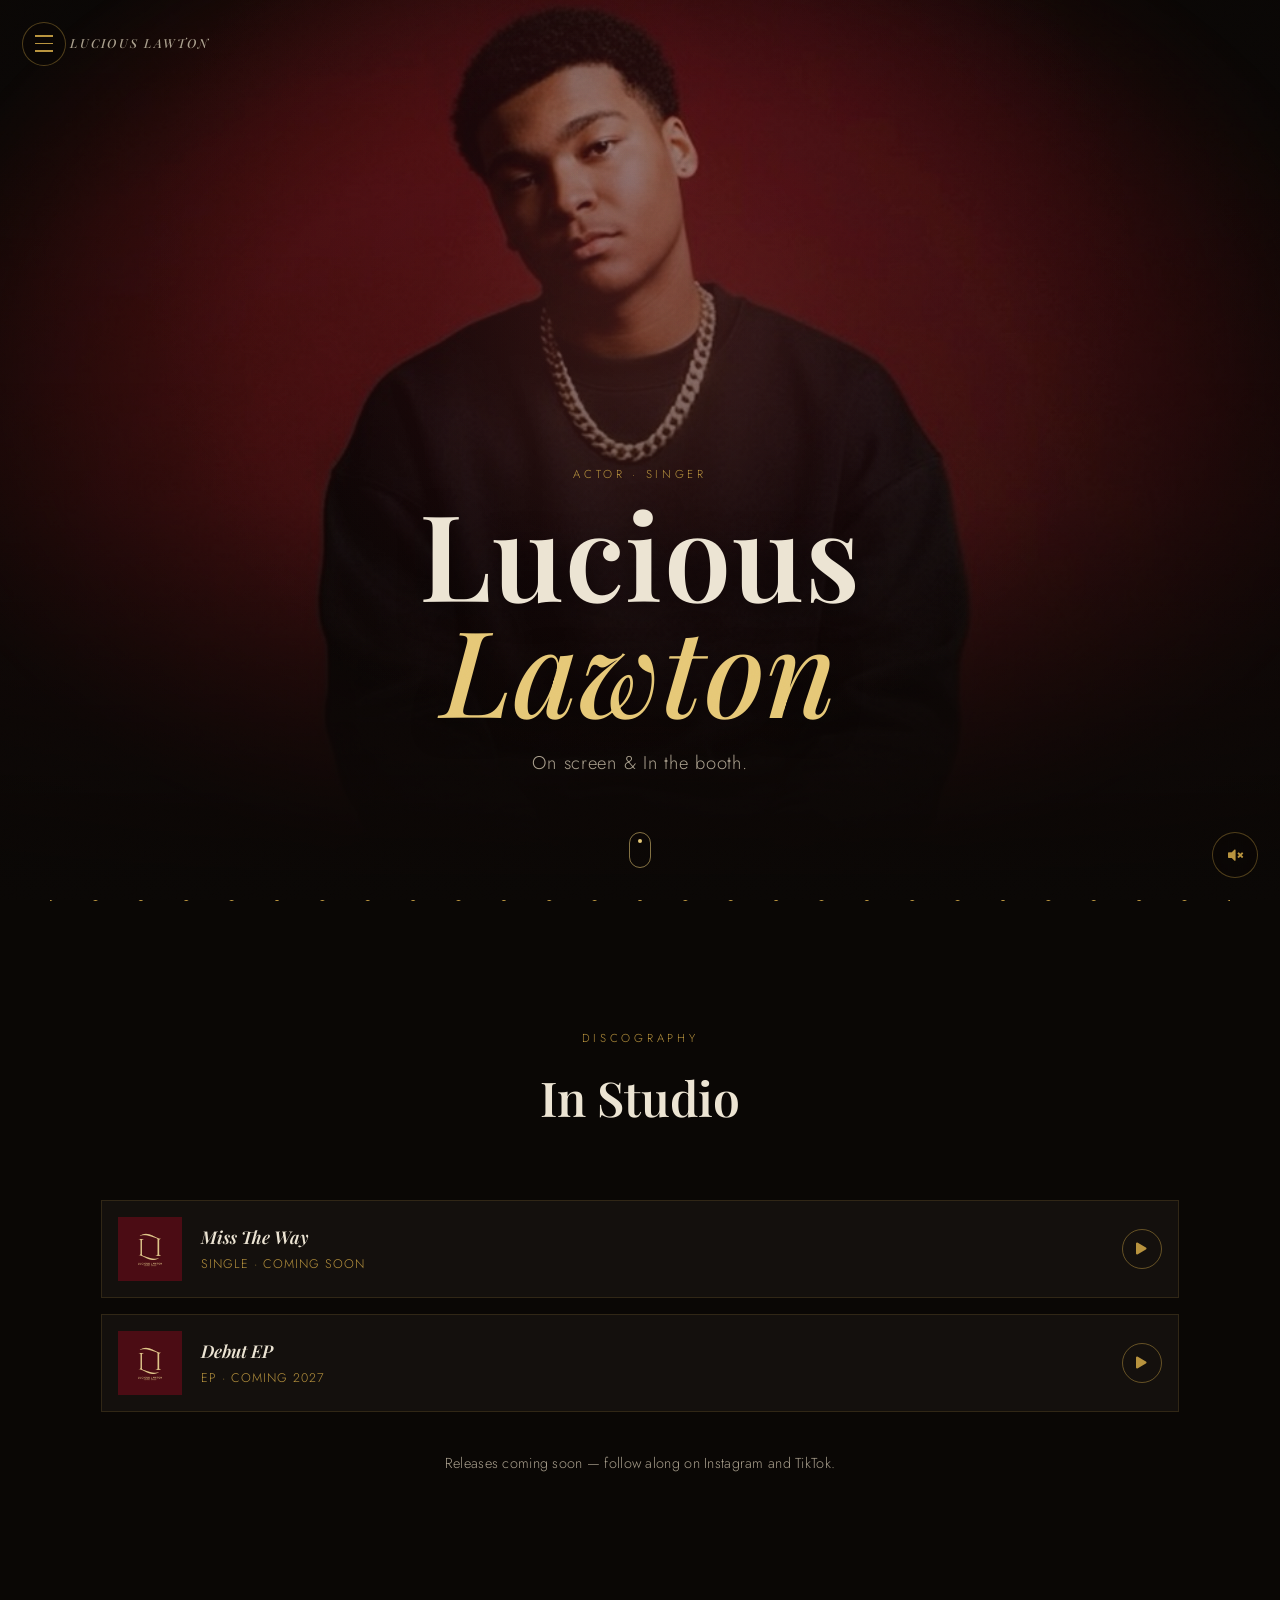
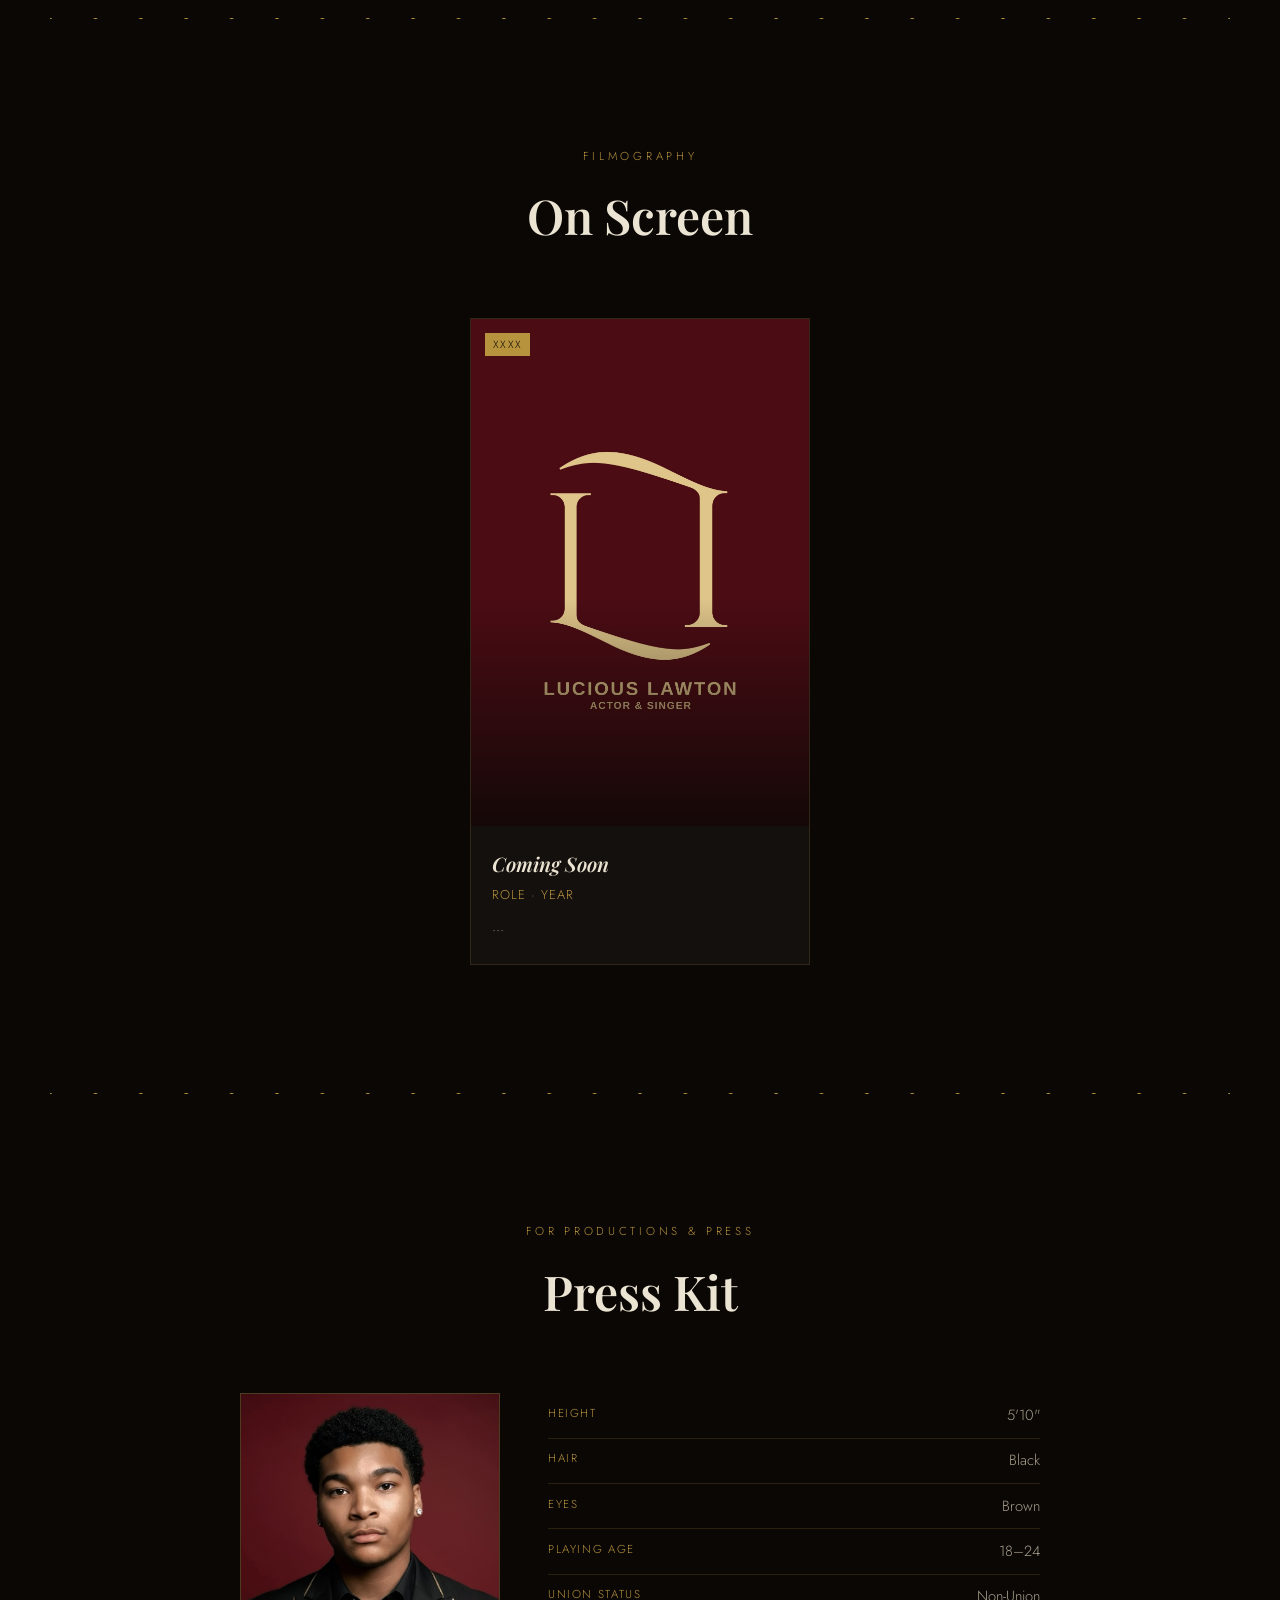
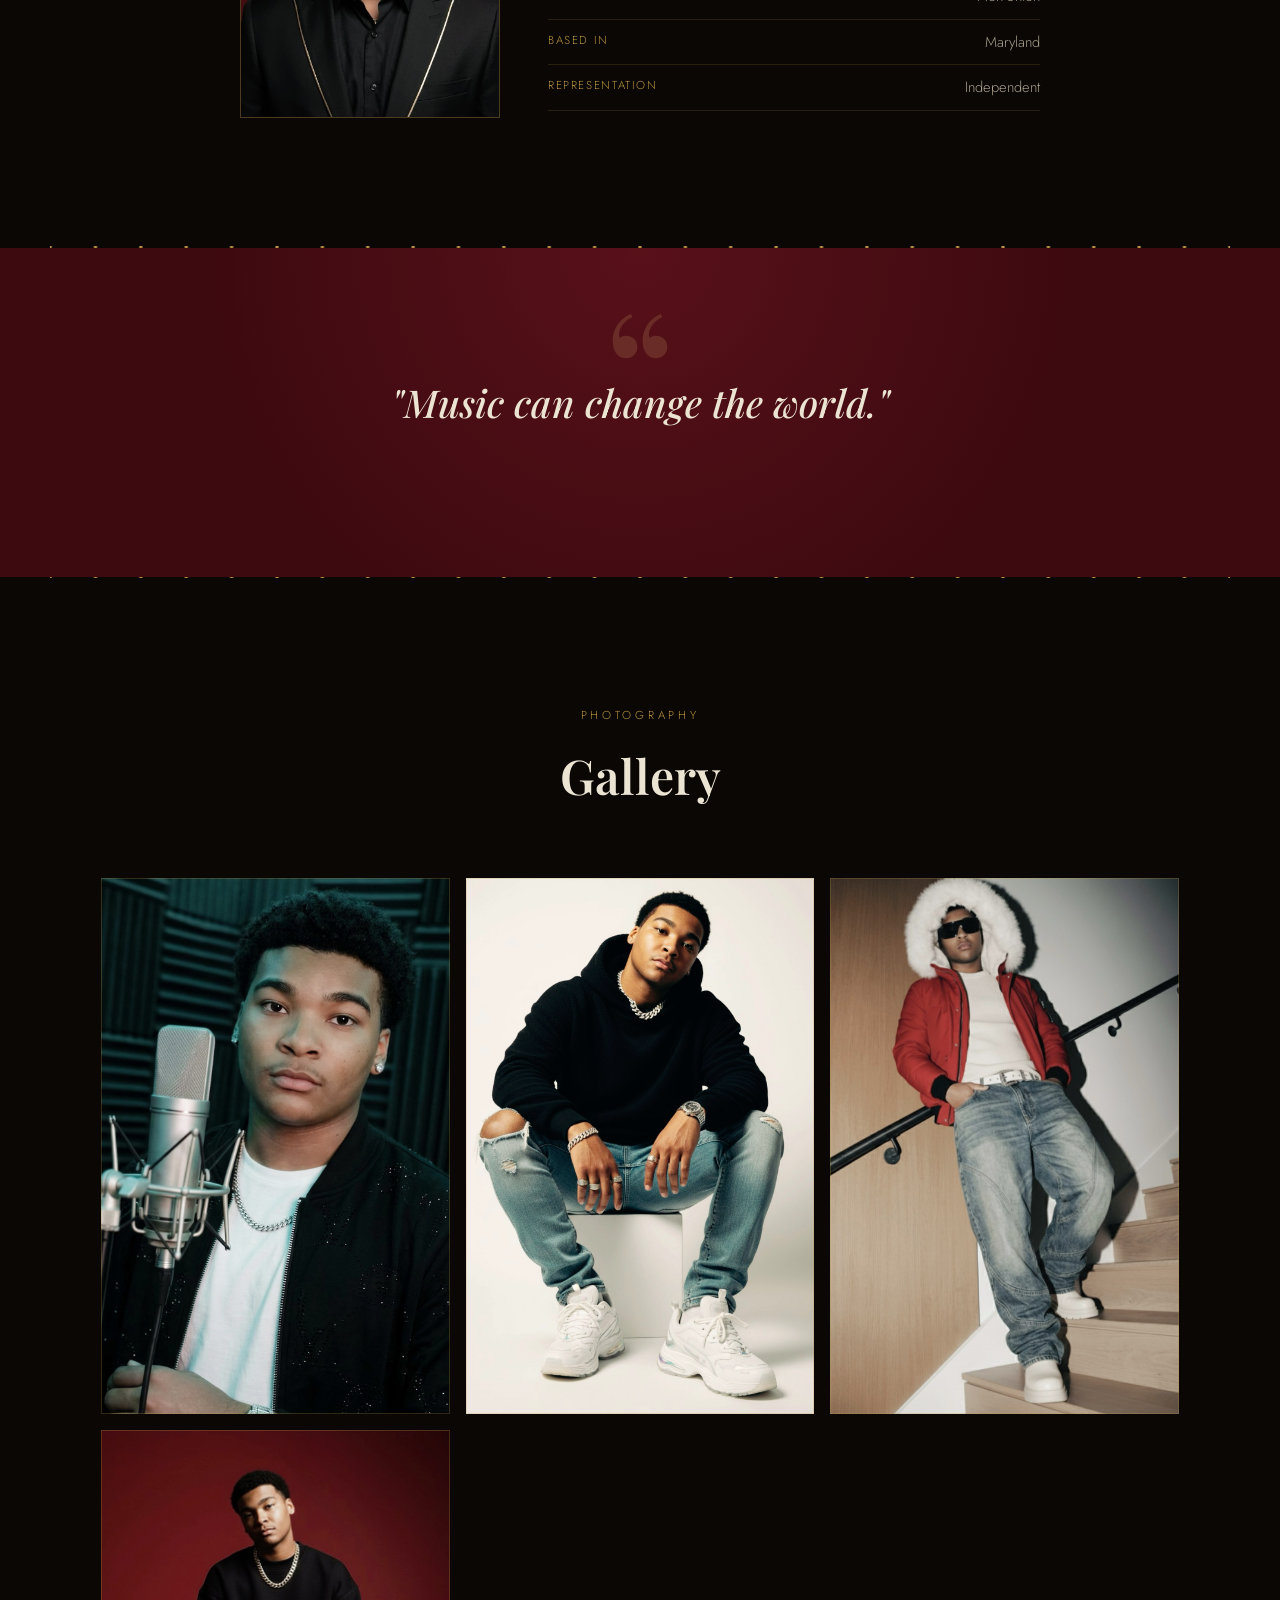
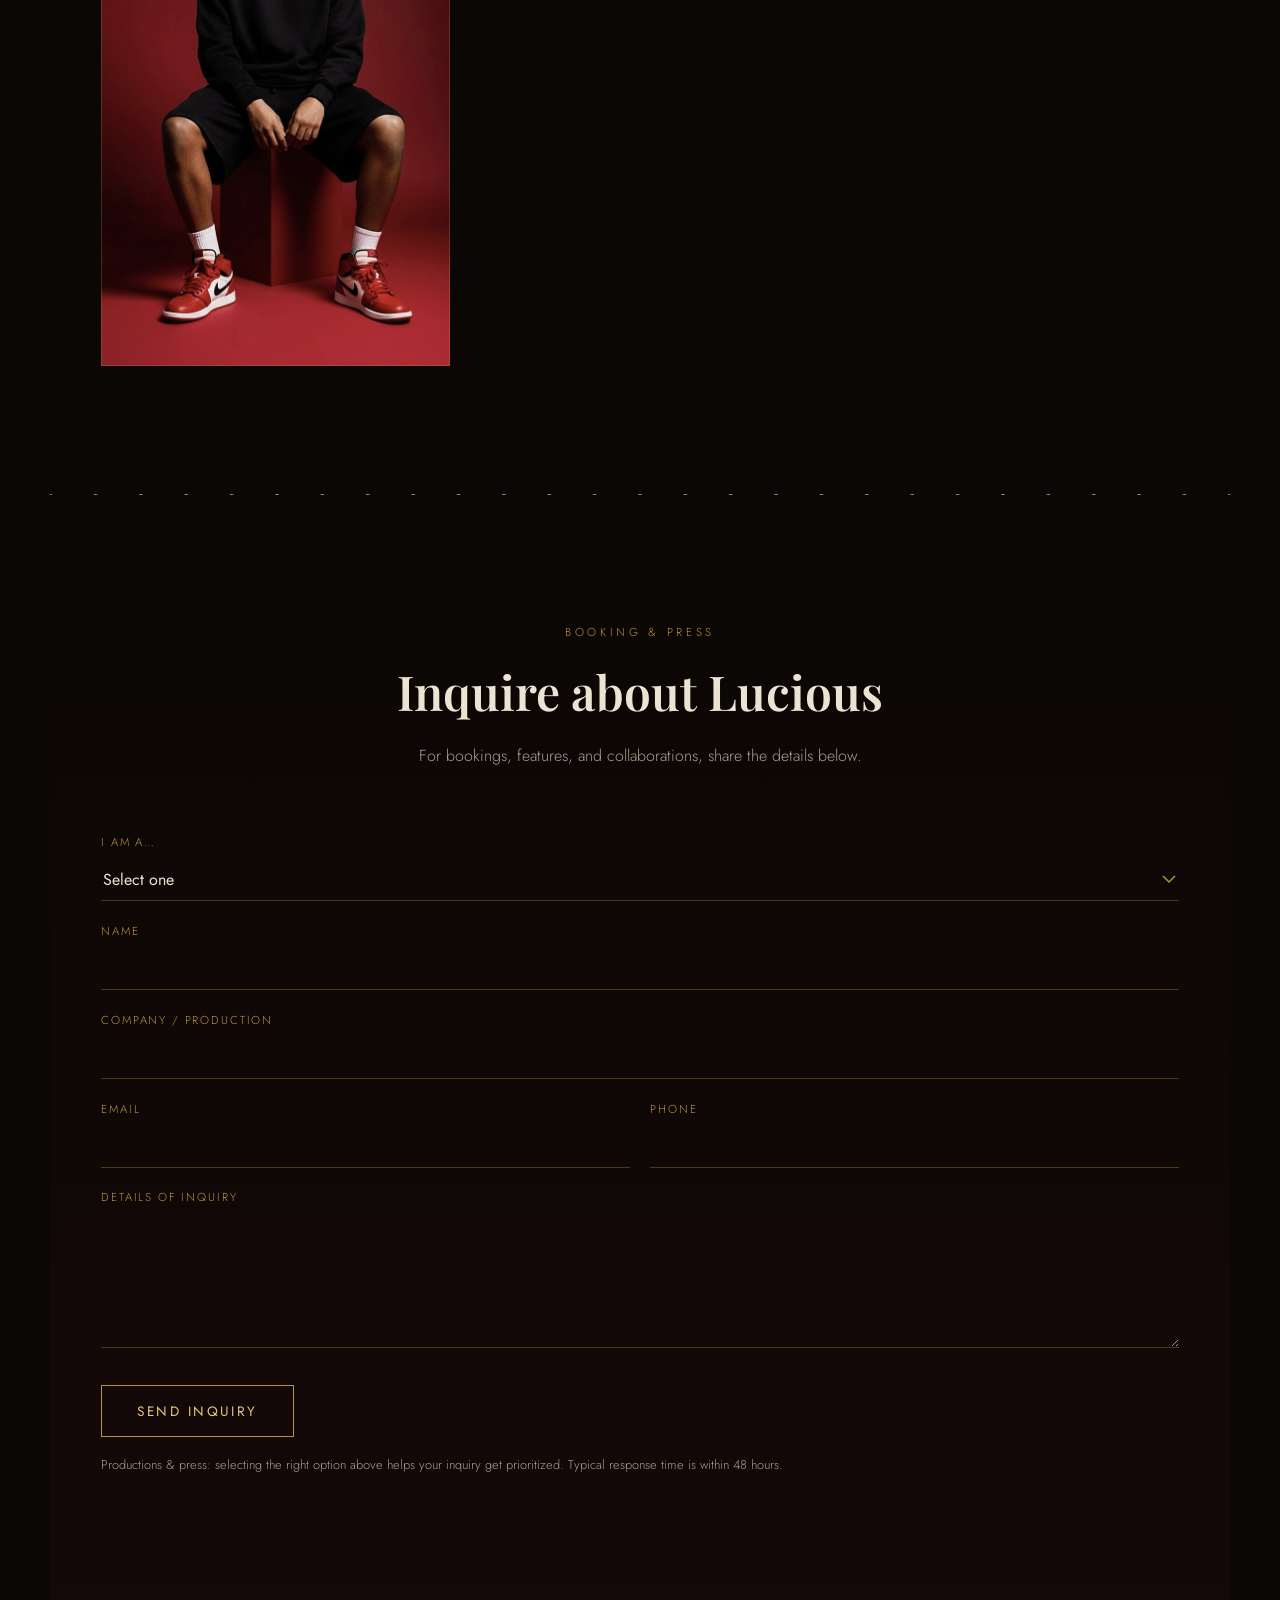
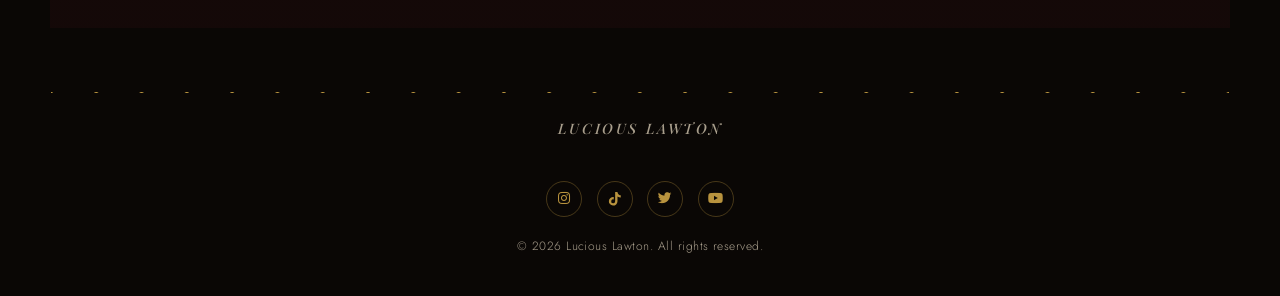
==== index.html @ 11dbf5ea "Update index.html" ====
<!DOCTYPE html>
<html lang="en">
<head>
  <!-- Favicon -->
  <link rel="apple-touch-icon" sizes="180x180" href="favicon/apple-touch-icon.png">
  <link rel="icon" type="image/png" sizes="32x32" href="favicon/favicon-32x32.png">
  <link rel="icon" type="image/png" sizes="16x16" href="favicon/favicon-16x16.png">
  <link rel="mask-icon" href="favicon/safari-pinned-tab.svg" color="#b8933e">
  <link rel="manifest" href="favicon/site.webmanifest">

  <meta charset="UTF-8">
  <meta name="viewport" content="width=device-width, initial-scale=1.0">
  <meta http-equiv="X-UA-Compatible" content="ie=edge">
  <meta name="description" content="Lucious Lawton — actor and singer. Film & television work, music releases, and booking inquiries.">
  <meta name="theme-color" content="#0a0705">

  <!-- Open Graph / social link previews (iMessage, Facebook, etc.) -->
  <meta property="og:type" content="website">
  <meta property="og:title" content="Lucious Lawton">
  <meta property="og:description" content="Actor & singer. Film & television work, music releases, and booking inquiries.">
  <meta property="og:image" content="https://luciouslawton.com/img/og-image.jpg">
  <meta property="og:image:width" content="1200">
  <meta property="og:image:height" content="630">
  <meta property="og:url" content="https://luciouslawton.com">
  <meta property="og:site_name" content="Lucious Lawton">

  <!-- Twitter Card -->
  <meta name="twitter:card" content="summary_large_image">
  <meta name="twitter:title" content="Lucious Lawton">
  <meta name="twitter:description" content="Actor & singer. Film & television work, music releases, and booking inquiries.">
  <meta name="twitter:image" content="https://luciouslawton.com/img/og-image.jpg">

  <link rel="preconnect" href="https://fonts.googleapis.com">
  <link rel="preconnect" href="https://fonts.gstatic.com" crossorigin>
  <link href="https://fonts.googleapis.com/css2?family=Playfair+Display:ital,wght@0,500;0,600;0,700;1,500;1,600&family=Jost:wght@300;400;500;600&display=swap" rel="stylesheet">
  <link rel="stylesheet" href="https://use.fontawesome.com/releases/v5.4.1/css/all.css" integrity="sha384-5sAR7xN1Nv6T6+dT2mhtzEpVJvfS3NScPQTrOxhwjIuvcA67KV2R5Jz6kr4abQsz" crossorigin="anonymous">

  <link rel="stylesheet" href="style.css">
  <title>Lucious Lawton</title>

  <!-- Schema.org structured data for search engine rich results -->
  <script type="application/ld+json">
  {
    "@context": "https://schema.org",
    "@type": "Person",
    "name": "Lucious Lawton",
    "url": "https://luciouslawton.com",
    "image": "https://luciouslawton.com/img/hero.jpg",
    "jobTitle": ["Actor", "Singer"],
    "description": "Lucious Lawton is an actor and singer working in film, television, and music.",
    "sameAs": [
      "https://instagram.com/luciouslawton",
      "https://tiktok.com/@luciouslawton",
      "https://twitter.com/luciouslawton",
      "https://youtube.com/@luciouslawton"
    ]
  }
  </script>
</head>
<body>

  <!-- ============ Curtain intro (parts on load) ============ -->
  <div class="curtain curtain--left" id="curtainLeft" aria-hidden="true"></div>
  <div class="curtain curtain--right" id="curtainRight" aria-hidden="true"></div>

  <!-- ============ Scroll progress bar ============ -->
  <div class="scroll-progress" id="scrollProgress" aria-hidden="true"></div>

  <!-- ============ Custom cursor ============ -->
  <div class="cursor-ring" id="cursorRing" aria-hidden="true"></div>

  <!-- ============ Ambient grain / vignette layer ============ -->
  <div class="grain" aria-hidden="true"></div>

  <!-- ============ Nav toggle (top left) ============ -->
  <button class="nav-toggle" id="navToggle" aria-expanded="false" aria-controls="siteNav" aria-label="Open menu">
    <span class="nav-toggle__bar"></span>
    <span class="nav-toggle__bar"></span>
    <span class="nav-toggle__bar"></span>
  </button>

  <div class="wordmark-mini">LUCIOUS&nbsp;LAWTON</div>

  <!-- ============ Full screen drawer nav ============ -->
  <nav class="site-nav" id="siteNav" aria-hidden="true">
    <img class="site-nav__logo" id="navLogo" src="img/nav-logo.jpg" alt="Lucious Lawton logo">

    <ul class="site-nav__links">
      <li><a href="#home" data-nav-link>Home</a></li>
      <li><a href="#music" data-nav-link>Music</a></li>
      <li><a href="#reel" data-nav-link>Film &amp; Television</a></li>
      <li><a href="#press" data-nav-link>Press Kit</a></li>
      <li><a href="#gallery" data-nav-link>Gallery</a></li>
      <li><a href="#inquire" data-nav-link>Inquire</a></li>
    </ul>

    <div class="bulb-rule" aria-hidden="true"></div>

    <ul class="site-nav__social">
      <li><a href="https://instagram.com/luciouslawton" target="_blank" rel="noopener" aria-label="Lucious Lawton on Instagram"><i class="fab fa-instagram"></i></a></li>
      <!-- Navigation -->
<li>
  <a href="https://tiktok.com/@luciouslawton" target="_blank" rel="noopener" aria-label="Lucious Lawton on TikTok">
    <svg width="1em" height="1em" viewBox="0 0 448 512" fill="currentColor" style="display:inline-block; vertical-align:-0.125em;">
      <path d="M448,209.91a210.06,210.06,0,0,1-122.77-39.25V349.38A162.55,162.55,0,1,1,185,188.31V278.2a74.62,74.62,0,1,0,52.23,71.18V0l88,0a121.18,121.18,0,0,0,1.86,22.17h0A122.18,122.18,0,0,0,381,102.39a121.43,121.43,0,0,0,67,20.14Z"/>
    </svg>
  </a>
</li>
      <li><a href="https://twitter.com/luciouslawton" target="_blank" rel="noopener" aria-label="Lucious Lawton on Twitter"><i class="fab fa-twitter"></i></a></li>
      <li><a href="https://youtube.com/@luciouslawton" target="_blank" rel="noopener" aria-label="Lucious Lawton on YouTube"><i class="fab fa-youtube"></i></a></li>
    </ul>
  </nav>
  <div class="nav-scrim" id="navScrim"></div>

  <!-- ============ HERO ============ -->
  <header class="hero" id="home">
    <div class="hero__ambient" aria-hidden="true"></div>
    <!-- EDIT: replace with your main intro photo at img/hero.jpg (portrait, min 1400px tall looks best) -->
    <div class="hero__image" style="background-image:url('img/hero.jpg');"></div>
    <div class="hero__spotlight" id="spotlight" aria-hidden="true"></div>
    <div class="hero__scrim"></div>

    <div class="hero__content">
      <p class="eyebrow reveal">Actor &middot; Singer</p>
      <h1 class="hero__title">
        <span class="reveal" style="--d:1">Lucious</span>
        <span class="reveal hero__title--em" style="--d:2">Lawton</span>
      </h1>
      <p class="hero__tagline reveal" style="--d:3">On screen & In the booth.</p>
    </div>

    <a href="#reel" class="scroll-cue" aria-label="Scroll to content">
      <span></span>
    </a>
  </header>

  <main>

    <div class="bulb-rule bulb-rule--section" aria-hidden="true"></div>

    <!-- ============ MUSIC ============ -->
    <section class="section" id="music">
      <div class="section__head reveal-up">
        <p class="eyebrow">Discography</p>
        <h2>In Studio</h2>
      </div>

      <!--
        EDIT: once a track/playlist is live, go to the track on Spotify > Share > Embed track,
        copy the <iframe> Spotify gives you, and paste it inside .music-embed below
        (delete this comment and the placeholder note once it's in).
      -->
      <div class="music-embed reveal-up">
        <!--
        <iframe style="border-radius:10px" src="https://open.spotify.com/embed/track/YOUR_TRACK_ID?utm_source=generator&theme=0" width="100%" height="152" frameborder="0" allowfullscreen="" allow="autoplay; clipboard-write; encrypted-media; fullscreen; picture-in-picture" loading="lazy"></iframe>
        -->
      </div>

      <!-- EDIT: duplicate .track-card for each release. Cover art goes in img/music/ -->
      <div class="track-list">
        <a class="track-card reveal-up" href="#" target="_blank" rel="noopener">
          <div class="track-card__art" style="background-image:url('img/music/release-1.jpg');"></div>
          <div class="track-card__info">
            <h3>Miss The Way</h3>
            <p class="track-card__meta">Single &middot; Coming Soon</p>
          </div>
          <span class="track-card__play"><i class="fas fa-play"></i></span>
        </a>

        <a class="track-card reveal-up" href="#" target="_blank" rel="noopener">
          <div class="track-card__art" style="background-image:url('img/music/release-2.jpg');"></div>
          <div class="track-card__info">
            <h3>Debut EP</h3>
            <p class="track-card__meta">EP &middot; Coming 2027</p>
          </div>
          <span class="track-card__play"><i class="fas fa-play"></i></span>
        </a>
      </div>

      <p class="section__note reveal-up">Releases coming soon &mdash; follow along on Instagram and TikTok.</p>
    </section>

    <div class="bulb-rule bulb-rule--section" aria-hidden="true"></div>

    <!-- ============ FILM & TELEVISION ============ -->
    <section class="section" id="reel">
      <div class="section__head reveal-up">
        <p class="eyebrow">Filmography</p>
        <h2>On Screen</h2>
      </div>

      <!--
        EDIT: once a reel is live, paste the YouTube/Vimeo embed code below
        (delete the placeholder comment once it's in). Example for YouTube:
        <div class="reel-video">
          <iframe src="https://www.youtube.com/embed/YOUR_VIDEO_ID" title="Demo Reel"
            frameborder="0" allow="accelerometer; autoplay; clipboard-write; encrypted-media;
            gyroscope; picture-in-picture; web-share" allowfullscreen></iframe>
        </div>
      -->

      <!-- EDIT: duplicate .reel-card for each additional project. Poster art goes in img/reel/ -->
      <div class="reel-grid">
        <article class="reel-card reveal-up">
          <div class="reel-card__poster" style="background-image:url('img/reel/project-1.jpg');">
            <span class="reel-card__tag">XXXX</span>
          </div>
          <div class="reel-card__body">
            <h3>Coming Soon</h3>
            <p class="reel-card__meta">ROLE &middot; YEAR</p>
            <p class="reel-card__desc">...</p>
          </div>
        </article>
      </div>
    </section>

    <div class="bulb-rule bulb-rule--section" aria-hidden="true"></div>

    <!-- ============ PRESS KIT ============ -->
    <section class="section" id="press">
      <div class="section__head reveal-up">
        <p class="eyebrow">For Productions &amp; Press</p>
        <h2>Press Kit</h2>
       <!-- <p class="section__lede">Headshot, stats, credits, and contact — everything a casting office or outlet needs in one place.</p> -->
      </div>

      <div class="press-grid reveal-up">
        <!-- EDIT: replace with a clean, plain-background professional headshot at img/headshot.jpg -->
        <div class="press-photo">
          <img src="img/headshot.jpg" alt="Lucious Lawton — professional headshot">
        </div>

        <dl class="stat-list">
          <div class="stat-list__row"><dt>Height</dt><dd>5'10"</dd></div>
          <div class="stat-list__row"><dt>Hair</dt><dd>Black</dd></div>
          <div class="stat-list__row"><dt>Eyes</dt><dd>Brown</dd></div>
          <div class="stat-list__row"><dt>Playing Age</dt><dd>18&ndash;24</dd></div>
          <div class="stat-list__row"><dt>Union Status</dt><dd>Non-Union</dd></div>
          <div class="stat-list__row"><dt>Based In</dt><dd>Maryland</dd></div>
          <div class="stat-list__row"><dt>Representation</dt><dd>Independent</dd></div>
        </dl>
      </div>
<!--
      <p class="section__note reveal-up">
        Open to self-tape submissions for auditions. Booking and press inquiries typically get a response within 48 hours.
      </p>

      <div class="btn-row reveal-up">
        <a class="btn-gold" href="Lucious-Lawton-Press-Kit.pdf" download><span>Download Press Kit (PDF)</span></a>
        <a class="btn-gold btn-gold--outline" href="Lucious-Lawton-Resume.pdf" download><span>Download Resume (PDF)</span></a>
      </div>

      <div class="credits-wrap reveal-up">
        <p class="eyebrow" style="text-align:center; margin-top: 3rem;">Selected Credits</p> -->
        <!-- EDIT: duplicate <tr> rows for each credit; delete placeholder rows once populated -->
   <!--     <table class="credits-table">
          <thead>
            <tr><th>Production</th><th>Role</th><th>Type</th><th>Year</th></tr>
          </thead>
          <tbody>
            <tr><td>EDIT: Title</td><td>EDIT: Role</td><td>Feature Film</td><td>20XX</td></tr>
            <tr><td>EDIT: Title</td><td>EDIT: Role</td><td>Short Film</td><td>20XX</td></tr>
            <tr><td>EDIT: Title</td><td>EDIT: Role</td><td>Television</td><td>20XX</td></tr>
          </tbody>
        </table>
      </div>
    -->
    </section>
    <div class="bulb-rule bulb-rule--section" aria-hidden="true"></div>

    <!-- ============ TESTIMONIALS ============ -->
    <!--<section class="section" id="testimonials">
      <div class="section__head reveal-up">
        <p class="eyebrow">What Collaborators Say</p>
        <h2>On Working With Lucious</h2>
      </div>
    -->
      <!-- EDIT: duplicate .testimonial-card for each quote; swap in real quotes and credits once available -->
    <!--  <div class="testimonial-grid">
        <blockquote class="testimonial-card reveal-up">
          <p>&ldquo;EDIT: a short quote from a director, producer, or collaborator about working with Lucious.&rdquo;</p>
          <cite>&mdash; EDIT: Name, Title / Production</cite>
        </blockquote>
        <blockquote class="testimonial-card reveal-up">
          <p>&ldquo;EDIT: a second quote — keep each to 1&ndash;2 sentences so they read fast.&rdquo;</p>
          <cite>&mdash; EDIT: Name, Title / Production</cite>
        </blockquote>
      </div>
    </section>
  -->
    <div class="bulb-rule bulb-rule--section" aria-hidden="true"></div>

    <!-- ============ QUOTE ============ -->
    <section class="quote-panel">
      <div class="quote-panel__mark" aria-hidden="true">&ldquo;</div>
      <!-- EDIT: swap in your favorite quote and its attribution -->
      <blockquote class="reveal-up">
        <p>"Music can change the world."</p>
        <!-- <cite>&mdash; Ludwig van Beethoven</cite> -->
      </blockquote>
    </section>

    <div class="bulb-rule bulb-rule--section" aria-hidden="true"></div>

    <!-- ============ GALLERY ============ -->
    <section class="section" id="gallery">
      <div class="section__head reveal-up">
        <p class="eyebrow">Photography</p>
        <h2>Gallery</h2>
      </div>

      <!-- EDIT: drop photos into img/gallery/ and update the filenames below (add or remove figures freely) -->
      <div class="gallery-grid">
        <figure class="gallery-item reveal-up"><img src="img/gallery/02.jpg" alt="" loading="lazy"></figure>
        <figure class="gallery-item reveal-up"><img src="img/gallery/04.jpg" alt="" loading="lazy"></figure>
        <figure class="gallery-item reveal-up"><img src="img/gallery/03.jpg" alt="" loading="lazy"></figure>
        <figure class="gallery-item reveal-up"><img src="img/gallery/06.jpg" alt="" loading="lazy"></figure>
      </div>
    </section>

    <div class="bulb-rule bulb-rule--section" aria-hidden="true"></div>

    <!-- ============ SOCIAL FEED ============ -->
<!--   <section class="section" id="feed">
      <div class="section__head reveal-up">
        <p class="eyebrow">Follow Along</p>
        <h2>Latest on TikTok</h2>
      </div>

      <div class="feed-embed reveal-up">
        <blockquote class="tiktok-embed" cite="https://www.tiktok.com/@luciouslawton" data-unique-id="luciouslawton" data-embed-type="creator" style="max-width: 780px;min-width: 288px;">
          <section><a target="_blank" rel="noopener" href="https://www.tiktok.com/@luciouslawton">@luciouslawton on TikTok</a></section>
        </blockquote>
      </div>
    -->
      <!--
        EDIT (optional): to also show a live Instagram grid, sign up free at lightwidget.com,
        connect the @luciouslawton Instagram account, then paste the <iframe> it gives you
        inside a div.feed-embed right here.
      -->
<!--    </section>

    <div class="bulb-rule bulb-rule--section" aria-hidden="true"></div>
  -->
    <!-- ============ INQUIRE ============ -->
    <section class="section section--inquire" id="inquire">
      <div class="section__head reveal-up">
        <p class="eyebrow">Booking &amp; Press</p>
        <h2>Inquire about Lucious</h2>
        <p class="section__lede">For bookings, features, and collaborations, share the details below.</p>
      </div>

      <!--
        EDIT: this form opens the visitor's email client addressed to LuciousLawton@gmail.com
        with their details pre-filled, so no backend or account is required.

        For a form that submits silently (no email client popup), create a free
        endpoint at https://formspree.io using LuciousLawton@gmail.com, then:
          1. Change the <form> action below to your Formspree endpoint
          2. Change the method to "POST"
          3. Delete the id="inquireForm" JS mailto handler in script.js
      -->
      <form action="https://formspree.io/f/mzepwldw" method="POST" id="inquireForm">
        <div class="field">
          <label for="inquiryType">I am a&hellip;</label>
          <select id="inquiryType" name="inquiryType" required>
            <option value="" disabled selected>Select one</option>
            <option value="Production / Casting">Production / Casting</option>
            <option value="Brand / Sponsorship">Brand / Sponsorship</option>
            <option value="Press / Media">Press / Media</option>
            <option value="Fan / Supporter">Fan / Supporter</option>
            <option value="Other">Other</option>
          </select>
        </div>
        <div class="field">
          <label for="name">Name</label>
          <input type="text" id="name" name="name" required>
        </div>
        <div class="field">
          <label for="company">Company / Production</label>
          <input type="text" id="company" name="company">
        </div>
        <div class="field-row">
          <div class="field">
            <label for="email">Email</label>
            <input type="email" id="email" name="email" required>
          </div>
          <div class="field">
            <label for="phone">Phone</label>
            <input type="tel" id="phone" name="phone">
          </div>
        </div>
        <div class="field">
          <label for="details">Details of inquiry</label>
          <textarea id="details" name="details" rows="5" required></textarea>
        </div>
        <button type="submit" class="btn-gold">
          <span>Send Inquiry</span>
        </button>
        <p class="form-note">Productions &amp; press: selecting the right option above helps your inquiry get prioritized. Typical response time is within 48 hours.</p>
        <p class="form-status" id="formStatus" role="status" aria-live="polite"></p>
      </form>
    </section>

  </main>

  <footer class="site-footer">
    <div class="bulb-rule" aria-hidden="true"></div>
    <p class="wordmark-mini wordmark-mini--footer">LUCIOUS LAWTON</p>
    <ul class="footer-social">
      <li><a href="https://instagram.com/luciouslawton" target="_blank" rel="noopener" aria-label="Instagram"><i class="fab fa-instagram"></i></a></li>
      <!-- Footer -->
<li>
  <a href="https://tiktok.com/@luciouslawton" target="_blank" rel="noopener" aria-label="TikTok">
    <svg width="1em" height="1em" viewBox="0 0 448 512" fill="currentColor" style="display:inline-block; vertical-align:-0.125em;">
      <path d="M448,209.91a210.06,210.06,0,0,1-122.77-39.25V349.38A162.55,162.55,0,1,1,185,188.31V278.2a74.62,74.62,0,1,0,52.23,71.18V0l88,0a121.18,121.18,0,0,0,1.86,22.17h0A122.18,122.18,0,0,0,381,102.39a121.43,121.43,0,0,0,67,20.14Z"/>
    </svg>
  </a>
      </li>
      <li><a href="https://twitter.com/luciouslawton" target="_blank" rel="noopener" aria-label="Twitter"><i class="fab fa-twitter"></i></a></li>
      <li><a href="https://youtube.com/@luciouslawton" target="_blank" rel="noopener" aria-label="YouTube"><i class="fab fa-youtube"></i></a></li>
    </ul>
    <p class="footer-copy">&copy; <span id="year"></span> Lucious Lawton. All rights reserved.</p>
  </footer>

  <!-- ============ Gallery lightbox ============ -->
  <div class="lightbox" id="lightbox" aria-hidden="true">
    <button class="lightbox__close" id="lightboxClose" aria-label="Close">&times;</button>
    <button class="lightbox__nav lightbox__nav--prev" id="lightboxPrev" aria-label="Previous photo"><i class="fas fa-chevron-left"></i></button>
    <img class="lightbox__img" id="lightboxImg" src="" alt="">
    <button class="lightbox__nav lightbox__nav--next" id="lightboxNext" aria-label="Next photo"><i class="fas fa-chevron-right"></i></button>
  </div>

  <!-- ============ Ambient sound toggle ============ -->
  <!-- EDIT: drop an instrumental mp3 at audio/ambient.mp3 to activate this -->
  <button class="sound-toggle" id="soundToggle" aria-pressed="false" aria-label="Toggle ambient sound">
    <i class="fas fa-volume-mute" id="soundIcon"></i>
  </button>
  <audio id="ambientAudio" src="audio/ambient.mp3" loop preload="none"></audio>

  <script src="script.js"></script>
  <script async src="https://www.tiktok.com/embed.js"></script>
</body>
</html>
---- style.css ----
/* =========================================================
   LUCIOUS LAWTON — design tokens
   ========================================================= */
:root{
  --void:        #0a0705;
  --charcoal:    #14100d;
  --charcoal-2:  #1c1613;
  --velvet:      #3d0a10;
  --crimson:     #8c1c2b;
  --crimson-2:   #b8232f;
  --gold:        #b8933e;
  --gold-bright: #e6c877;
  --ivory:       #ece4d3;
  --ivory-dim:   #a99f8d;

  --font-display: 'Playfair Display', 'Times New Roman', serif;
  --font-body:    'Jost', 'Helvetica Neue', Arial, sans-serif;

  --gutter: clamp(1.25rem, 4vw, 3.5rem);
  --section-space: clamp(4rem, 10vw, 8rem);
  --radius: 2px;

  --ease: cubic-bezier(.22,1,.36,1);
}

*, *::before, *::after{ box-sizing: border-box; }

html{
  scroll-behavior: smooth;
}

@media (prefers-reduced-motion: reduce){
  html{ scroll-behavior: auto; }
  *, *::before, *::after{
    animation-duration: 0.001ms !important;
    animation-iteration-count: 1 !important;
    transition-duration: 0.001ms !important;
    scroll-behavior: auto !important;
  }
}

body{
  margin: 0;
  background: var(--void);
  color: var(--ivory);
  font-family: var(--font-body);
  font-weight: 300;
  line-height: 1.6;
  -webkit-font-smoothing: antialiased;
  overflow-x: hidden;
}

img{ max-width: 100%; display: block; }

a{ color: inherit; text-decoration: none; }

h1, h2, h3, h4{
  font-family: var(--font-display);
  font-weight: 600;
  color: var(--ivory);
  margin: 0;
}

::selection{
  background: var(--crimson);
  color: var(--ivory);
}

/* subtle film-grain / vignette overlay across the whole page */
.grain{
  position: fixed;
  inset: 0;
  pointer-events: none;
  z-index: 500;
  opacity: .05;
  mix-blend-mode: overlay;
  background-image: url("data:image/svg+xml,%3Csvg xmlns='http://www.w3.org/2000/svg' width='120' height='120'%3E%3Cfilter id='n'%3E%3CfeTurbulence type='fractalNoise' baseFrequency='0.9' numOctaves='2' stitchTiles='stitch'/%3E%3C/filter%3E%3Crect width='100%25' height='100%25' filter='url(%23n)'/%3E%3C/svg%3E");
}

/* =========================================================
   Custom cursor (gold ring, desktop only)
   ========================================================= */
.cursor-ring{
  position: fixed;
  top: 0; left: 0;
  width: 26px; height: 26px;
  margin: -13px 0 0 -13px;
  border: 1px solid var(--gold-bright);
  border-radius: 50%;
  pointer-events: none;
  z-index: 9999;
  opacity: 0;
  mix-blend-mode: difference;
  transition: opacity .3s ease, width .25s var(--ease), height .25s var(--ease),
              margin .25s var(--ease), background .25s var(--ease),
              left .12s ease-out, top .12s ease-out;
}
.cursor-ring.is-active{ opacity: 1; }
.cursor-ring.is-hover{
  width: 46px; height: 46px;
  margin: -23px 0 0 -23px;
  background: rgba(230,200,119,.14);
}
.cursor-ring.is-click{
  width: 18px; height: 18px;
  margin: -9px 0 0 -9px;
  background: var(--gold-bright);
}
@media (hover: hover) and (pointer: fine){
  body.has-custom-cursor,
  body.has-custom-cursor a,
  body.has-custom-cursor button,
  body.has-custom-cursor .gallery-item,
  body.has-custom-cursor .reel-card,
  body.has-custom-cursor .track-card{
    cursor: none;
  }
}
@media (hover: none), (pointer: coarse), (prefers-reduced-motion: reduce){
  .cursor-ring{ display: none; }
}

/* =========================================================
   Scroll progress bar
   ========================================================= */
.scroll-progress{
  position: fixed;
  top: 0; left: 0;
  height: 3px;
  width: 0%;
  background: linear-gradient(90deg, var(--gold), var(--gold-bright));
  box-shadow: 0 0 10px rgba(230,200,119,.5);
  z-index: 600;
  pointer-events: none;
}

/* =========================================================
   Curtain intro — parts on load like a theater curtain
   ========================================================= */
.curtain{
  position: fixed;
  top: 0; bottom: 0;
  width: 51%;
  z-index: 9000;
  background:
    repeating-linear-gradient(90deg, var(--velvet) 0 16px, var(--crimson) 16px 32px),
    linear-gradient(180deg, var(--crimson-2), var(--velvet) 70%);
  background-blend-mode: multiply, normal;
  box-shadow: inset 0 0 90px rgba(0,0,0,.65);
  transition: transform 1.15s var(--ease);
}
.curtain--left{ left: 0; }
.curtain--right{ right: 0; }
.curtain--left.is-open{ transform: translateX(-102%); }
.curtain--right.is-open{ transform: translateX(102%); }
.curtain.is-hidden{ display: none; }
body.curtain-lock{ overflow: hidden; }
@media (prefers-reduced-motion: reduce){
  .curtain{ display: none; }
}

/* =========================================================
   Eyebrow / small labels
   ========================================================= */
.eyebrow{
  font-family: var(--font-body);
  font-size: .72rem;
  letter-spacing: .32em;
  text-transform: uppercase;
  color: var(--gold);
  margin: 0 0 .75rem;
}

/* =========================================================
   Top-left wordmark + nav toggle
   ========================================================= */
.wordmark-mini{
  position: fixed;
  top: 1.35rem;
  left: 4.4rem;
  height: 44px;
  z-index: 300;
  display: flex;
  align-items: center;
  font-family: var(--font-display);
  font-style: italic;
  font-weight: 500;
  font-size: .78rem;
  line-height: 1;
  letter-spacing: .18em;
  color: var(--ivory-dim);
  pointer-events: none;
}

.nav-toggle{
  position: fixed;
  top: 1.35rem;
  left: 1.35rem;
  z-index: 400;
  width: 44px;
  height: 44px;
  display: flex;
  flex-direction: column;
  align-items: center;
  justify-content: center;
  gap: 6px;
  background: rgba(10,7,5,.55);
  border: 1px solid rgba(184,147,62,.4);
  border-radius: 50%;
  cursor: pointer;
  backdrop-filter: blur(6px);
  transition: border-color .3s var(--ease), background .3s var(--ease);
}
.nav-toggle:hover{ border-color: var(--gold-bright); }

.nav-toggle__bar{
  width: 18px;
  height: 1.5px;
  background: var(--gold);
  transition: transform .35s var(--ease), opacity .25s var(--ease), width .3s var(--ease);
}
.nav-toggle[aria-expanded="true"] .nav-toggle__bar:nth-child(1){
  transform: translateY(7.5px) rotate(45deg);
}
.nav-toggle[aria-expanded="true"] .nav-toggle__bar:nth-child(2){
  opacity: 0;
}
.nav-toggle[aria-expanded="true"] .nav-toggle__bar:nth-child(3){
  transform: translateY(-7.5px) rotate(-45deg);
}

/* =========================================================
   Drawer nav
   ========================================================= */
.site-nav{
  position: fixed;
  inset: 0 auto 0 0;
  width: min(420px, 100%);
  height: 100dvh;
  background: linear-gradient(180deg, var(--charcoal) 0%, var(--void) 100%);
  border-right: 1px solid rgba(184,147,62,.25);
  z-index: 350;
  display: flex;
  flex-direction: column;
  justify-content: center;
  padding: 6rem clamp(2rem, 6vw, 4rem);
  transform: translateX(-105%);
  transition: transform .55s var(--ease);
}
.site-nav.is-open{ transform: translateX(0); }

.site-nav__logo{
  position: absolute;
  top: 2.1rem;
  left: 50%;
  transform: translateX(-50%);
  width: 84px;
  height: 84px;
  border-radius: 50%;
  object-fit: cover;
  box-shadow: 0 0 0 1px rgba(184,147,62,.4);
}

.nav-scrim{
  position: fixed;
  inset: 0;
  z-index: 340;
  background: rgba(0,0,0,.55);
  backdrop-filter: blur(2px);
  opacity: 0;
  pointer-events: none;
  transition: opacity .45s var(--ease);
}
.nav-scrim.is-open{ opacity: 1; pointer-events: auto; }

.site-nav__links{
  list-style: none;
  margin: 0 0 2.5rem;
  padding: 0;
}
.site-nav__links li + li{ margin-top: .35rem; }
.site-nav__links a{
  font-family: var(--font-display);
  font-style: italic;
  font-size: clamp(1.6rem, 5vw, 2.3rem);
  font-weight: 500;
  color: var(--ivory-dim);
  display: inline-block;
  position: relative;
  transition: color .3s var(--ease), transform .3s var(--ease);
}
.site-nav__links a::after{
  content: '';
  position: absolute;
  left: 0; right: 100%;
  bottom: -2px;
  height: 1px;
  background: var(--gold);
  transition: right .35s var(--ease);
}
.site-nav__links a:hover{ color: var(--gold-bright); transform: translateX(6px); }
.site-nav__links a:hover::after{ right: 0; }

.site-nav__social{
  list-style: none;
  display: flex;
  gap: 1rem;
  margin: 2rem 0 0;
  padding: 0;
}
.site-nav__social a{
  width: 40px;
  height: 40px;
  border: 1px solid rgba(184,147,62,.5);
  border-radius: 50%;
  display: flex;
  align-items: center;
  justify-content: center;
  color: var(--gold);
  transition: all .3s var(--ease);
}
.site-nav__social a:hover{
  background: var(--gold);
  color: var(--void);
  box-shadow: 0 0 18px rgba(230,200,119,.55);
}

/* =========================================================
   Marquee "bulb" rule — signature motif
   ========================================================= */
.bulb-rule{
  --n: 26;
  height: 1px;
  background: repeating-linear-gradient(
    to right,
    rgba(184,147,62,.35) 0 1px,
    transparent 1px 100%
  );
  position: relative;
  margin: 0;
}
.bulb-rule::before{
  content: '';
  position: absolute;
  inset: 0;
  background-image: radial-gradient(circle, var(--gold) 1.4px, transparent 1.6px);
  background-size: calc(100% / var(--n)) 100%;
  background-position: center;
  background-repeat: repeat-x;
  animation: bulb-twinkle 4.5s ease-in-out infinite;
}
.bulb-rule--section{
  max-width: 1180px;
  margin: 0 auto;
}
@keyframes bulb-twinkle{
  0%, 100%{ opacity: .55; filter: drop-shadow(0 0 0 rgba(230,200,119,0)); }
  50%{ opacity: 1; filter: drop-shadow(0 0 4px rgba(230,200,119,.8)); }
}

/* =========================================================
   Hero
   ========================================================= */
.hero{
  position: relative;
  height: 100dvh;
  min-height: 560px;
  display: flex;
  align-items: flex-end;
  justify-content: center;
  overflow: hidden;
}
.hero__ambient{
  position: absolute;
  inset: -10%;
  background:
    radial-gradient(ellipse 60% 55% at 50% 38%, rgba(140,28,43,.55), transparent 68%),
    radial-gradient(ellipse 80% 70% at 50% 60%, var(--velvet), var(--void) 75%);
}
.hero__image{
  position: absolute;
  inset: 0;
  background-color: var(--charcoal);
  background-size: cover;
  background-position: center 20%;
  transform: scale(1.08);
  animation: hero-settle 2.4s var(--ease) forwards;
  -webkit-mask-image: radial-gradient(ellipse 62% 62% at 50% 42%, black 45%, transparent 88%);
  mask-image: radial-gradient(ellipse 62% 62% at 50% 42%, black 45%, transparent 88%);
}
@keyframes hero-settle{
  from{ transform: scale(1.14); filter: saturate(.7) brightness(.7); }
  to{ transform: scale(1.08); filter: saturate(1) brightness(1); }
}
.hero__scrim{
  position: absolute;
  inset: 0;
  background:
    radial-gradient(circle at 50% 30%, rgba(140,28,43,.28), transparent 55%),
    linear-gradient(180deg, rgba(10,7,5,.35) 0%, rgba(10,7,5,.55) 55%, var(--void) 100%);
}
.hero__spotlight{
  position: absolute;
  inset: 0;
  pointer-events: none;
  background: radial-gradient(320px 320px at var(--x,50%) var(--y,40%), rgba(230,200,119,.14), transparent 70%);
  transition: opacity .4s ease;
}
@media (max-width: 780px), (hover: none){
  .hero__spotlight{ display: none; }
}

.hero__content{
  position: relative;
  z-index: 2;
  text-align: center;
  padding: 0 var(--gutter) clamp(4rem, 9vw, 6.5rem);
  max-width: 900px;
}
.hero__title{
  font-size: clamp(3rem, 11vw, 7.5rem);
  line-height: .96;
  letter-spacing: .01em;
  text-shadow: 0 6px 30px rgba(0,0,0,.5);
}
.hero__title span{ display: block; }
.hero__title--em{
  font-style: italic;
  font-weight: 500;
  color: var(--gold-bright);
}
.hero__tagline{
  margin-top: 1.4rem;
  font-size: clamp(.95rem, 2vw, 1.15rem);
  letter-spacing: .04em;
  color: var(--ivory-dim);
}

.scroll-cue{
  position: absolute;
  left: 50%;
  bottom: clamp(1.25rem, 3vw, 2rem);
  transform: translateX(-50%);
  z-index: 2;
  width: 22px;
  height: 36px;
  border: 1px solid rgba(230,200,119,.55);
  border-radius: 20px;
}
.scroll-cue span{
  position: absolute;
  top: 6px; left: 50%;
  width: 4px; height: 4px;
  margin-left: -2px;
  border-radius: 50%;
  background: var(--gold-bright);
  animation: cue-fall 1.8s ease-in-out infinite;
}
@keyframes cue-fall{
  0%{ transform: translateY(0); opacity: 1; }
  70%{ opacity: 0; }
  100%{ transform: translateY(14px); opacity: 0; }
}

/* =========================================================
   Reveal-on-scroll utilities
   ========================================================= */
.reveal{
  opacity: 0;
  transform: translateY(14px);
  animation: reveal-in .9s var(--ease) forwards;
  animation-delay: calc(var(--d, 0) * .12s + .2s);
}
@keyframes reveal-in{
  to{ opacity: 1; transform: translateY(0); }
}

.reveal-up{
  opacity: 0;
  transform: translateY(28px);
  transition: opacity .8s var(--ease), transform .8s var(--ease);
}
.reveal-up.in-view{
  opacity: 1;
  transform: translateY(0);
}

/* =========================================================
   Generic section scaffolding
   ========================================================= */
.section{
  max-width: 1180px;
  margin: 0 auto;
  padding: var(--section-space) var(--gutter);
}
.section__head{
  text-align: center;
  max-width: 640px;
  margin: 0 auto clamp(2.5rem, 6vw, 4rem);
}
.section__head h2{
  font-size: clamp(2rem, 5vw, 3rem);
}
.section__lede{
  margin-top: .85rem;
  color: var(--ivory-dim);
  font-size: 1rem;
}
.section__note{
  text-align: center;
  color: var(--ivory-dim);
  font-size: .9rem;
  margin-top: 2.5rem;
  letter-spacing: .02em;
}

/* =========================================================
   Film & TV — reel cards
   ========================================================= */
.reel-grid{
  display: grid;
  grid-template-columns: repeat(auto-fit, minmax(260px, 1fr));
  gap: clamp(1.5rem, 3vw, 2.5rem);
  max-width: 340px;
  margin: 0 auto;
}
.reel-card{
  background: var(--charcoal);
  border: 1px solid rgba(184,147,62,.18);
  transition: transform .45s var(--ease), border-color .45s var(--ease), box-shadow .45s var(--ease);
}
.reel-card{ will-change: transform; }
.reel-card:hover{
  border-color: rgba(184,147,62,.5);
  box-shadow: 0 20px 40px -20px rgba(0,0,0,.7);
}
@media (hover: none), (pointer: coarse){
  .reel-card:hover{ transform: translateY(-6px); }
}
.reel-card__poster{
  aspect-ratio: 2/3;
  background-color: var(--charcoal-2);
  background-size: cover;
  background-position: center;
  position: relative;
}
.reel-card__poster::after{
  content: '';
  position: absolute; inset: 0;
  background: linear-gradient(180deg, transparent 55%, rgba(10,7,5,.85) 100%);
}
.reel-card__tag{
  position: absolute;
  top: .9rem; left: .9rem;
  z-index: 1;
  font-size: .65rem;
  letter-spacing: .14em;
  text-transform: uppercase;
  color: var(--void);
  background: var(--gold);
  padding: .3em .7em;
}
.reel-card__body{ padding: 1.4rem 1.3rem 1.6rem; }
.reel-card__body h3{
  font-size: 1.25rem;
  font-style: italic;
  margin-bottom: .3rem;
}
.reel-card__meta{
  margin: 0 0 .6rem;
  font-size: .8rem;
  letter-spacing: .08em;
  text-transform: uppercase;
  color: var(--gold);
}
.reel-card__desc{
  margin: 0;
  font-size: .92rem;
  color: var(--ivory-dim);
}

/* =========================================================
   Music — track cards
   ========================================================= */
.music-embed{
  max-width: 620px;
  margin: 0 auto 2rem;
}
.music-embed:empty{ display: none; }
.music-embed iframe{
  width: 100%;
  display: block;
  border-radius: 10px;
}

.track-list{
  display: flex;
  flex-direction: column;
  gap: 1rem;
}
.track-card{
  display: flex;
  align-items: center;
  gap: 1.2rem;
  padding: 1rem;
  background: var(--charcoal);
  border: 1px solid rgba(184,147,62,.18);
  transition: transform .25s var(--ease), border-color .35s var(--ease), background .35s var(--ease);
  will-change: transform;
}
.track-card:hover{
  border-color: rgba(184,147,62,.55);
  background: var(--charcoal-2);
}
.track-card__art{
  width: 64px; height: 64px;
  flex: none;
  background-color: var(--charcoal-2);
  background-size: cover;
  background-position: center;
}
.track-card__info{ flex: 1; min-width: 0; }
.track-card__info h3{
  font-size: 1.1rem;
  font-style: italic;
  margin-bottom: .2rem;
}
.track-card__meta{
  margin: 0;
  font-size: .78rem;
  letter-spacing: .08em;
  text-transform: uppercase;
  color: var(--gold);
}
.track-card__play{
  width: 40px; height: 40px;
  flex: none;
  border-radius: 50%;
  border: 1px solid rgba(184,147,62,.5);
  display: flex;
  align-items: center;
  justify-content: center;
  color: var(--gold);
  font-size: .75rem;
  transition: all .3s var(--ease);
}
.track-card:hover .track-card__play{
  background: var(--gold);
  color: var(--void);
}

/* =========================================================
   Quote panel
   ========================================================= */
.quote-panel{
  position: relative;
  padding: clamp(5rem, 12vw, 8rem) var(--gutter);
  text-align: center;
  background:
    radial-gradient(circle at 50% 0%, rgba(140,28,43,.35), transparent 60%),
    var(--velvet);
  overflow: hidden;
}
.quote-panel__mark{
  font-family: var(--font-display);
  font-size: clamp(6rem, 16vw, 11rem);
  color: rgba(230,200,119,.16);
  line-height: 1;
  position: absolute;
  top: clamp(.5rem, 3vw, 2rem);
  left: 50%;
  transform: translateX(-50%);
  user-select: none;
}
.quote-panel blockquote{
  position: relative;
  margin: 0 auto;
  max-width: 780px;
}
.quote-panel p{
  font-family: var(--font-display);
  font-style: italic;
  font-weight: 500;
  font-size: clamp(1.5rem, 4vw, 2.4rem);
  line-height: 1.4;
  color: var(--ivory);
  margin: 0 0 1.2rem;
}
.quote-panel cite{
  font-style: normal;
  font-size: .8rem;
  letter-spacing: .18em;
  text-transform: uppercase;
  color: var(--gold-bright);
}

/* =========================================================
   Gallery
   ========================================================= */
.gallery-grid{
  display: grid;
  grid-template-columns: repeat(3, 1fr);
  grid-auto-rows: clamp(140px, 22vw, 260px);
  gap: clamp(.5rem, 1.5vw, 1rem);
}
.gallery-item{
  margin: 0;
  overflow: hidden;
  position: relative;
  background: var(--charcoal-2);
  grid-row: span 2;
}
.gallery-item:nth-child(3n+1){ grid-row: span 2; }
.gallery-item img{
  width: 100%; height: 100%;
  object-fit: cover;
  transition: transform .6s var(--ease), filter .6s var(--ease);
  filter: saturate(.85);
}
.gallery-item::after{
  content: '';
  position: absolute; inset: 0;
  box-shadow: inset 0 0 0 1px rgba(184,147,62,.25);
  pointer-events: none;
}
.gallery-item:hover img{
  transform: scale(1.06);
  filter: saturate(1.1);
}
.gallery-item{ cursor: pointer; }

/* =========================================================
   Gallery lightbox
   ========================================================= */
.lightbox{
  position: fixed;
  inset: 0;
  z-index: 800;
  display: flex;
  align-items: center;
  justify-content: center;
  background: rgba(6,4,3,.94);
  opacity: 0;
  pointer-events: none;
  transition: opacity .35s var(--ease);
  padding: clamp(1rem, 5vw, 3rem);
}
.lightbox.is-open{ opacity: 1; pointer-events: auto; }
.lightbox__img{
  max-width: min(90vw, 1100px);
  max-height: 85vh;
  width: auto;
  object-fit: contain;
  box-shadow: 0 30px 80px rgba(0,0,0,.6);
  border: 1px solid rgba(184,147,62,.3);
  opacity: 0;
  transform: scale(.97);
  transition: opacity .35s var(--ease), transform .35s var(--ease);
}
.lightbox.is-open .lightbox__img{ opacity: 1; transform: scale(1); }
.lightbox__close,
.lightbox__nav{
  position: absolute;
  border-radius: 50%;
  border: 1px solid rgba(184,147,62,.4);
  background: rgba(10,7,5,.6);
  color: var(--gold);
  cursor: pointer;
  display: flex;
  align-items: center;
  justify-content: center;
  transition: all .3s var(--ease);
}
.lightbox__close:hover,
.lightbox__nav:hover{
  background: var(--gold);
  color: var(--void);
}
.lightbox__close{
  top: 1.25rem; right: 1.5rem;
  width: 44px; height: 44px;
  font-size: 1.6rem;
  line-height: 1;
}
.lightbox__nav{
  top: 50%;
  transform: translateY(-50%);
  width: 48px; height: 48px;
  font-size: .95rem;
}
.lightbox__nav--prev{ left: clamp(.5rem, 3vw, 1.5rem); }
.lightbox__nav--next{ right: clamp(.5rem, 3vw, 1.5rem); }
@media (max-width: 560px){
  .lightbox__nav{ width: 40px; height: 40px; }
}

@media (max-width: 680px){
  .gallery-grid{ grid-template-columns: repeat(2, 1fr); }
  .gallery-item:nth-child(3n+1){ grid-row: span 2; }
  .gallery-item:nth-child(odd){ grid-row: span 2; }
}

/* =========================================================
   Film & TV — demo reel video embed
   ========================================================= */
.reel-video{
  max-width: 900px;
  margin: 0 auto clamp(2rem, 5vw, 3rem);
  aspect-ratio: 16/9;
  background: var(--charcoal-2);
  border: 1px solid rgba(184,147,62,.25);
  overflow: hidden;
}
.reel-video iframe{
  width: 100%; height: 100%;
  border: 0;
  display: block;
}

/* =========================================================
   Testimonials
   ========================================================= */
.testimonial-grid{
  display: grid;
  grid-template-columns: repeat(auto-fit, minmax(280px, 1fr));
  gap: clamp(1.25rem, 3vw, 2rem);
  max-width: 1000px;
  margin: 0 auto;
}
.testimonial-card{
  margin: 0;
  padding: 1.8rem 1.6rem;
  background: var(--charcoal);
  border: 1px solid rgba(184,147,62,.18);
  border-top: 2px solid var(--gold);
}
.testimonial-card p{
  margin: 0 0 1rem;
  font-family: var(--font-display);
  font-style: italic;
  font-size: 1.05rem;
  line-height: 1.55;
  color: var(--ivory);
}
.testimonial-card cite{
  font-style: normal;
  font-size: .78rem;
  letter-spacing: .1em;
  text-transform: uppercase;
  color: var(--gold);
}

/* =========================================================
   Press Kit
   ========================================================= */
.press-grid{
  display: grid;
  grid-template-columns: minmax(200px, 260px) 1fr;
  gap: clamp(1.5rem, 4vw, 3rem);
  max-width: 800px;
  margin: 0 auto;
  align-items: start;
}
@media (max-width: 620px){
  .press-grid{ grid-template-columns: 1fr; justify-items: center; }
}
.press-photo{
  aspect-ratio: 4/5;
  background: var(--charcoal-2);
  border: 1px solid rgba(184,147,62,.3);
  overflow: hidden;
  width: 100%;
  max-width: 260px;
}
.press-photo img{
  width: 100%; height: 120%;
  object-fit: cover;
  filter: saturate(.9);
}
.stat-list{
  margin: 0;
  width: 100%;
}
.stat-list__row{
  display: flex;
  justify-content: space-between;
  gap: 1rem;
  padding: .65rem 0;
  border-bottom: 1px solid rgba(184,147,62,.18);
}
.stat-list__row dt{
  font-size: .72rem;
  letter-spacing: .14em;
  text-transform: uppercase;
  color: var(--gold);
  flex: none;
}
.stat-list__row dd{
  margin: 0;
  text-align: right;
  color: var(--ivory-dim);
  font-size: .92rem;
}

.credits-wrap{
  max-width: 800px;
  margin: 0 auto;
  overflow-x: auto;
}
.credits-table{
  width: 100%;
  border-collapse: collapse;
  margin-top: 1rem;
  font-size: .88rem;
}
.credits-table th{
  text-align: left;
  font-size: .68rem;
  letter-spacing: .12em;
  text-transform: uppercase;
  color: var(--void);
  background: var(--gold);
  padding: .65rem .9rem;
  white-space: nowrap;
}
.credits-table td{
  padding: .7rem .9rem;
  color: var(--ivory-dim);
  border-bottom: 1px solid rgba(184,147,62,.18);
  white-space: nowrap;
}
.credits-table tbody tr:nth-child(odd){ background: rgba(255,255,255,.02); }

/* =========================================================
   Inquire form
   ========================================================= */
.section--inquire{
  background: linear-gradient(180deg, transparent 0%, rgba(140,28,43,.08) 100%);
}
.inquire-form{
  max-width: 620px;
  margin: 0 auto;
  padding: clamp(1.75rem, 4vw, 3rem);
  background: var(--charcoal);
  border: 1px solid rgba(184,147,62,.25);
  position: relative;
}
.inquire-form::before{
  content: '';
  position: absolute;
  inset: 8px;
  border: 1px solid rgba(184,147,62,.15);
  pointer-events: none;
}
.field{ margin-bottom: 1.3rem; }
.field-row{
  display: grid;
  grid-template-columns: 1fr 1fr;
  gap: 1.3rem;
}
@media (max-width: 560px){
  .field-row{ grid-template-columns: 1fr; gap: 0; }
}
label{
  display: block;
  font-size: .72rem;
  letter-spacing: .16em;
  text-transform: uppercase;
  color: var(--gold);
  margin-bottom: .5rem;
}
input, textarea, select{
  width: 100%;
  background: transparent;
  border: none;
  border-bottom: 1px solid rgba(184,147,62,.35);
  color: var(--ivory);
  font-family: var(--font-body);
  font-size: 1rem;
  padding: .55rem .1rem;
  resize: vertical;
  transition: border-color .3s var(--ease);
}
select{
  appearance: none;
  -webkit-appearance: none;
  background-image: url("data:image/svg+xml,%3Csvg xmlns='http://www.w3.org/2000/svg' width='14' height='9'%3E%3Cpath d='M1 1l6 6 6-6' stroke='%23b8933e' stroke-width='1.5' fill='none' fill-rule='evenodd'/%3E%3C/svg%3E");
  background-repeat: no-repeat;
  background-position: right .2rem center;
  padding-right: 1.5rem;
  cursor: pointer;
}
select option{ background: var(--charcoal); color: var(--ivory); }
input:focus, textarea:focus, select:focus{
  outline: none;
  border-color: var(--gold-bright);
}
input:focus-visible, textarea:focus-visible, select:focus-visible, a:focus-visible, button:focus-visible{
  outline: 2px solid var(--gold-bright);
  outline-offset: 3px;
}
::placeholder{ color: var(--ivory-dim); opacity: .5; }

.btn-gold{
  margin-top: .5rem;
  display: inline-flex;
  align-items: center;
  gap: .6rem;
  background: transparent;
  border: 1px solid var(--gold);
  color: var(--gold-bright);
  font-family: var(--font-body);
  font-size: .85rem;
  letter-spacing: .18em;
  text-transform: uppercase;
  padding: .95rem 2.2rem;
  cursor: pointer;
  transition: all .35s var(--ease);
}
.btn-gold:hover{
  background: var(--gold);
  color: var(--void);
  box-shadow: 0 0 24px rgba(230,200,119,.4);
}
.btn-gold--outline{
  border-color: rgba(184,147,62,.5);
  color: var(--ivory-dim);
}
.btn-gold--outline:hover{
  background: transparent;
  border-color: var(--gold-bright);
  color: var(--gold-bright);
  box-shadow: none;
}
.btn-row{
  display: flex;
  flex-wrap: wrap;
  justify-content: center;
  gap: 1rem;
  margin-top: 1.5rem;
}
.form-note{
  margin: 1.1rem 0 0;
  font-size: .8rem;
  line-height: 1.5;
  color: var(--ivory-dim);
}
.form-status{
  margin: .6rem 0 0;
  font-size: .85rem;
  color: var(--gold-bright);
  min-height: 1.2em;
}

/* =========================================================
   Footer
   ========================================================= */
.site-footer{
  padding: clamp(2.5rem, 6vw, 4rem) var(--gutter) 2.5rem;
  text-align: center;
}
.wordmark-mini--footer{
  position: static;
  display: block;
  margin: 1.75rem 0 1rem;
  font-size: .9rem;
}
.footer-social{
  list-style: none;
  display: flex;
  justify-content: center;
  gap: .9rem;
  margin: 0 0 1.25rem;
  padding: 0;
}
.footer-social a{
  width: 36px; height: 36px;
  border: 1px solid rgba(184,147,62,.35);
  border-radius: 50%;
  display: flex;
  align-items: center;
  justify-content: center;
  color: var(--gold);
  font-size: .85rem;
  transition: all .3s var(--ease);
}
.footer-social a:hover{
  background: var(--gold);
  color: var(--void);
}
.footer-copy{
  font-size: .75rem;
  letter-spacing: .04em;
  color: var(--ivory-dim);
  margin: 0;
}

/* =========================================================
   Social feed section (TikTok / Instagram embeds)
   ========================================================= */
.feed-embed{
  max-width: 780px;
  margin: 0 auto 1.5rem;
}
.feed-embed:last-child{ margin-bottom: 0; }

/* =========================================================
   Ambient sound toggle
   ========================================================= */
.sound-toggle{
  position: fixed;
  right: 1.35rem;
  bottom: 1.35rem;
  z-index: 400;
  width: 46px; height: 46px;
  border-radius: 50%;
  border: 1px solid rgba(184,147,62,.4);
  background: rgba(10,7,5,.55);
  color: var(--gold);
  backdrop-filter: blur(6px);
  display: flex;
  align-items: center;
  justify-content: center;
  cursor: pointer;
  font-size: .95rem;
  transition: border-color .3s var(--ease), color .3s var(--ease), box-shadow .3s var(--ease);
}
.sound-toggle:hover{ border-color: var(--gold-bright); color: var(--gold-bright); }
.sound-toggle.is-playing{
  color: var(--gold-bright);
  box-shadow: 0 0 18px rgba(230,200,119,.45);
}

/* =========================================================
   Easter egg — logo click flourish + confetti
   ========================================================= */
.site-nav__logo{ cursor: pointer; }

.logo-flourish{
  position: fixed;
  width: 340px; height: 340px;
  border-radius: 50%;
  pointer-events: none;
  z-index: 9997;
  background: radial-gradient(circle, rgba(230,200,119,.4), transparent 70%);
  transform: translate(-50%,-50%) scale(.4);
  opacity: 0;
  animation: flourish-pulse 1.1s var(--ease) forwards;
}
@keyframes flourish-pulse{
  0%{ opacity: 0; transform: translate(-50%,-50%) scale(.4); }
  35%{ opacity: 1; }
  100%{ opacity: 0; transform: translate(-50%,-50%) scale(1.7); }
}

.confetti-piece{
  position: fixed;
  top: 0; left: 0;
  width: 7px; height: 13px;
  z-index: 9998;
  pointer-events: none;
  border-radius: 1px;
  animation: confetti-fall 1.5s ease-out forwards;
}
@keyframes confetti-fall{
  0%{ transform: translate(0,0) rotate(0deg); opacity: 1; }
  100%{ transform: translate(var(--tx), var(--ty)) rotate(var(--rot)); opacity: 0; }
}
@media (prefers-reduced-motion: reduce){
  .logo-flourish, .confetti-piece{ display: none; }
}
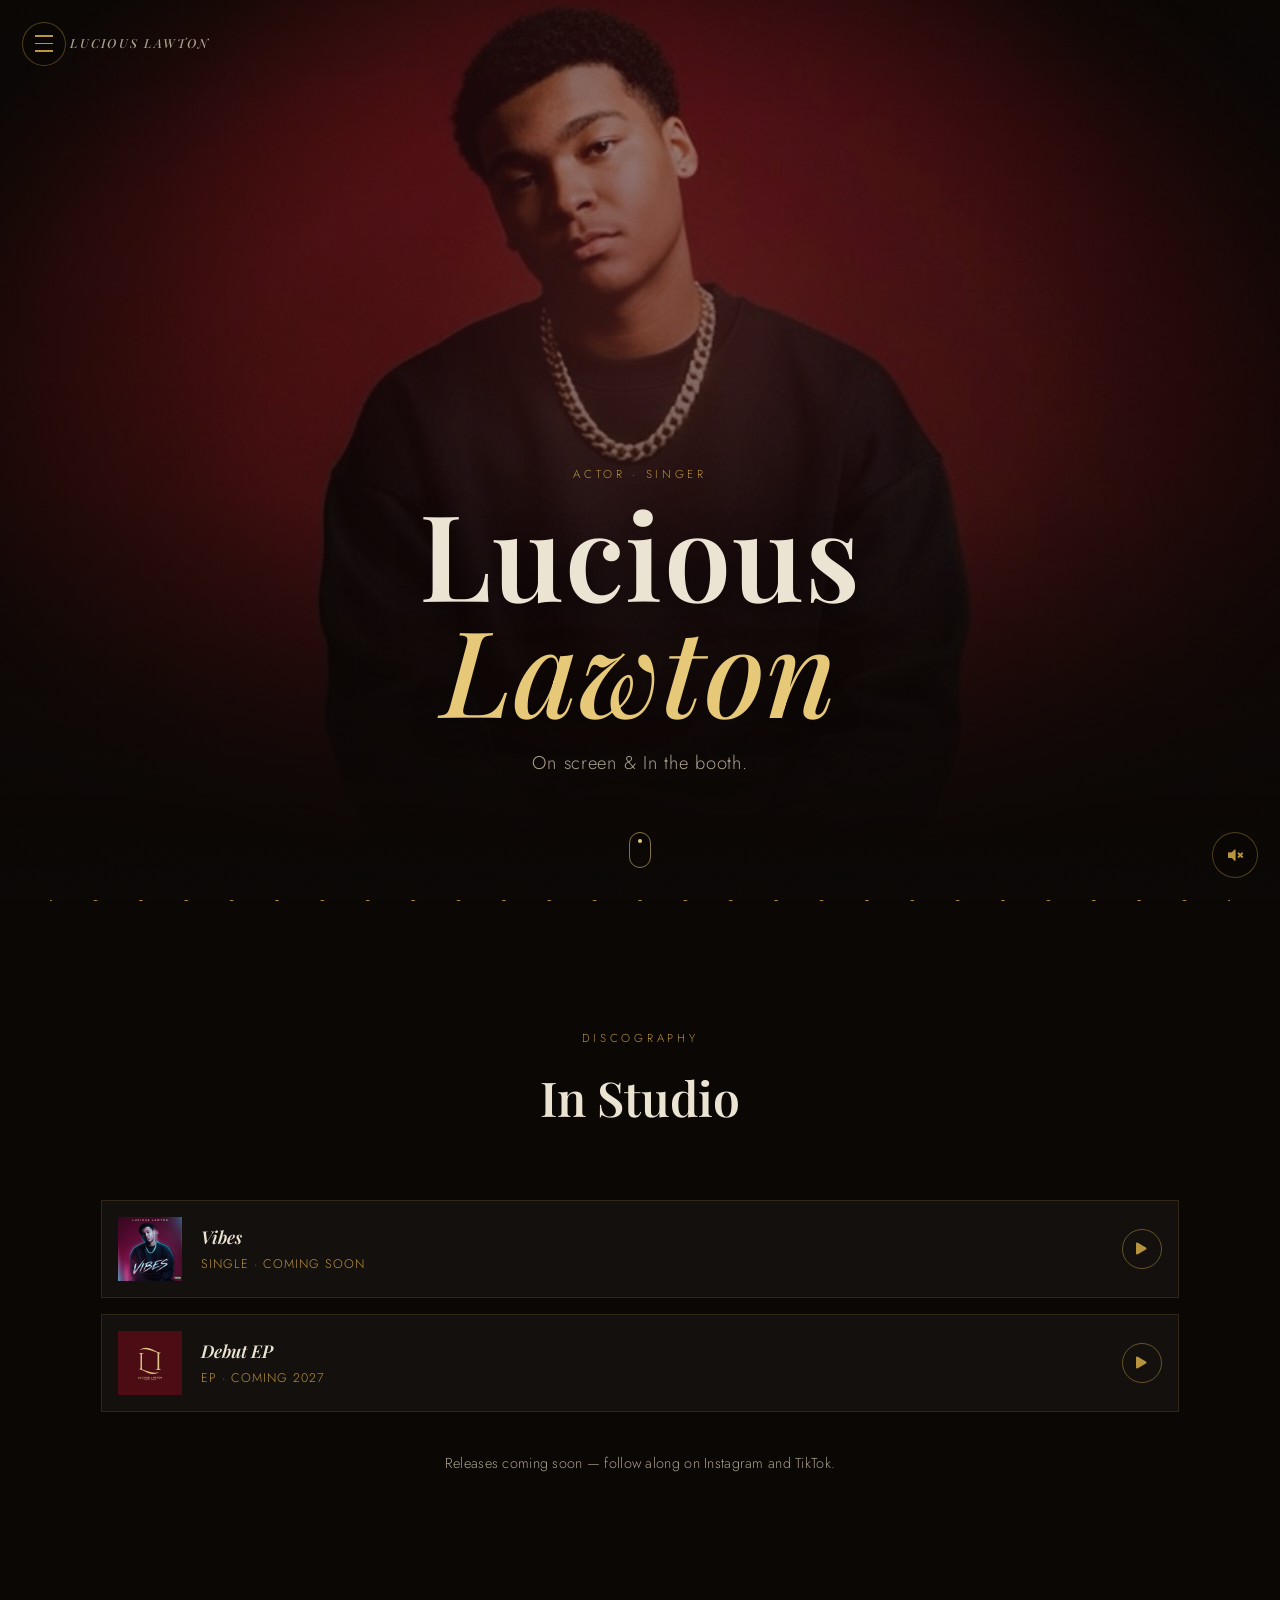
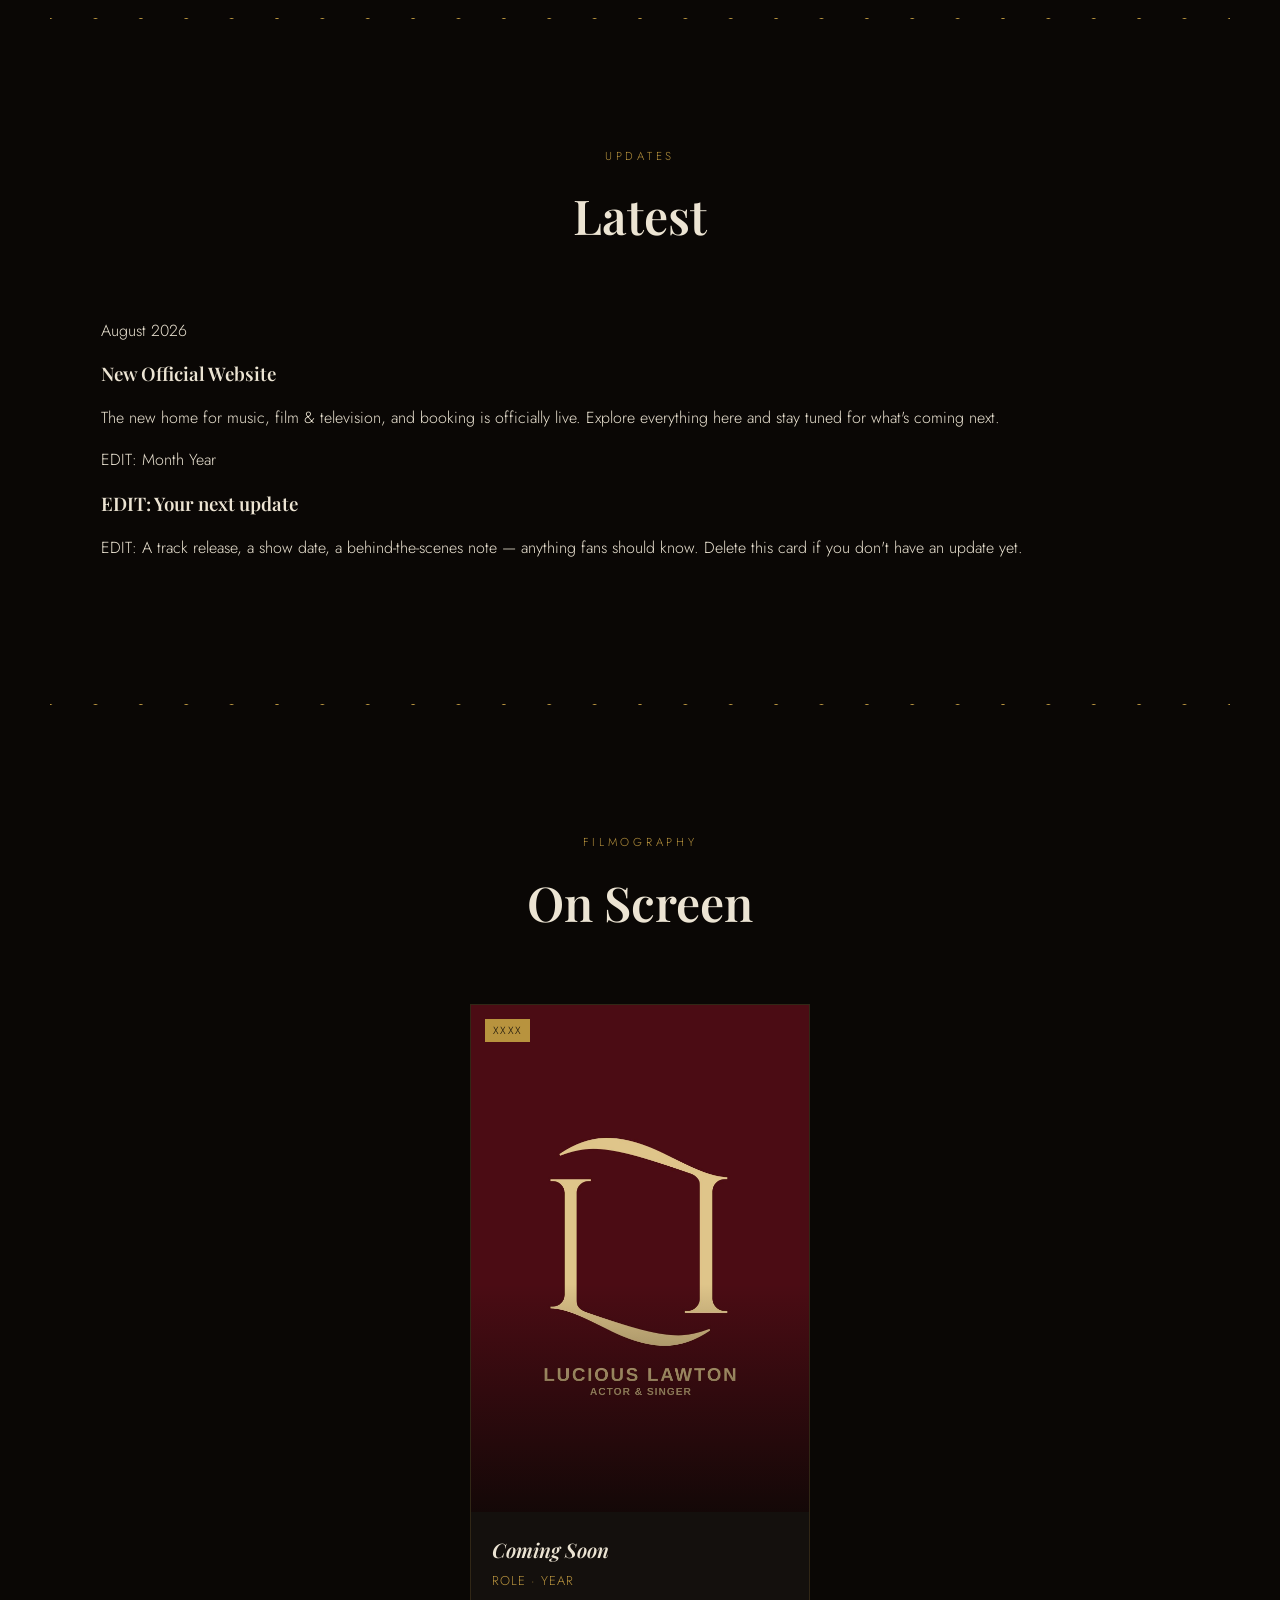
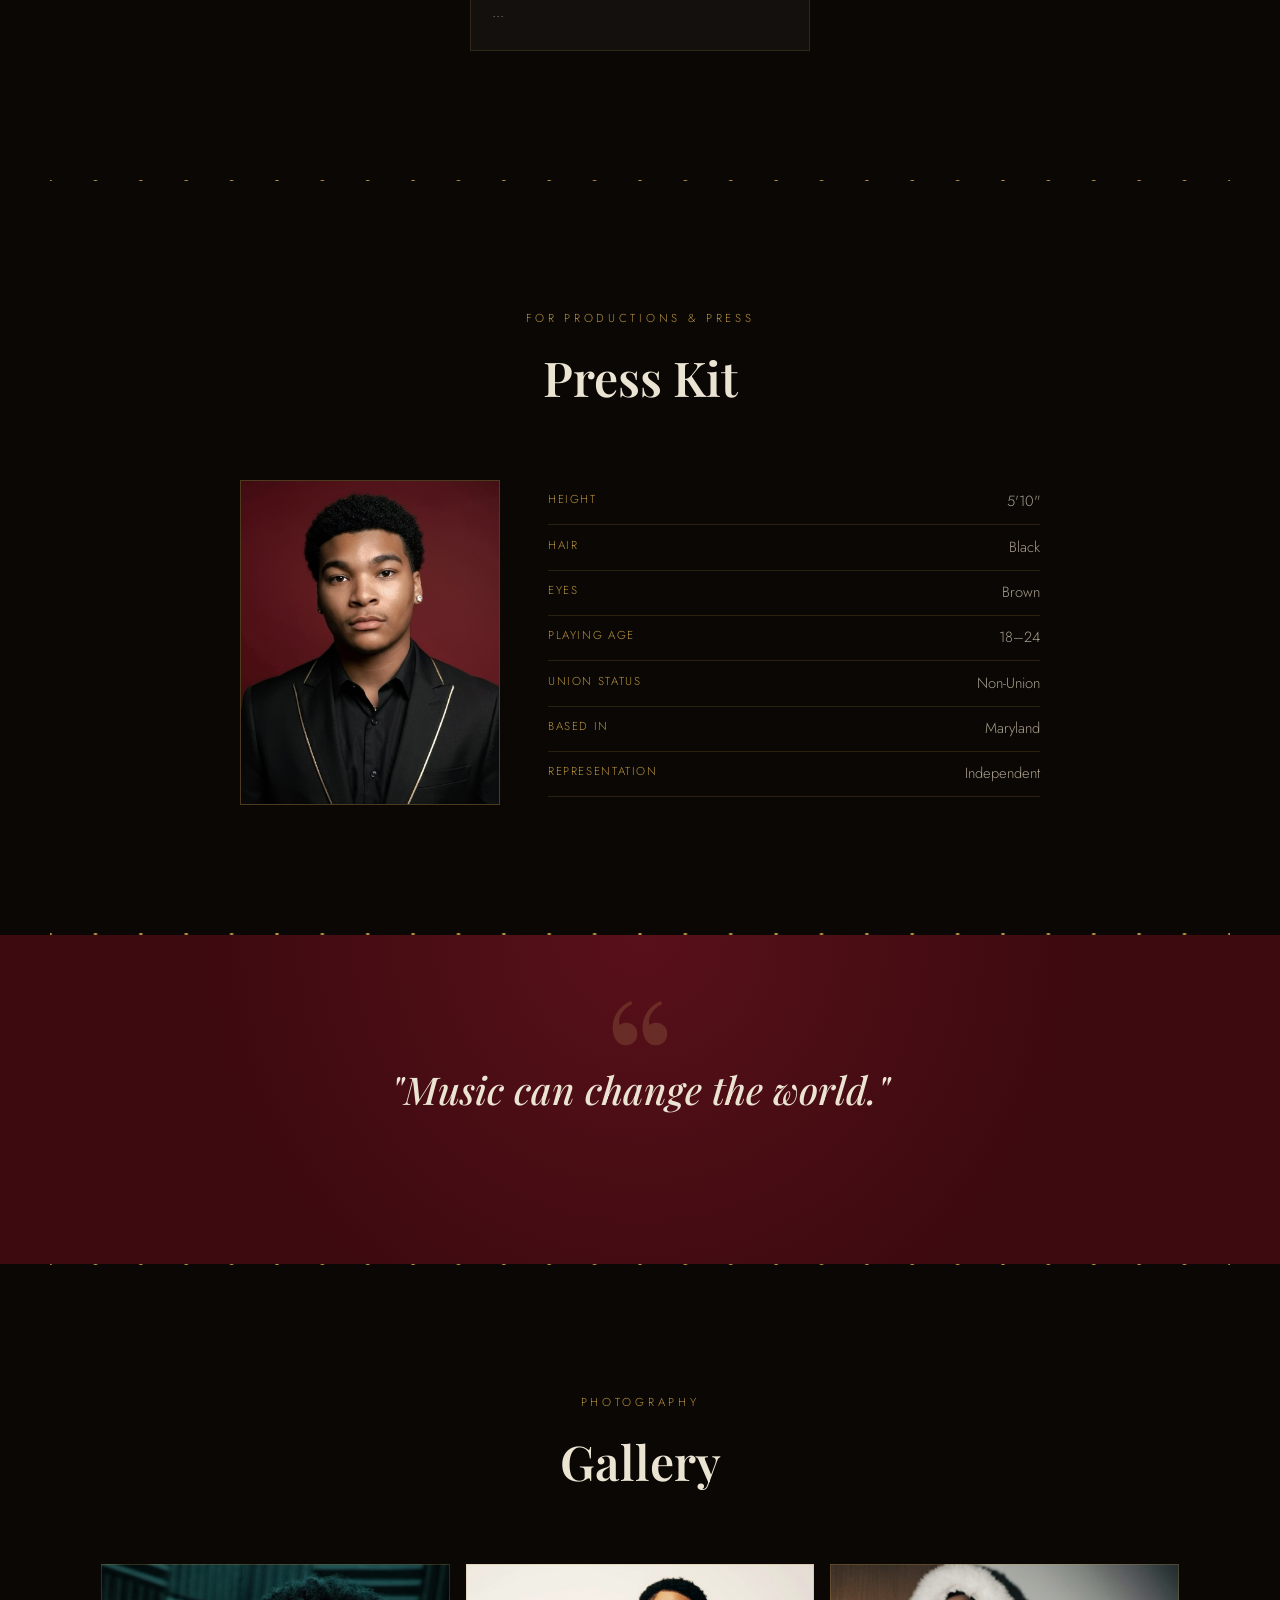
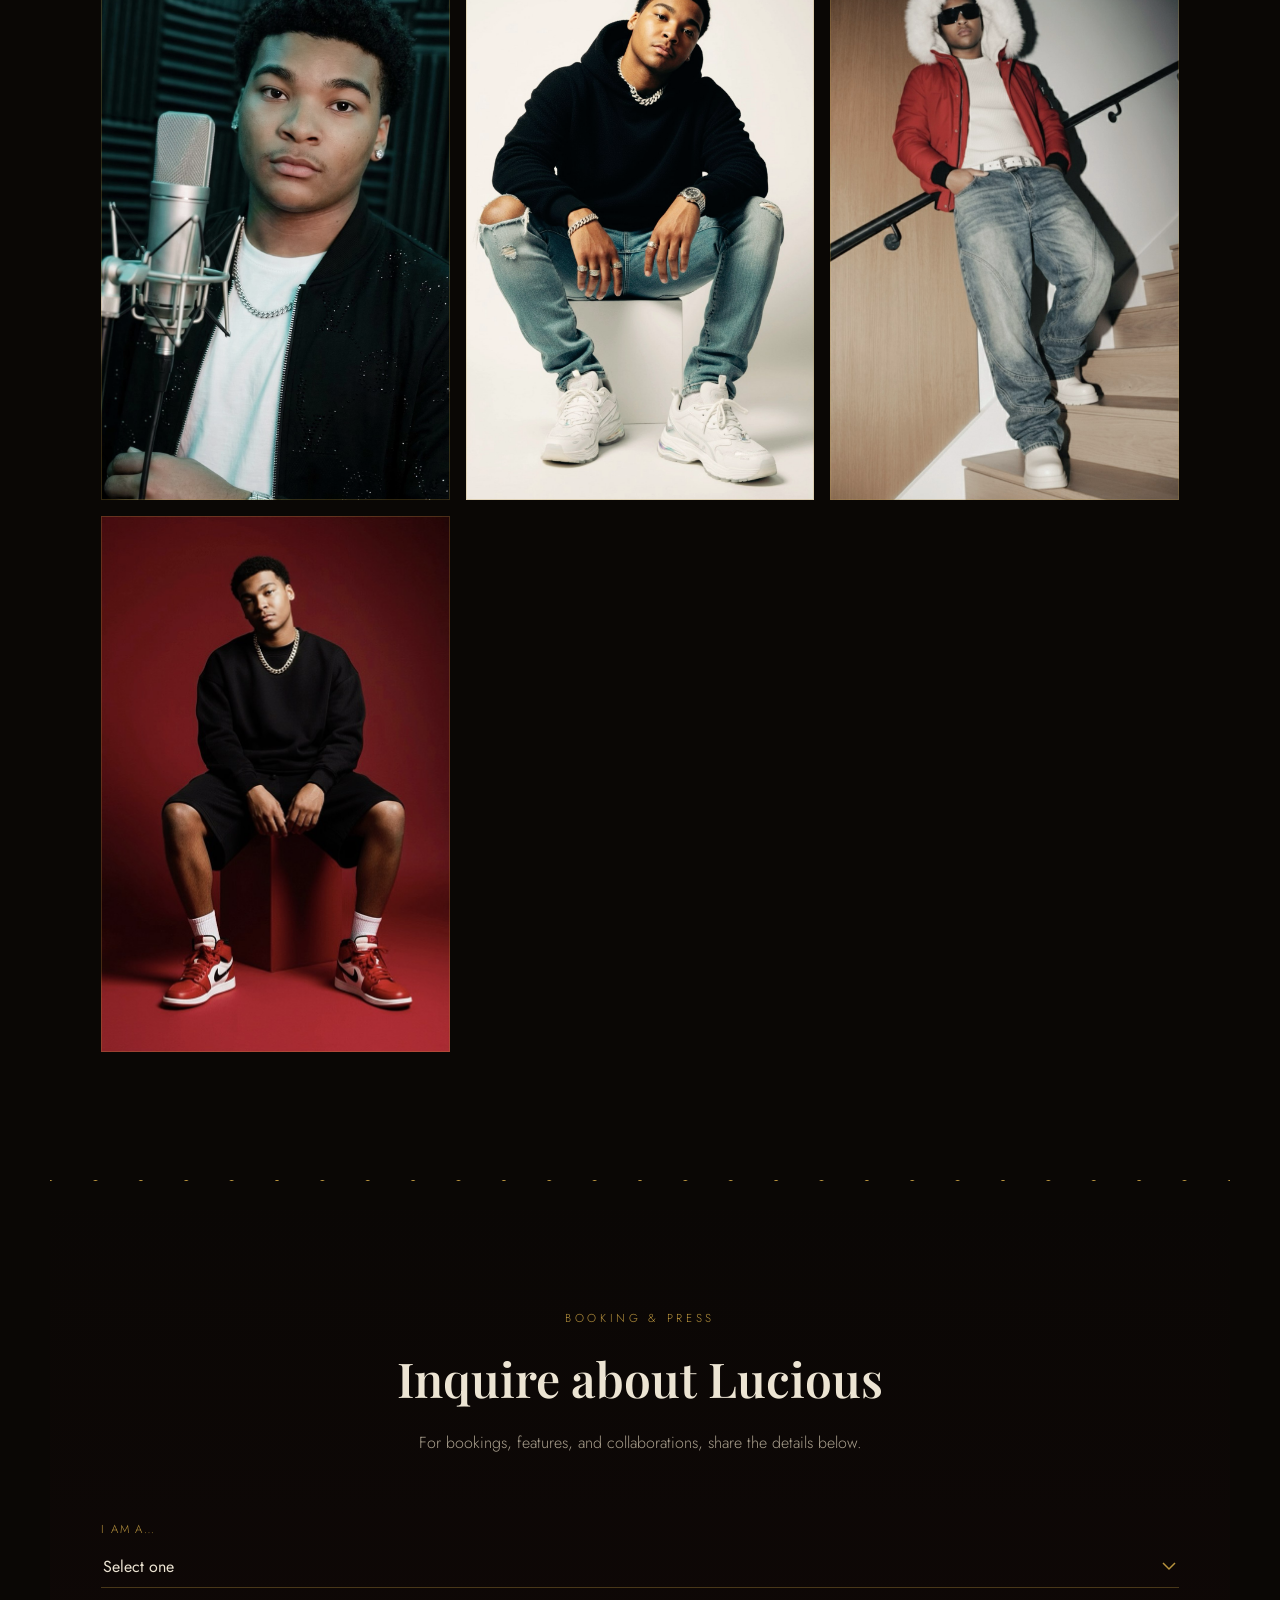
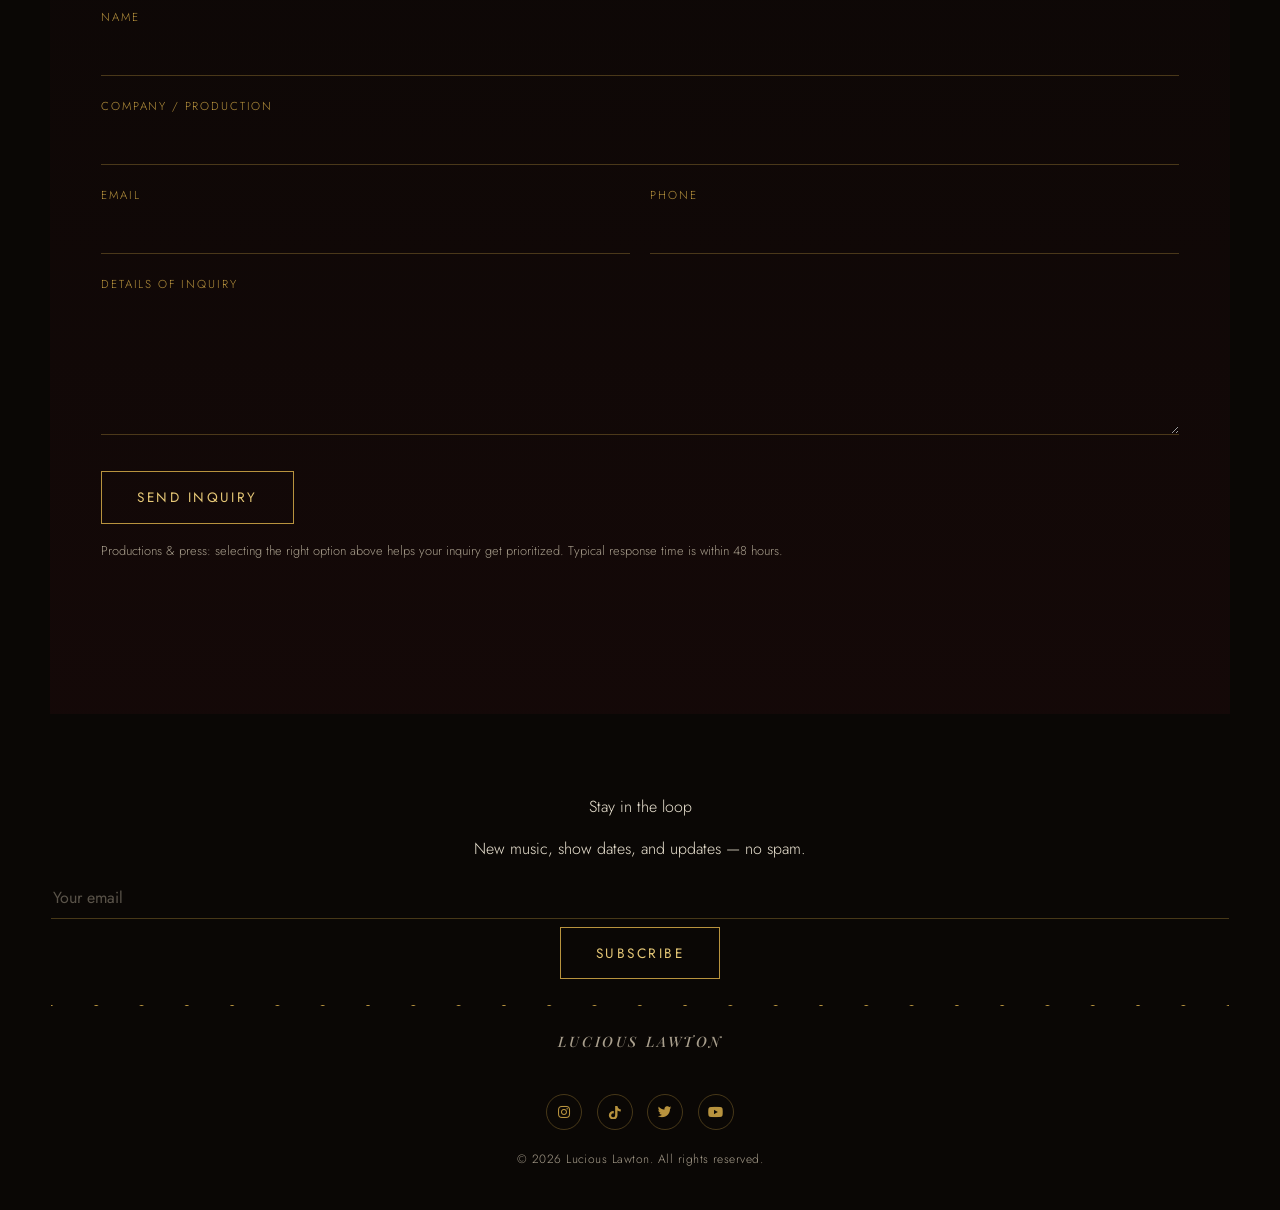
==== commit 1cfecc9d: "New Release Img" ====
--- a/index.html
+++ b/index.html
@@ -3,6 +3,8 @@
 <head>
   <!-- Favicon -->
   <link rel="apple-touch-icon" sizes="180x180" href="favicon/apple-touch-icon.png">
+  <link rel="icon" type="image/x-icon" href="favicon/favicon.ico">
+  <link rel="icon" type="image/png" sizes="48x48" href="favicon/favicon-48x48.png">
   <link rel="icon" type="image/png" sizes="32x32" href="favicon/favicon-32x32.png">
   <link rel="icon" type="image/png" sizes="16x16" href="favicon/favicon-16x16.png">
   <link rel="mask-icon" href="favicon/safari-pinned-tab.svg" color="#b8933e">
@@ -11,13 +13,13 @@
   <meta charset="UTF-8">
   <meta name="viewport" content="width=device-width, initial-scale=1.0">
   <meta http-equiv="X-UA-Compatible" content="ie=edge">
-  <meta name="description" content="Lucious Lawton — actor and singer. Film & television work, music releases, and booking inquiries.">
+  <meta name="description" content="Lucious Lawton is an actor and singer working across film, television, and music, bringing storytelling and sound together in every project.">
   <meta name="theme-color" content="#0a0705">
 
   <!-- Open Graph / social link previews (iMessage, Facebook, etc.) -->
   <meta property="og:type" content="website">
   <meta property="og:title" content="Lucious Lawton">
-  <meta property="og:description" content="Actor & singer. Film & television work, music releases, and booking inquiries.">
+  <meta property="og:description" content="Actor and singer working across film, television, and music.">
   <meta property="og:image" content="https://luciouslawton.com/img/og-image.jpg">
   <meta property="og:image:width" content="1200">
   <meta property="og:image:height" content="630">
@@ -27,7 +29,7 @@
   <!-- Twitter Card -->
   <meta name="twitter:card" content="summary_large_image">
   <meta name="twitter:title" content="Lucious Lawton">
-  <meta name="twitter:description" content="Actor & singer. Film & television work, music releases, and booking inquiries.">
+  <meta name="twitter:description" content="Actor and singer working across film, television, and music.">
   <meta name="twitter:image" content="https://luciouslawton.com/img/og-image.jpg">
 
   <link rel="preconnect" href="https://fonts.googleapis.com">
@@ -47,7 +49,7 @@
     "url": "https://luciouslawton.com",
     "image": "https://luciouslawton.com/img/hero.jpg",
     "jobTitle": ["Actor", "Singer"],
-    "description": "Lucious Lawton is an actor and singer working in film, television, and music.",
+    "description": "Lucious Lawton is an actor and singer working across film, television, and music, bringing storytelling and sound together in every project.",
     "sameAs": [
       "https://instagram.com/luciouslawton",
       "https://tiktok.com/@luciouslawton",
@@ -88,6 +90,7 @@
     <ul class="site-nav__links">
       <li><a href="#home" data-nav-link>Home</a></li>
       <li><a href="#music" data-nav-link>Music</a></li>
+      <li><a href="#latest" data-nav-link>Latest</a></li>
       <li><a href="#reel" data-nav-link>Film &amp; Television</a></li>
       <li><a href="#press" data-nav-link>Press Kit</a></li>
       <li><a href="#gallery" data-nav-link>Gallery</a></li>
@@ -161,7 +164,7 @@
         <a class="track-card reveal-up" href="#" target="_blank" rel="noopener">
           <div class="track-card__art" style="background-image:url('img/music/release-1.jpg');"></div>
           <div class="track-card__info">
-            <h3>Miss The Way</h3>
+            <h3>Vibes</h3>
             <p class="track-card__meta">Single &middot; Coming Soon</p>
           </div>
           <span class="track-card__play"><i class="fas fa-play"></i></span>
@@ -178,6 +181,31 @@
       </div>
 
       <p class="section__note reveal-up">Releases coming soon &mdash; follow along on Instagram and TikTok.</p>
+    </section>
+
+    <div class="bulb-rule bulb-rule--section" aria-hidden="true"></div>
+
+    <!-- ============ LATEST / NEWS ============ -->
+    <section class="section" id="latest">
+      <div class="section__head reveal-up">
+        <p class="eyebrow">Updates</p>
+        <h2>Latest</h2>
+      </div>
+
+      <!-- EDIT: add a new .news-card for each update, newest first. Delete the placeholder card once you have real news to replace it with. -->
+      <div class="news-list">
+        <article class="news-card reveal-up">
+          <p class="news-card__date">August 2026</p>
+          <h3 class="news-card__title">New Official Website</h3>
+          <p class="news-card__body">The new home for music, film &amp; television, and booking is officially live. Explore everything here and stay tuned for what's coming next.</p>
+        </article>
+
+        <article class="news-card reveal-up">
+          <p class="news-card__date">EDIT: Month Year</p>
+          <h3 class="news-card__title">EDIT: Your next update</h3>
+          <p class="news-card__body">EDIT: A track release, a show date, a behind-the-scenes note &mdash; anything fans should know. Delete this card if you don't have an update yet.</p>
+        </article>
+      </div>
     </section>
 
     <div class="bulb-rule bulb-rule--section" aria-hidden="true"></div>
@@ -360,7 +388,7 @@
           2. Change the method to "POST"
           3. Delete the id="inquireForm" JS mailto handler in script.js
       -->
-      <form action="https://formspree.io/f/mzepwldw" method="POST" id="inquireForm">
+      <form action="https://formspree.io/f/mzepwldw" method="POST" id="inquireForm" class="ajax-form" data-success-message="Thanks! Your inquiry has been sent.">
         <div class="field">
           <label for="inquiryType">I am a&hellip;</label>
           <select id="inquiryType" name="inquiryType" required>
@@ -405,6 +433,25 @@
   </main>
 
   <footer class="site-footer">
+    <div class="newsletter">
+      <p class="newsletter__label">Stay in the loop</p>
+      <p class="newsletter__note">New music, show dates, and updates &mdash; no spam.</p>
+      <!-- EDIT: this posts to the same Formspree endpoint as the Inquire form, tagged with
+           a custom subject line so signups are easy to tell apart in your inbox. If you'd
+           rather keep a separate list, create a second form at formspree.io and swap the
+           action URL below. -->
+      <form action="https://formspree.io/f/mzepwldw" method="POST" class="ajax-form newsletter__form" data-success-message="You're on the list!">
+        <input type="hidden" name="_subject" value="New newsletter signup">
+        <input type="hidden" name="form_type" value="Newsletter Signup">
+        <label for="newsletterEmail" class="sr-only">Email address</label>
+        <input type="email" id="newsletterEmail" name="email" placeholder="Your email" required>
+        <button type="submit" class="btn-gold btn-gold--sm">
+          <span>Subscribe</span>
+        </button>
+        <p class="form-status" role="status" aria-live="polite"></p>
+      </form>
+    </div>
+
     <div class="bulb-rule" aria-hidden="true"></div>
     <p class="wordmark-mini wordmark-mini--footer">LUCIOUS LAWTON</p>
     <ul class="footer-social">
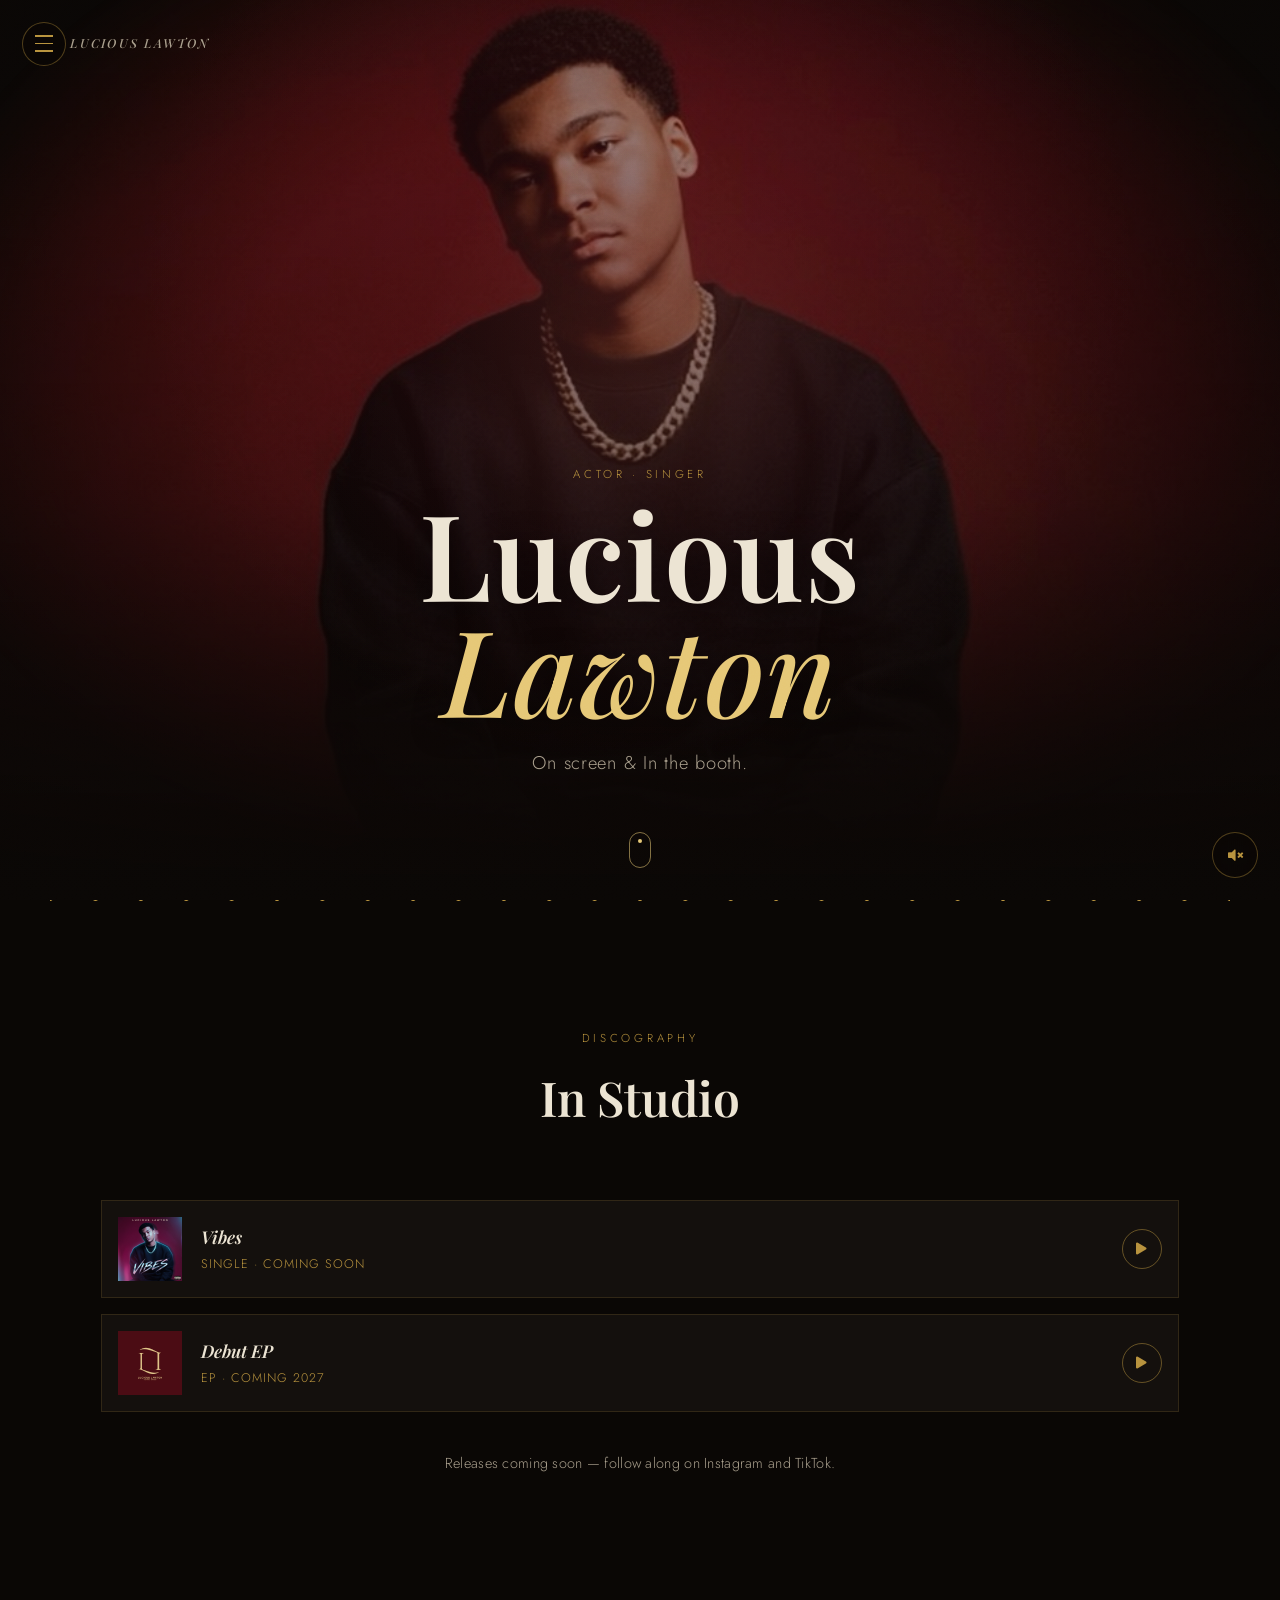
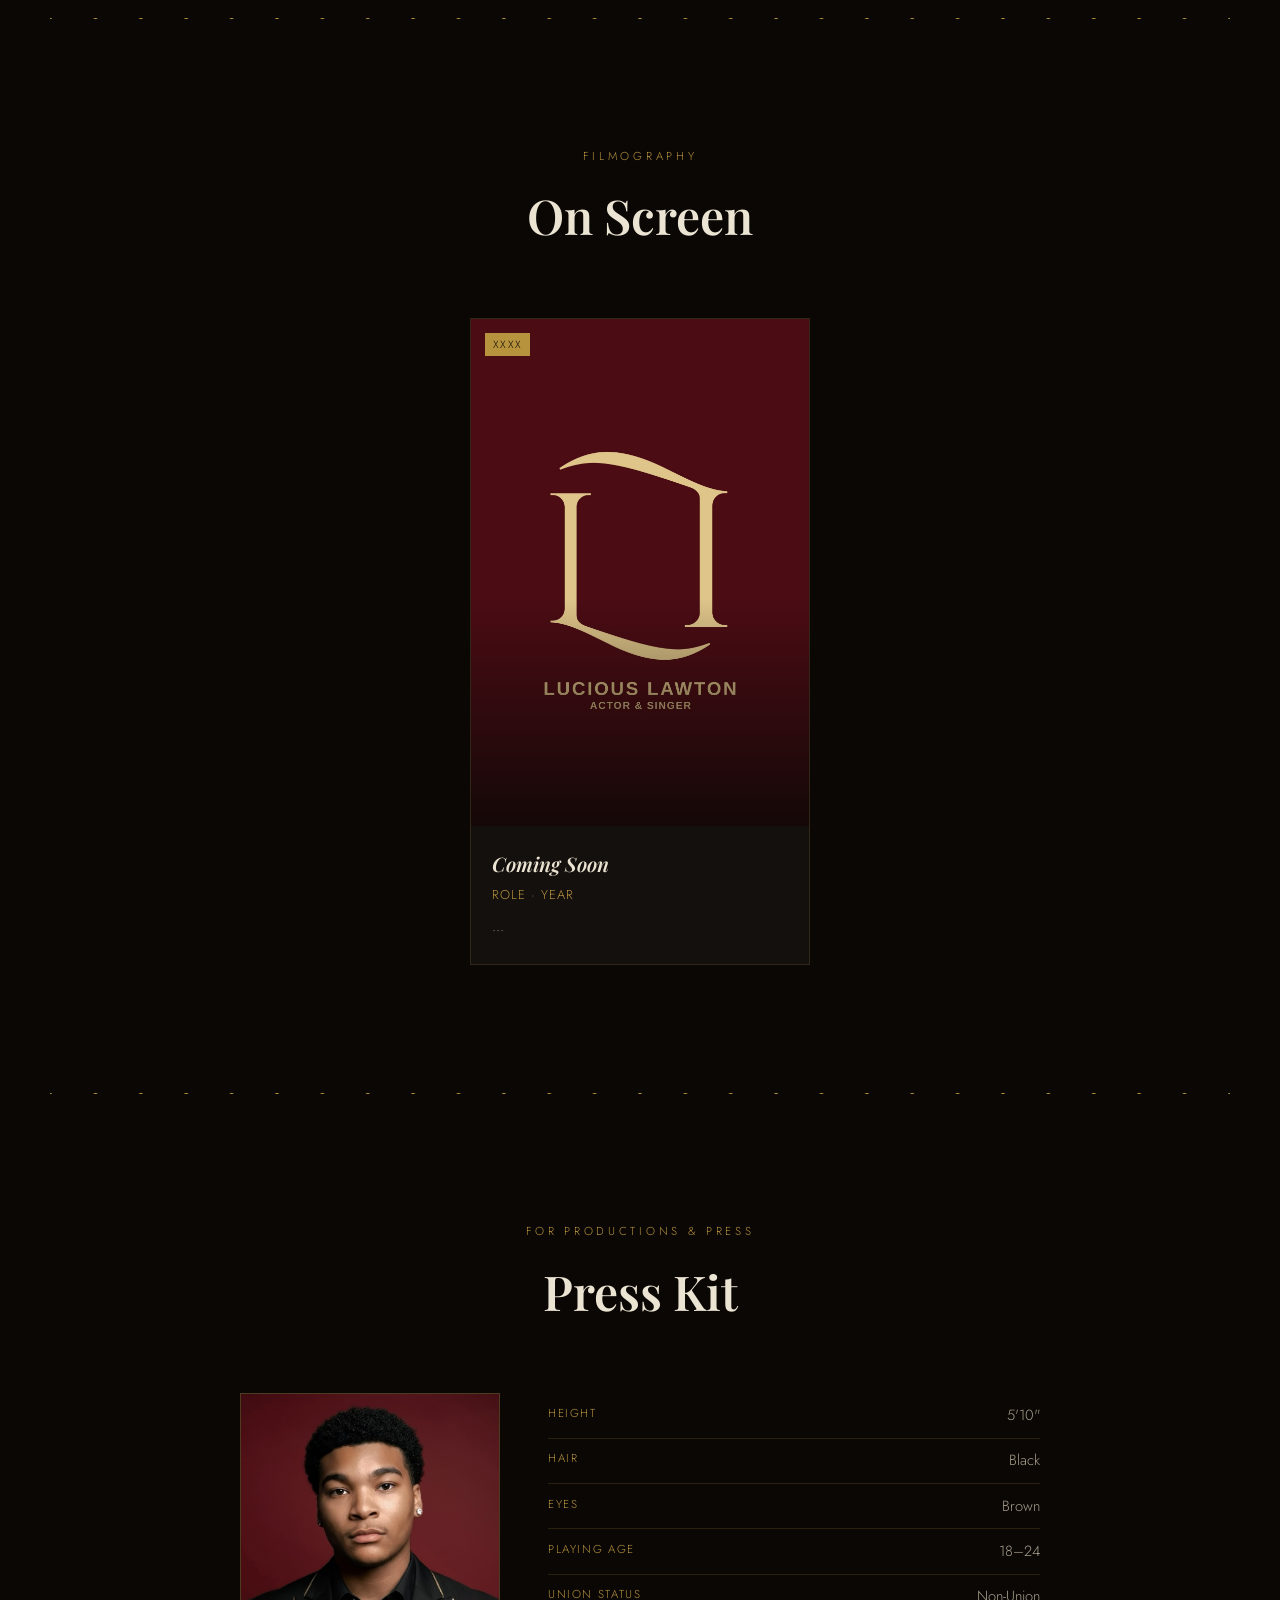
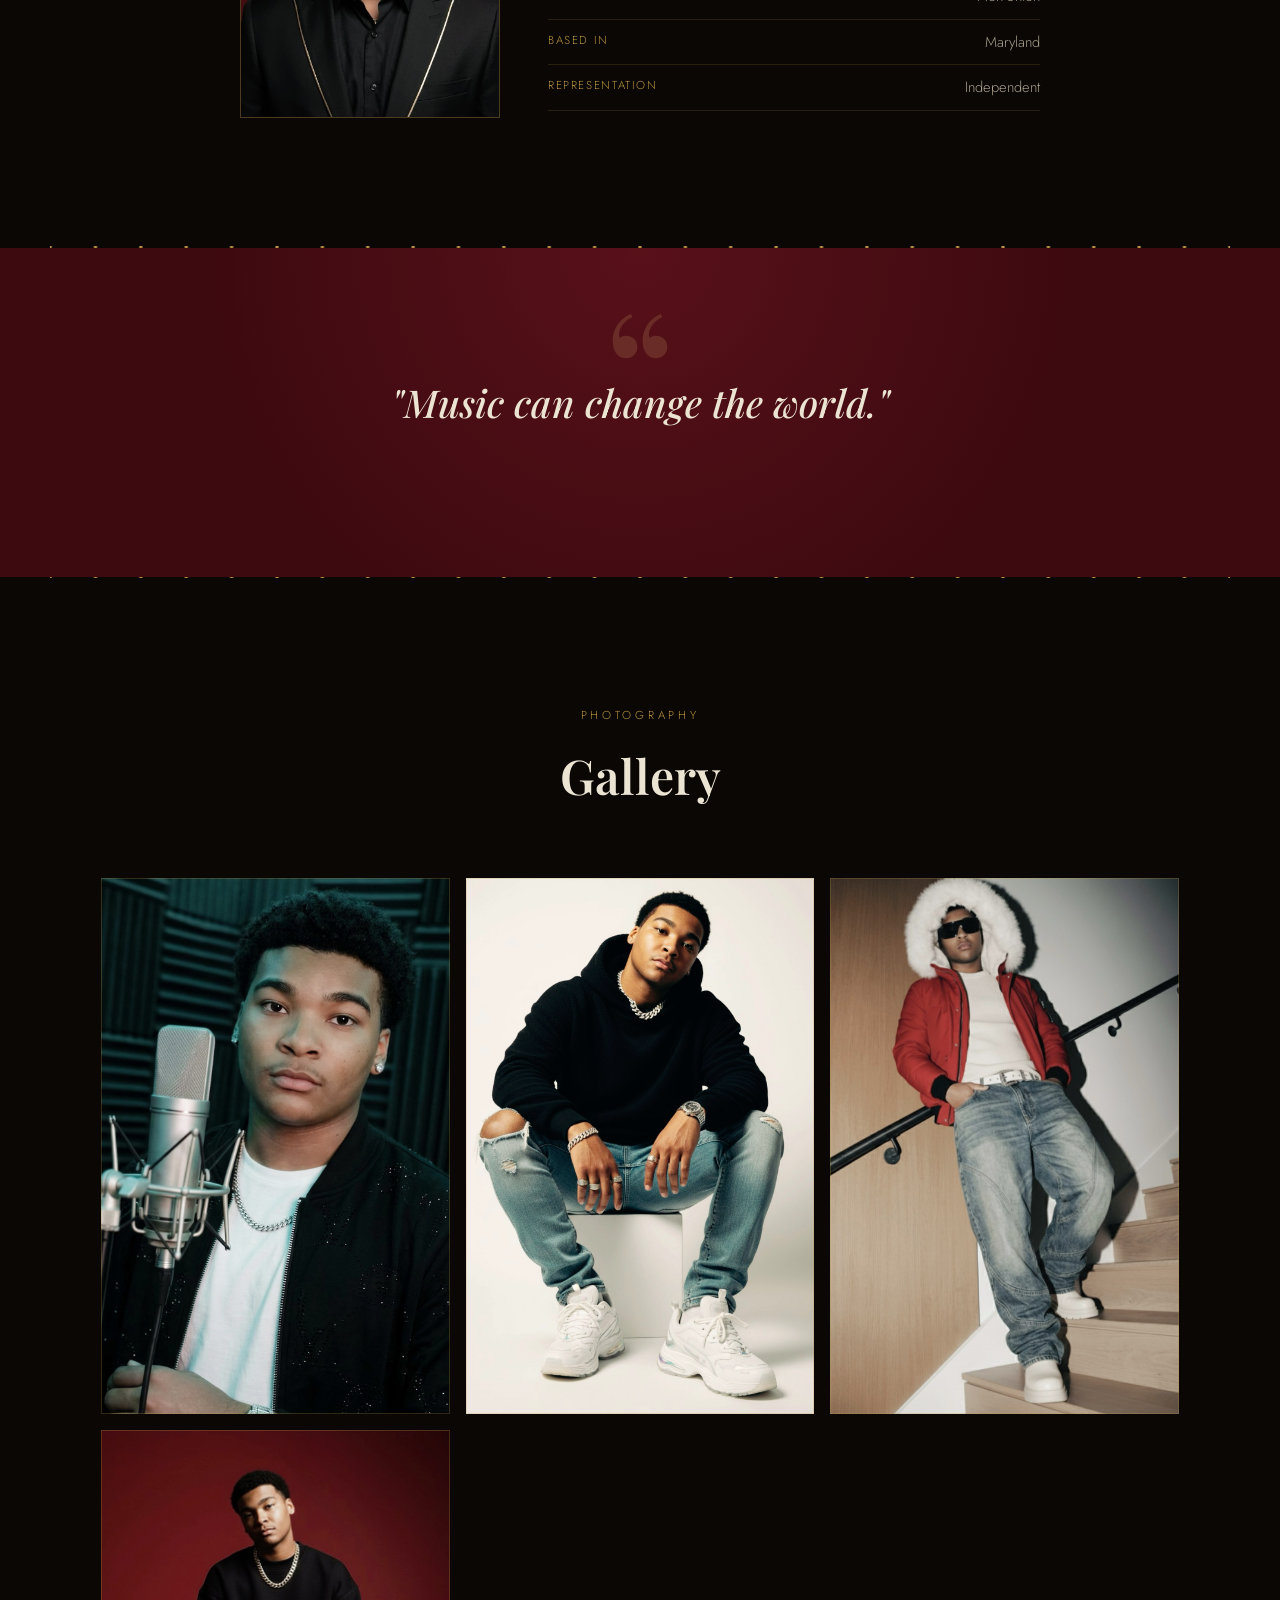
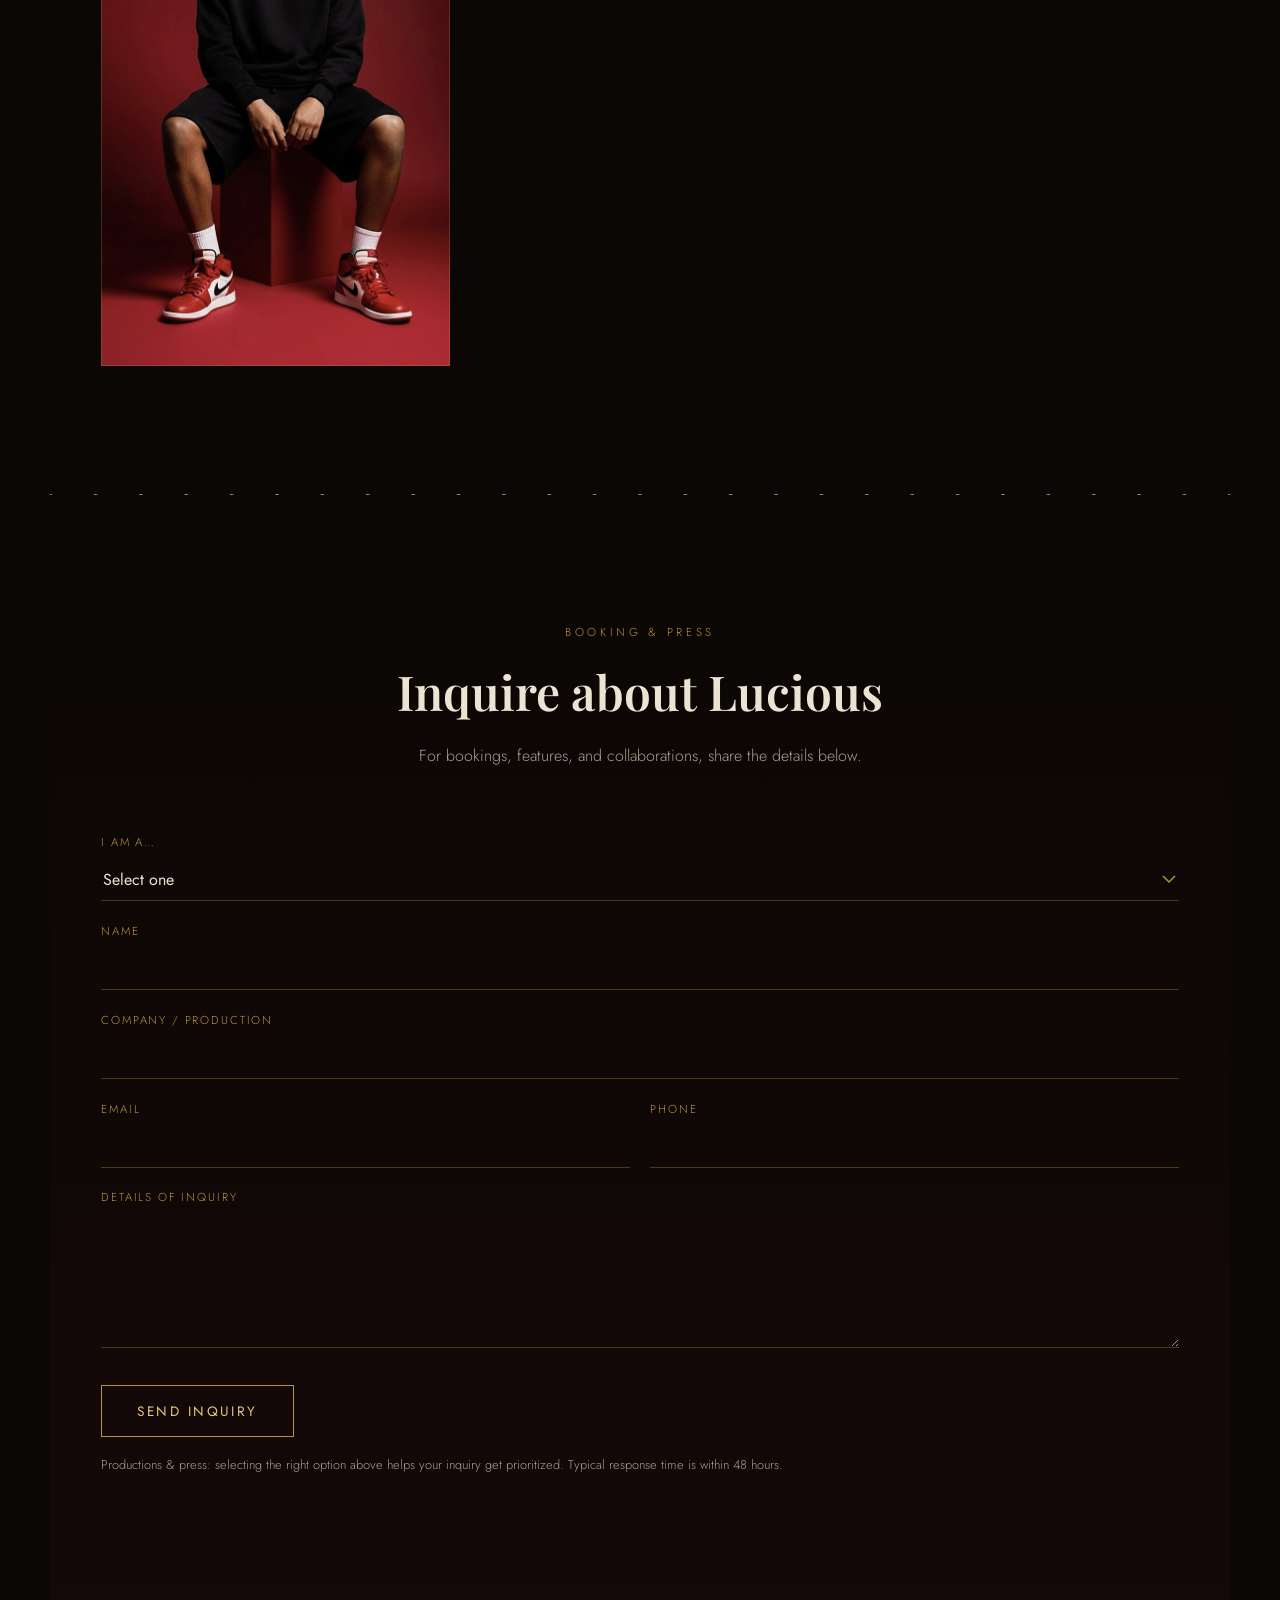
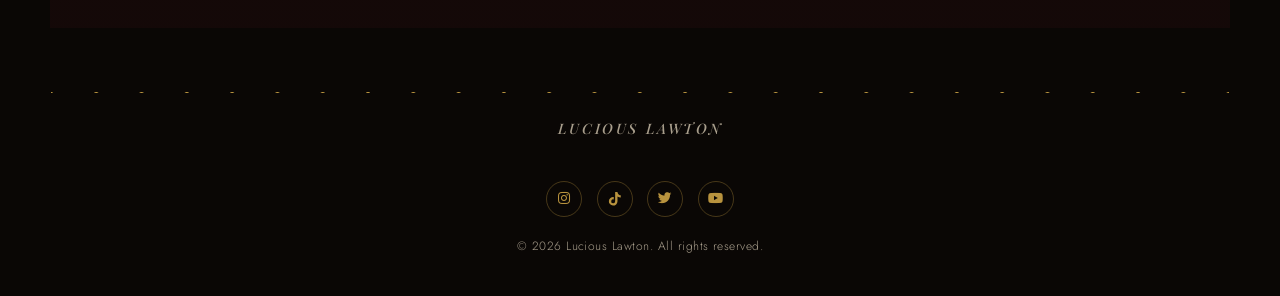
==== commit 326ae192: "Updated HTML" ====
--- a/index.html
+++ b/index.html
@@ -90,7 +90,6 @@
     <ul class="site-nav__links">
       <li><a href="#home" data-nav-link>Home</a></li>
       <li><a href="#music" data-nav-link>Music</a></li>
-      <li><a href="#latest" data-nav-link>Latest</a></li>
       <li><a href="#reel" data-nav-link>Film &amp; Television</a></li>
       <li><a href="#press" data-nav-link>Press Kit</a></li>
       <li><a href="#gallery" data-nav-link>Gallery</a></li>
@@ -181,31 +180,6 @@
       </div>
 
       <p class="section__note reveal-up">Releases coming soon &mdash; follow along on Instagram and TikTok.</p>
-    </section>
-
-    <div class="bulb-rule bulb-rule--section" aria-hidden="true"></div>
-
-    <!-- ============ LATEST / NEWS ============ -->
-    <section class="section" id="latest">
-      <div class="section__head reveal-up">
-        <p class="eyebrow">Updates</p>
-        <h2>Latest</h2>
-      </div>
-
-      <!-- EDIT: add a new .news-card for each update, newest first. Delete the placeholder card once you have real news to replace it with. -->
-      <div class="news-list">
-        <article class="news-card reveal-up">
-          <p class="news-card__date">August 2026</p>
-          <h3 class="news-card__title">New Official Website</h3>
-          <p class="news-card__body">The new home for music, film &amp; television, and booking is officially live. Explore everything here and stay tuned for what's coming next.</p>
-        </article>
-
-        <article class="news-card reveal-up">
-          <p class="news-card__date">EDIT: Month Year</p>
-          <h3 class="news-card__title">EDIT: Your next update</h3>
-          <p class="news-card__body">EDIT: A track release, a show date, a behind-the-scenes note &mdash; anything fans should know. Delete this card if you don't have an update yet.</p>
-        </article>
-      </div>
     </section>
 
     <div class="bulb-rule bulb-rule--section" aria-hidden="true"></div>
@@ -433,25 +407,6 @@
   </main>
 
   <footer class="site-footer">
-    <div class="newsletter">
-      <p class="newsletter__label">Stay in the loop</p>
-      <p class="newsletter__note">New music, show dates, and updates &mdash; no spam.</p>
-      <!-- EDIT: this posts to the same Formspree endpoint as the Inquire form, tagged with
-           a custom subject line so signups are easy to tell apart in your inbox. If you'd
-           rather keep a separate list, create a second form at formspree.io and swap the
-           action URL below. -->
-      <form action="https://formspree.io/f/mzepwldw" method="POST" class="ajax-form newsletter__form" data-success-message="You're on the list!">
-        <input type="hidden" name="_subject" value="New newsletter signup">
-        <input type="hidden" name="form_type" value="Newsletter Signup">
-        <label for="newsletterEmail" class="sr-only">Email address</label>
-        <input type="email" id="newsletterEmail" name="email" placeholder="Your email" required>
-        <button type="submit" class="btn-gold btn-gold--sm">
-          <span>Subscribe</span>
-        </button>
-        <p class="form-status" role="status" aria-live="polite"></p>
-      </form>
-    </div>
-
     <div class="bulb-rule" aria-hidden="true"></div>
     <p class="wordmark-mini wordmark-mini--footer">LUCIOUS LAWTON</p>
     <ul class="footer-social">
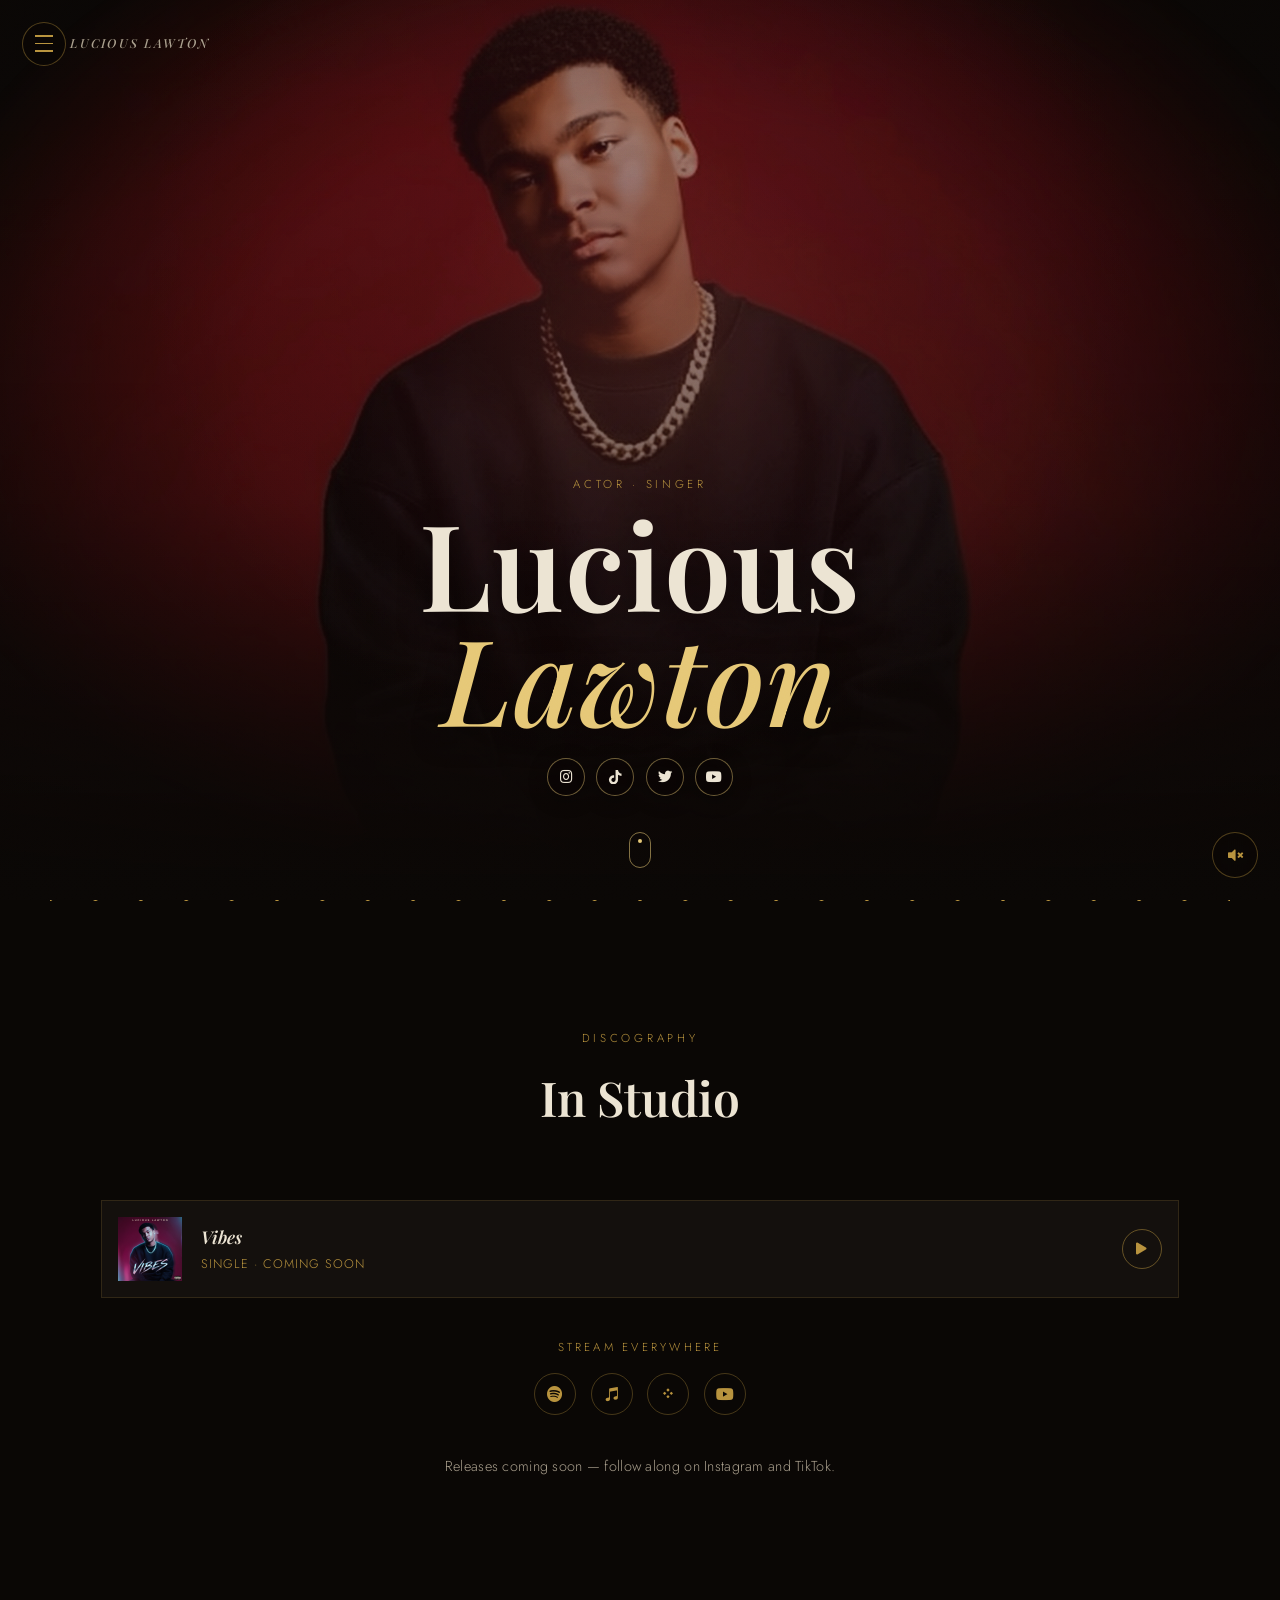
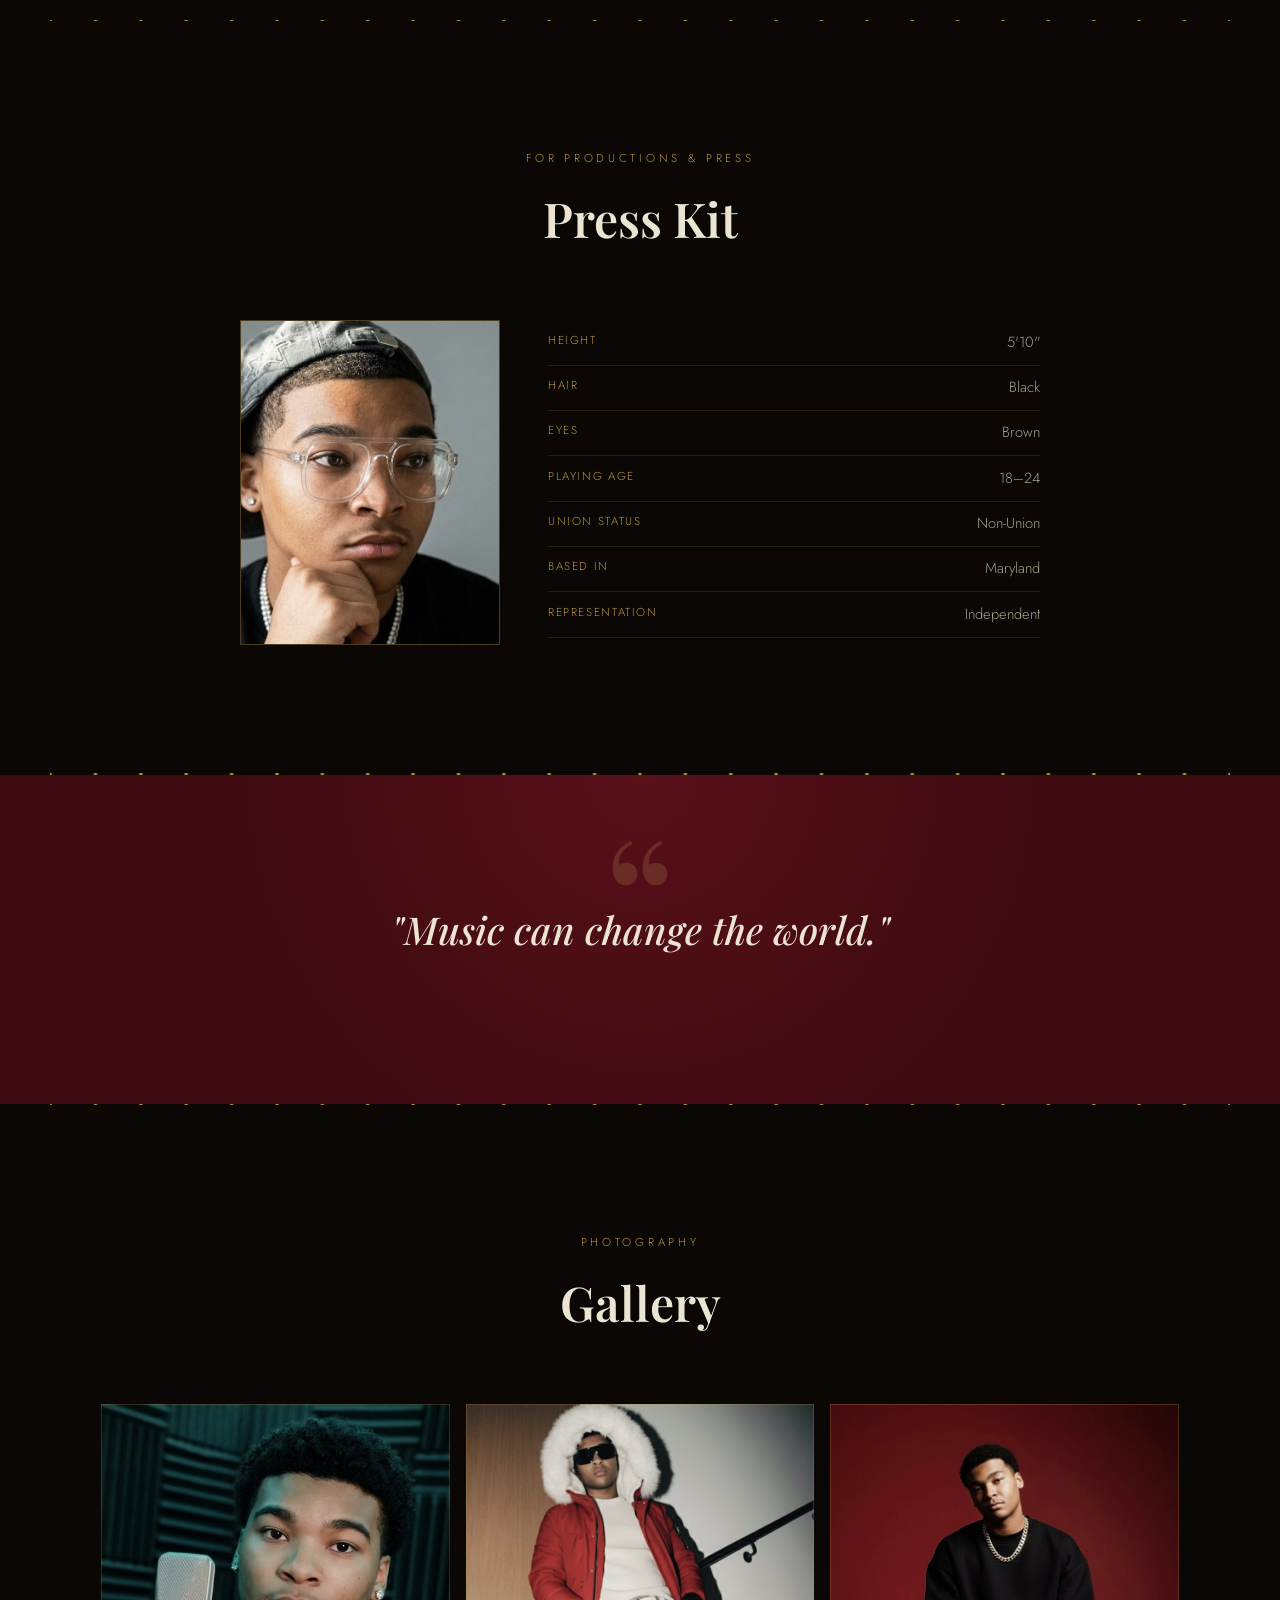
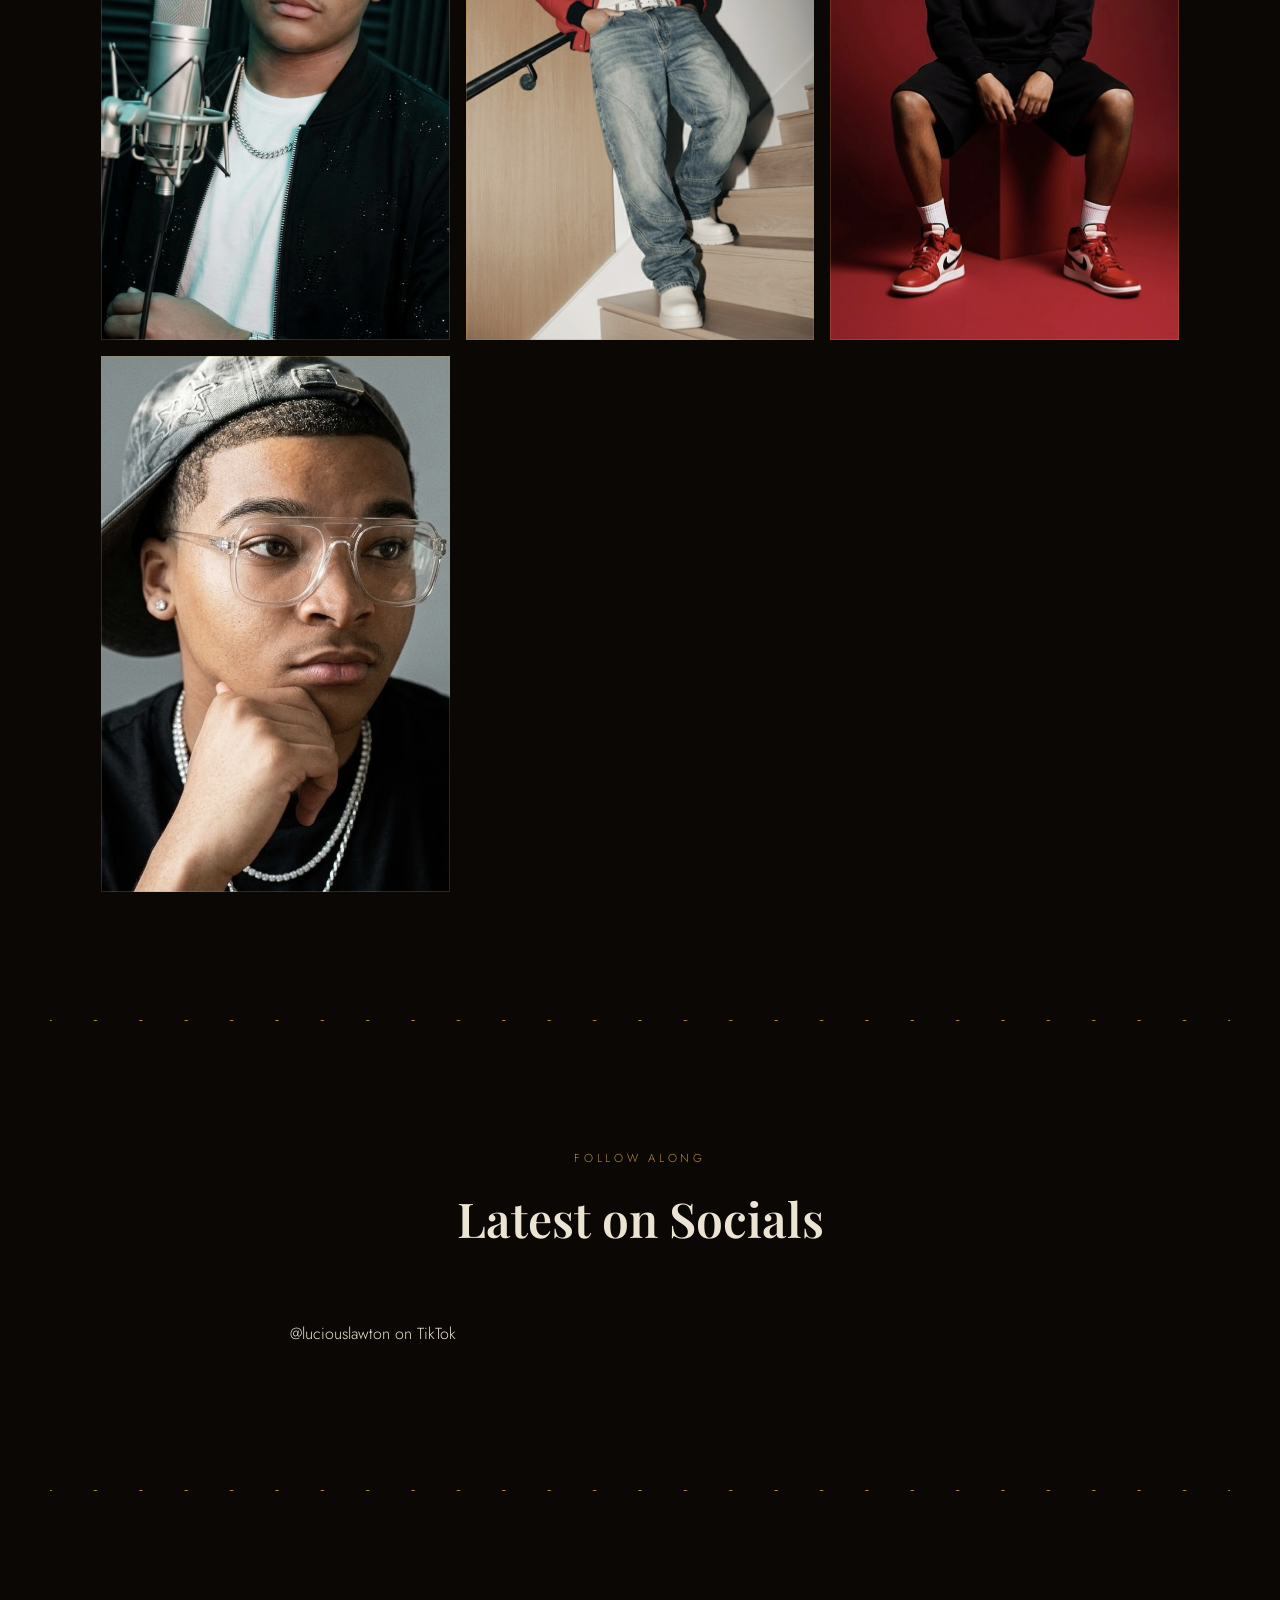
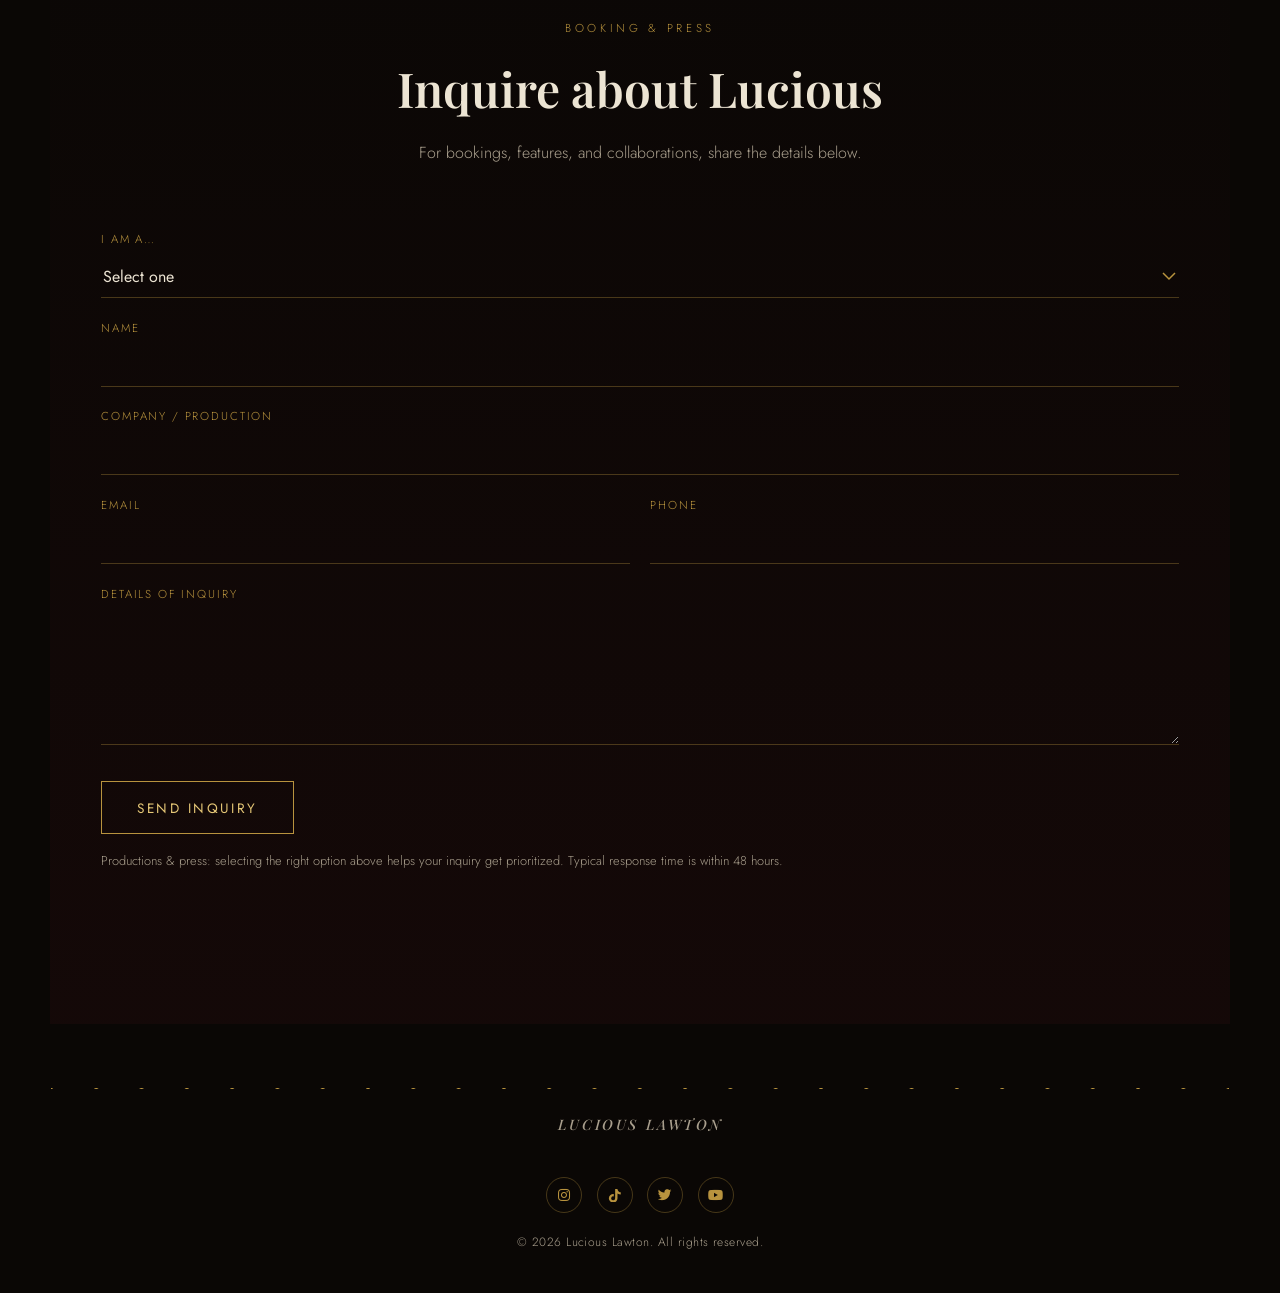
==== commit f5715f1f: "Updated Images, added new social bubbles and created a landing page for unfinished music links" ====
--- a/index.html
+++ b/index.html
@@ -90,7 +90,7 @@
     <ul class="site-nav__links">
       <li><a href="#home" data-nav-link>Home</a></li>
       <li><a href="#music" data-nav-link>Music</a></li>
-      <li><a href="#reel" data-nav-link>Film &amp; Television</a></li>
+      <!-- <li><a href="#reel" data-nav-link>Film &amp; Television</a></li> -->
       <li><a href="#press" data-nav-link>Press Kit</a></li>
       <li><a href="#gallery" data-nav-link>Gallery</a></li>
       <li><a href="#inquire" data-nav-link>Inquire</a></li>
@@ -128,10 +128,21 @@
         <span class="reveal" style="--d:1">Lucious</span>
         <span class="reveal hero__title--em" style="--d:2">Lawton</span>
       </h1>
-      <p class="hero__tagline reveal" style="--d:3">On screen & In the booth.</p>
+      <ul class="hero__socials reveal" style="--d:3">
+        <li><a href="https://instagram.com/luciouslawton" target="_blank" rel="noopener" aria-label="Instagram"><i class="fab fa-instagram"></i></a></li>
+        <li>
+          <a href="https://tiktok.com/@luciouslawton" target="_blank" rel="noopener" aria-label="TikTok">
+            <svg width="1em" height="1em" viewBox="0 0 448 512" fill="currentColor" style="display:inline-block; vertical-align:-0.125em;">
+              <path d="M448,209.91a210.06,210.06,0,0,1-122.77-39.25V349.38A162.55,162.55,0,1,1,185,188.31V278.2a74.62,74.62,0,1,0,52.23,71.18V0l88,0a121.18,121.18,0,0,0,1.86,22.17h0A122.18,122.18,0,0,0,381,102.39a121.43,121.43,0,0,0,67,20.14Z"/>
+            </svg>
+          </a>
+        </li>
+        <li><a href="https://twitter.com/luciouslawton" target="_blank" rel="noopener" aria-label="Twitter"><i class="fab fa-twitter"></i></a></li>
+        <li><a href="https://youtube.com/@luciouslawton" target="_blank" rel="noopener" aria-label="YouTube"><i class="fab fa-youtube"></i></a></li>
+      </ul>
     </div>
 
-    <a href="#reel" class="scroll-cue" aria-label="Scroll to content">
+    <a href="#music" class="scroll-cue" aria-label="Scroll to content">
       <span></span>
     </a>
   </header>
@@ -160,7 +171,7 @@
 
       <!-- EDIT: duplicate .track-card for each release. Cover art goes in img/music/ -->
       <div class="track-list">
-        <a class="track-card reveal-up" href="#" target="_blank" rel="noopener">
+        <a class="track-card reveal-up" href="coming-soon.html">
           <div class="track-card__art" style="background-image:url('img/music/release-1.jpg');"></div>
           <div class="track-card__info">
             <h3>Vibes</h3>
@@ -169,6 +180,7 @@
           <span class="track-card__play"><i class="fas fa-play"></i></span>
         </a>
 
+        <!-- EDIT: commented out until the EP is closer to release
         <a class="track-card reveal-up" href="#" target="_blank" rel="noopener">
           <div class="track-card__art" style="background-image:url('img/music/release-2.jpg');"></div>
           <div class="track-card__info">
@@ -177,6 +189,27 @@
           </div>
           <span class="track-card__play"><i class="fas fa-play"></i></span>
         </a>
+        -->
+      </div>
+
+      <!-- EDIT: once each platform link is live, swap coming-soon.html for the real profile/track URL on that line -->
+      <div class="platform-links-wrap reveal-up">
+        <p class="platform-links__label">Stream Everywhere</p>
+        <ul class="platform-links">
+          <li><a href="coming-soon.html" aria-label="Listen on Spotify"><i class="fab fa-spotify"></i></a></li>
+          <li><a href="coming-soon.html" aria-label="Listen on Apple Music"><i class="fab fa-itunes-note"></i></a></li>
+          <li>
+            <a href="coming-soon.html" aria-label="Listen on Tidal">
+              <svg width="1em" height="1em" viewBox="0 0 24 24" fill="currentColor" style="display:inline-block; vertical-align:-0.125em;">
+                <path d="M12 3.5 14.5 6 12 8.5 9.5 6 12 3.5Z"/>
+                <path d="M7 8.5 9.5 11 7 13.5 4.5 11 7 8.5Z"/>
+                <path d="M17 8.5 19.5 11 17 13.5 14.5 11 17 8.5Z"/>
+                <path d="M12 13.5 14.5 16 12 18.5 9.5 16 12 13.5Z"/>
+              </svg>
+            </a>
+          </li>
+          <li><a href="coming-soon.html" aria-label="Listen on YouTube Music"><i class="fab fa-youtube"></i></a></li>
+        </ul>
       </div>
 
       <p class="section__note reveal-up">Releases coming soon &mdash; follow along on Instagram and TikTok.</p>
@@ -185,23 +218,13 @@
     <div class="bulb-rule bulb-rule--section" aria-hidden="true"></div>
 
     <!-- ============ FILM & TELEVISION ============ -->
+<!--
     <section class="section" id="reel">
       <div class="section__head reveal-up">
         <p class="eyebrow">Filmography</p>
         <h2>On Screen</h2>
       </div>
 
-      <!--
-        EDIT: once a reel is live, paste the YouTube/Vimeo embed code below
-        (delete the placeholder comment once it's in). Example for YouTube:
-        <div class="reel-video">
-          <iframe src="https://www.youtube.com/embed/YOUR_VIDEO_ID" title="Demo Reel"
-            frameborder="0" allow="accelerometer; autoplay; clipboard-write; encrypted-media;
-            gyroscope; picture-in-picture; web-share" allowfullscreen></iframe>
-        </div>
-      -->
-
-      <!-- EDIT: duplicate .reel-card for each additional project. Poster art goes in img/reel/ -->
       <div class="reel-grid">
         <article class="reel-card reveal-up">
           <div class="reel-card__poster" style="background-image:url('img/reel/project-1.jpg');">
@@ -217,6 +240,7 @@
     </section>
 
     <div class="bulb-rule bulb-rule--section" aria-hidden="true"></div>
+-->
 
     <!-- ============ PRESS KIT ============ -->
     <section class="section" id="press">
@@ -314,19 +338,19 @@
       <!-- EDIT: drop photos into img/gallery/ and update the filenames below (add or remove figures freely) -->
       <div class="gallery-grid">
         <figure class="gallery-item reveal-up"><img src="img/gallery/02.jpg" alt="" loading="lazy"></figure>
-        <figure class="gallery-item reveal-up"><img src="img/gallery/04.jpg" alt="" loading="lazy"></figure>
         <figure class="gallery-item reveal-up"><img src="img/gallery/03.jpg" alt="" loading="lazy"></figure>
         <figure class="gallery-item reveal-up"><img src="img/gallery/06.jpg" alt="" loading="lazy"></figure>
+        <figure class="gallery-item reveal-up"><img src="img/gallery/07.jpg" alt="" loading="lazy"></figure>
       </div>
     </section>
 
     <div class="bulb-rule bulb-rule--section" aria-hidden="true"></div>
 
     <!-- ============ SOCIAL FEED ============ -->
-<!--   <section class="section" id="feed">
+   <section class="section" id="feed">
       <div class="section__head reveal-up">
         <p class="eyebrow">Follow Along</p>
-        <h2>Latest on TikTok</h2>
+        <h2>Latest on Socials</h2>
       </div>
 
       <div class="feed-embed reveal-up">
@@ -334,16 +358,16 @@
           <section><a target="_blank" rel="noopener" href="https://www.tiktok.com/@luciouslawton">@luciouslawton on TikTok</a></section>
         </blockquote>
       </div>
-    -->
+    
       <!--
         EDIT (optional): to also show a live Instagram grid, sign up free at lightwidget.com,
         connect the @luciouslawton Instagram account, then paste the <iframe> it gives you
         inside a div.feed-embed right here.
       -->
-<!--    </section>
-
-    <div class="bulb-rule bulb-rule--section" aria-hidden="true"></div>
-  -->
+  </section>
+
+    <div class="bulb-rule bulb-rule--section" aria-hidden="true"></div>
+
     <!-- ============ INQUIRE ============ -->
     <section class="section section--inquire" id="inquire">
       <div class="section__head reveal-up">
--- a/style.css
+++ b/style.css
@@ -429,11 +429,38 @@
   font-weight: 500;
   color: var(--gold-bright);
 }
-.hero__tagline{
-  margin-top: 1.4rem;
-  font-size: clamp(.95rem, 2vw, 1.15rem);
-  letter-spacing: .04em;
-  color: var(--ivory-dim);
+.hero__socials{
+  list-style: none;
+  display: flex;
+  justify-content: center;
+  gap: .7rem;
+  margin: 1.4rem 0 0;
+  padding: 0;
+}
+.hero__socials a{
+  width: 38px; height: 38px;
+  border-radius: 50%;
+  display: flex;
+  align-items: center;
+  justify-content: center;
+  color: var(--ivory);
+  font-size: .9rem;
+  background: rgba(6,0,0,.35);
+  border: 1px solid rgba(230,200,119,.45);
+  backdrop-filter: blur(6px);
+  -webkit-backdrop-filter: blur(6px);
+  box-shadow: 0 4px 18px rgba(0,0,0,.35);
+  transition: all .3s var(--ease);
+}
+.hero__socials a:hover{
+  background: var(--gold);
+  color: var(--void);
+  border-color: var(--gold);
+  transform: translateY(-3px);
+}
+@media (max-width: 480px){
+  .hero__socials a{ width: 34px; height: 34px; font-size: .82rem; }
+  .hero__socials{ gap: .55rem; }
 }
 
 .scroll-cue{
@@ -512,6 +539,42 @@
   font-size: .9rem;
   margin-top: 2.5rem;
   letter-spacing: .02em;
+}
+
+.platform-links-wrap{
+  text-align: center;
+  margin-top: 2.5rem;
+}
+.platform-links__label{
+  font-size: .72rem;
+  letter-spacing: .28em;
+  text-transform: uppercase;
+  color: var(--gold);
+  margin: 0 0 1rem;
+}
+.platform-links{
+  list-style: none;
+  display: flex;
+  justify-content: center;
+  gap: .9rem;
+  margin: 0;
+  padding: 0;
+}
+.platform-links a{
+  width: 42px; height: 42px;
+  border: 1px solid rgba(184,147,62,.35);
+  border-radius: 50%;
+  display: flex;
+  align-items: center;
+  justify-content: center;
+  color: var(--gold);
+  font-size: 1rem;
+  transition: all .3s var(--ease);
+}
+.platform-links a:hover{
+  background: var(--gold);
+  color: var(--void);
+  transform: translateY(-3px);
 }
 
 /* =========================================================
@@ -1169,3 +1232,47 @@
 @media (prefers-reduced-motion: reduce){
   .logo-flourish, .confetti-piece{ display: none; }
 }
+
+/* =========================================================
+   Coming Soon — music platform placeholder page
+   ========================================================= */
+body.coming-soon-page{
+  min-height: 100vh;
+  display: flex;
+  align-items: center;
+  justify-content: center;
+  background:
+    radial-gradient(ellipse at 50% 15%, rgba(140,28,43,.4), transparent 60%),
+    var(--void);
+  text-align: center;
+  padding: 3rem 1.5rem;
+}
+.coming-soon{
+  max-width: 560px;
+}
+.coming-soon__logo{
+  width: 84px;
+  height: 84px;
+  border-radius: 50%;
+  object-fit: cover;
+  margin: 0 auto 1.75rem;
+  box-shadow: 0 0 0 1px rgba(184,147,62,.4);
+}
+.coming-soon__title{
+  font-size: clamp(2.1rem, 6vw, 3.2rem);
+  line-height: 1.15;
+  margin: 0 0 1.1rem;
+}
+.coming-soon__title span{
+  font-style: italic;
+  color: var(--gold-bright);
+}
+.coming-soon__text{
+  color: var(--ivory-dim);
+  font-size: 1rem;
+  max-width: 440px;
+  margin: 0 auto 2.25rem;
+}
+.coming-soon__socials{
+  margin: 0 0 2.25rem;
+}
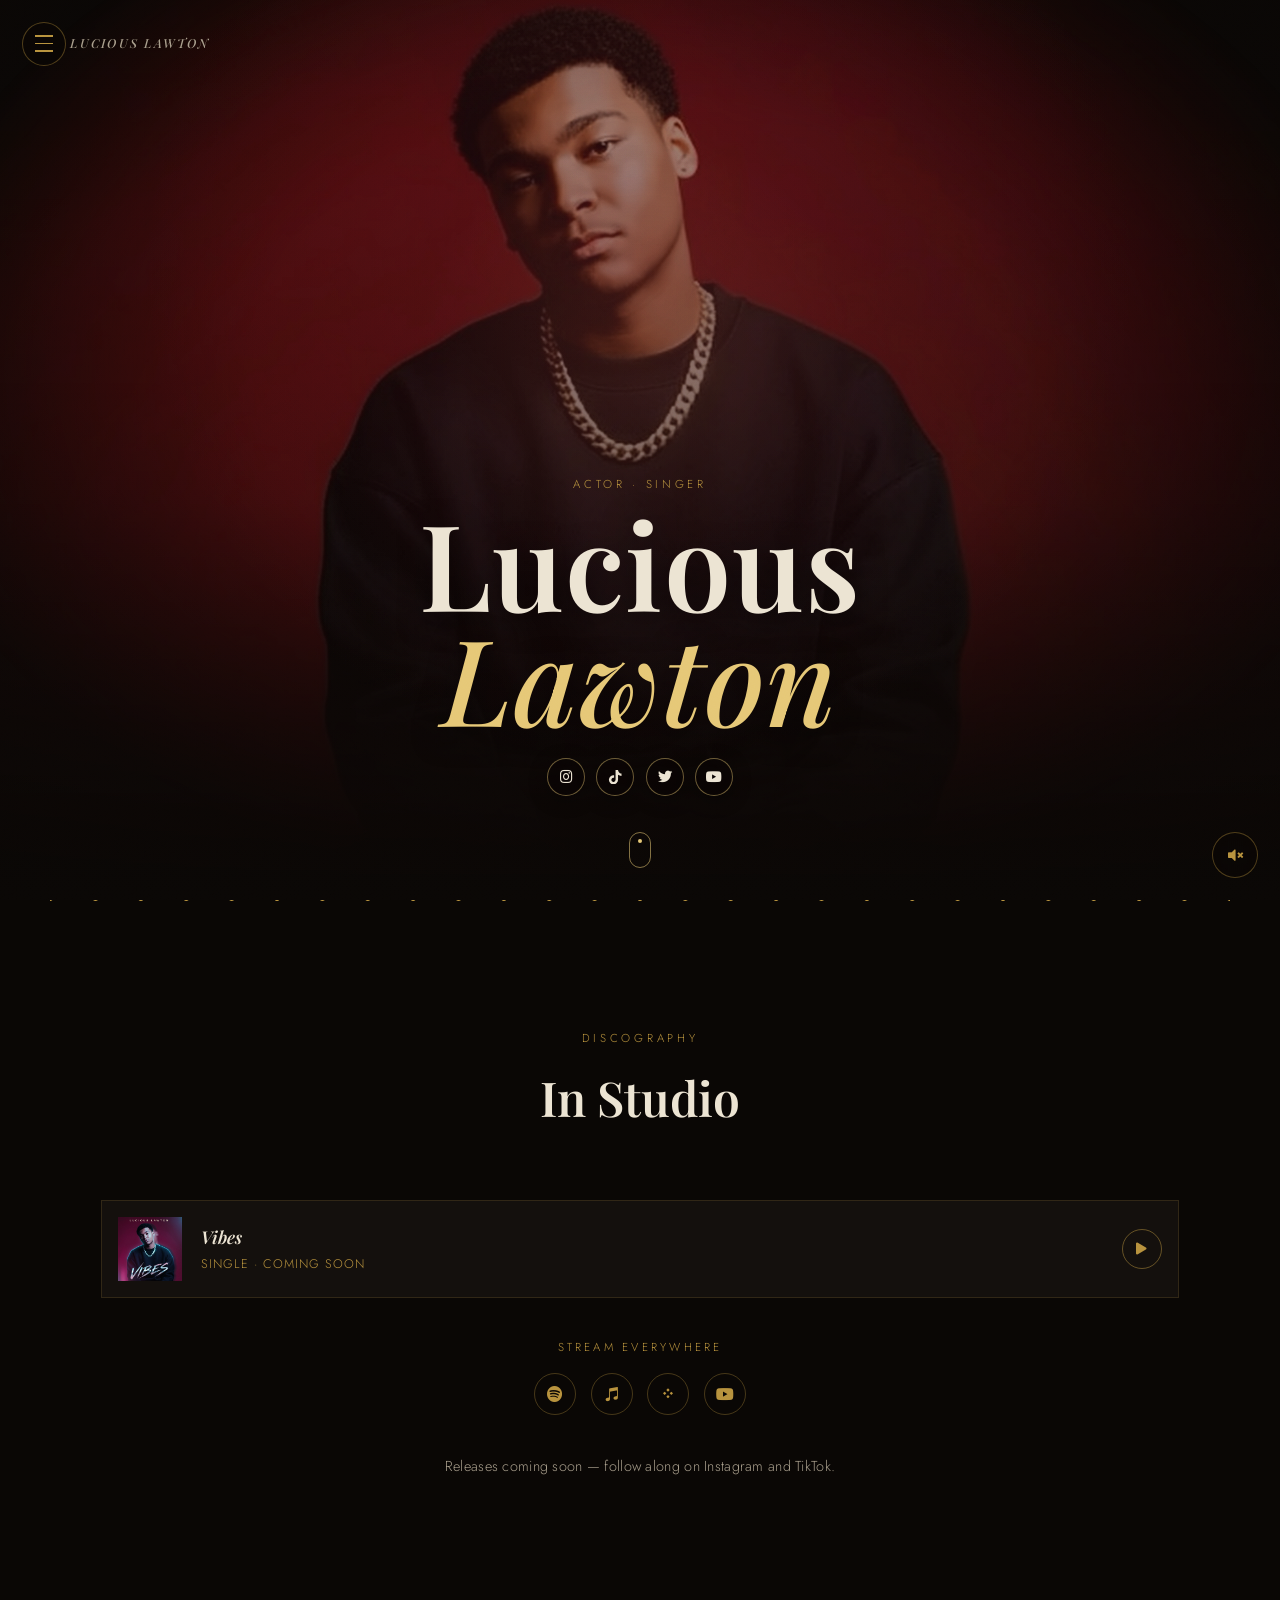
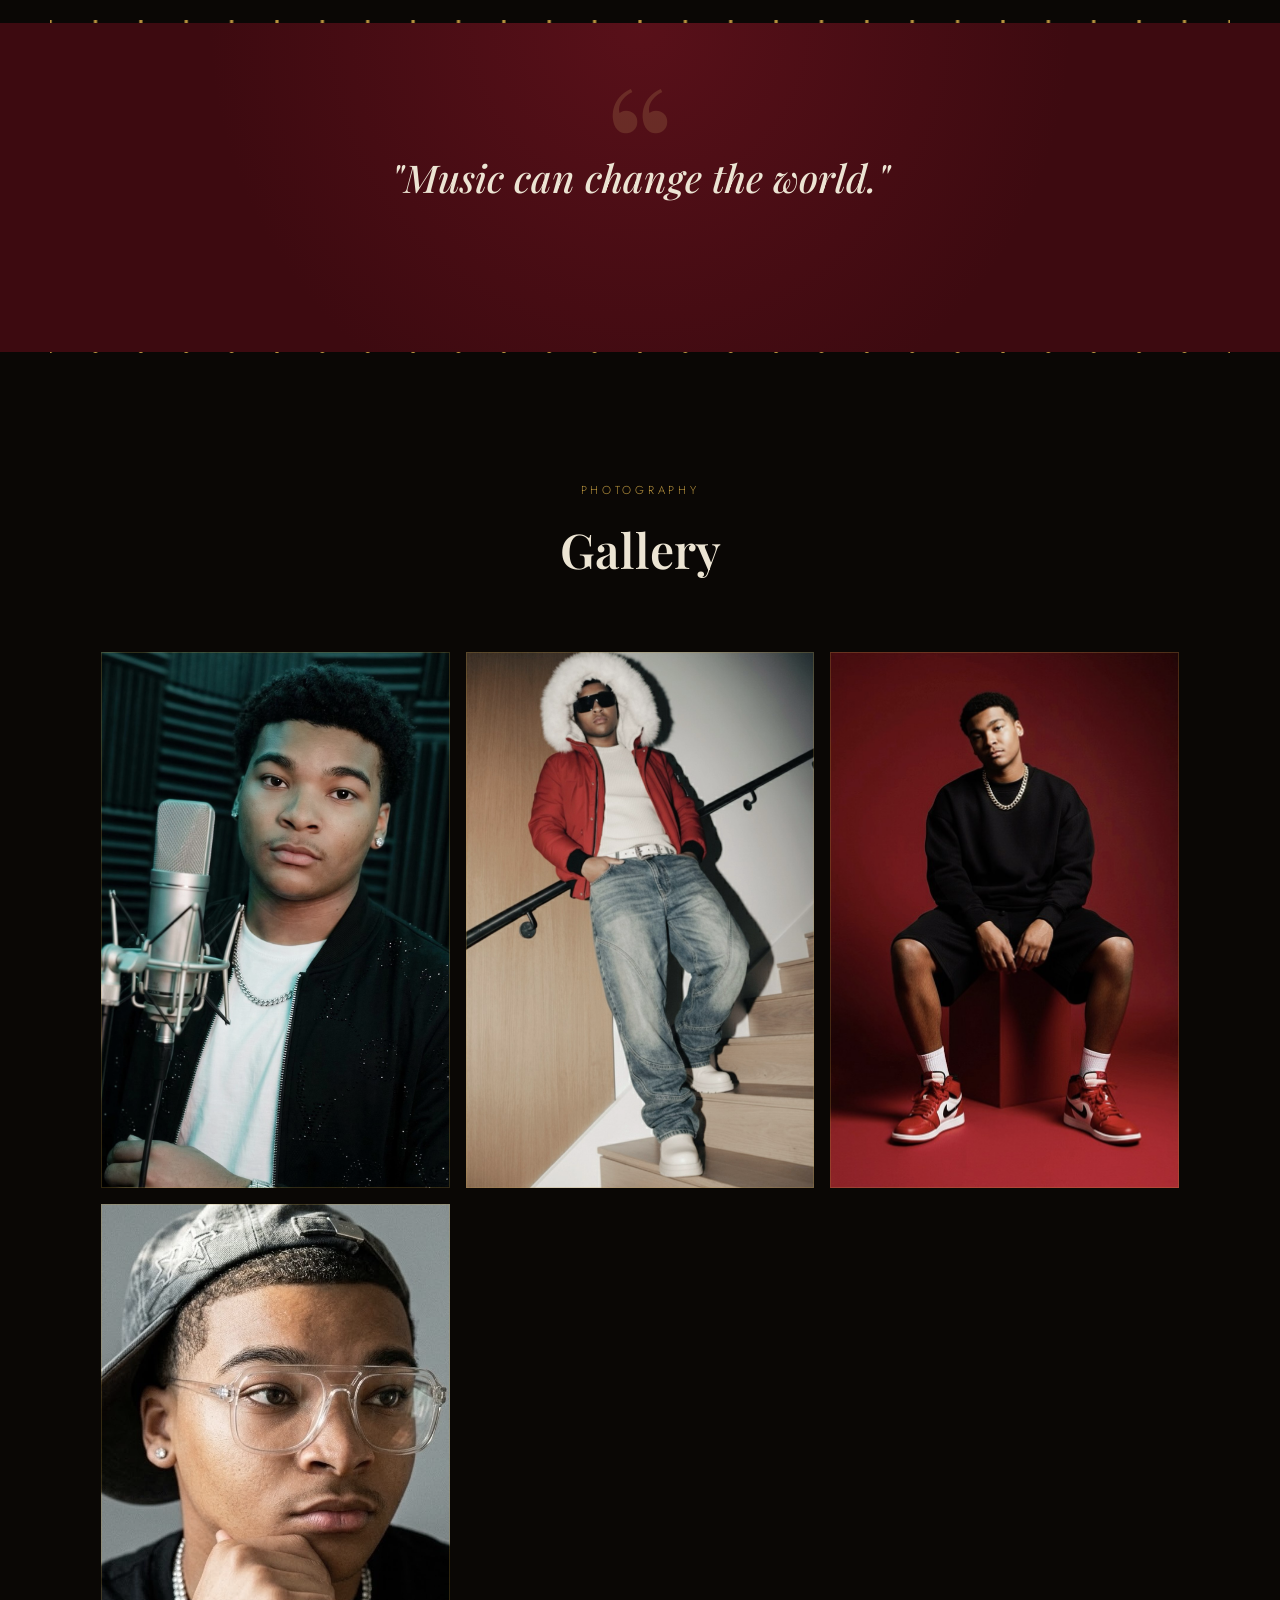
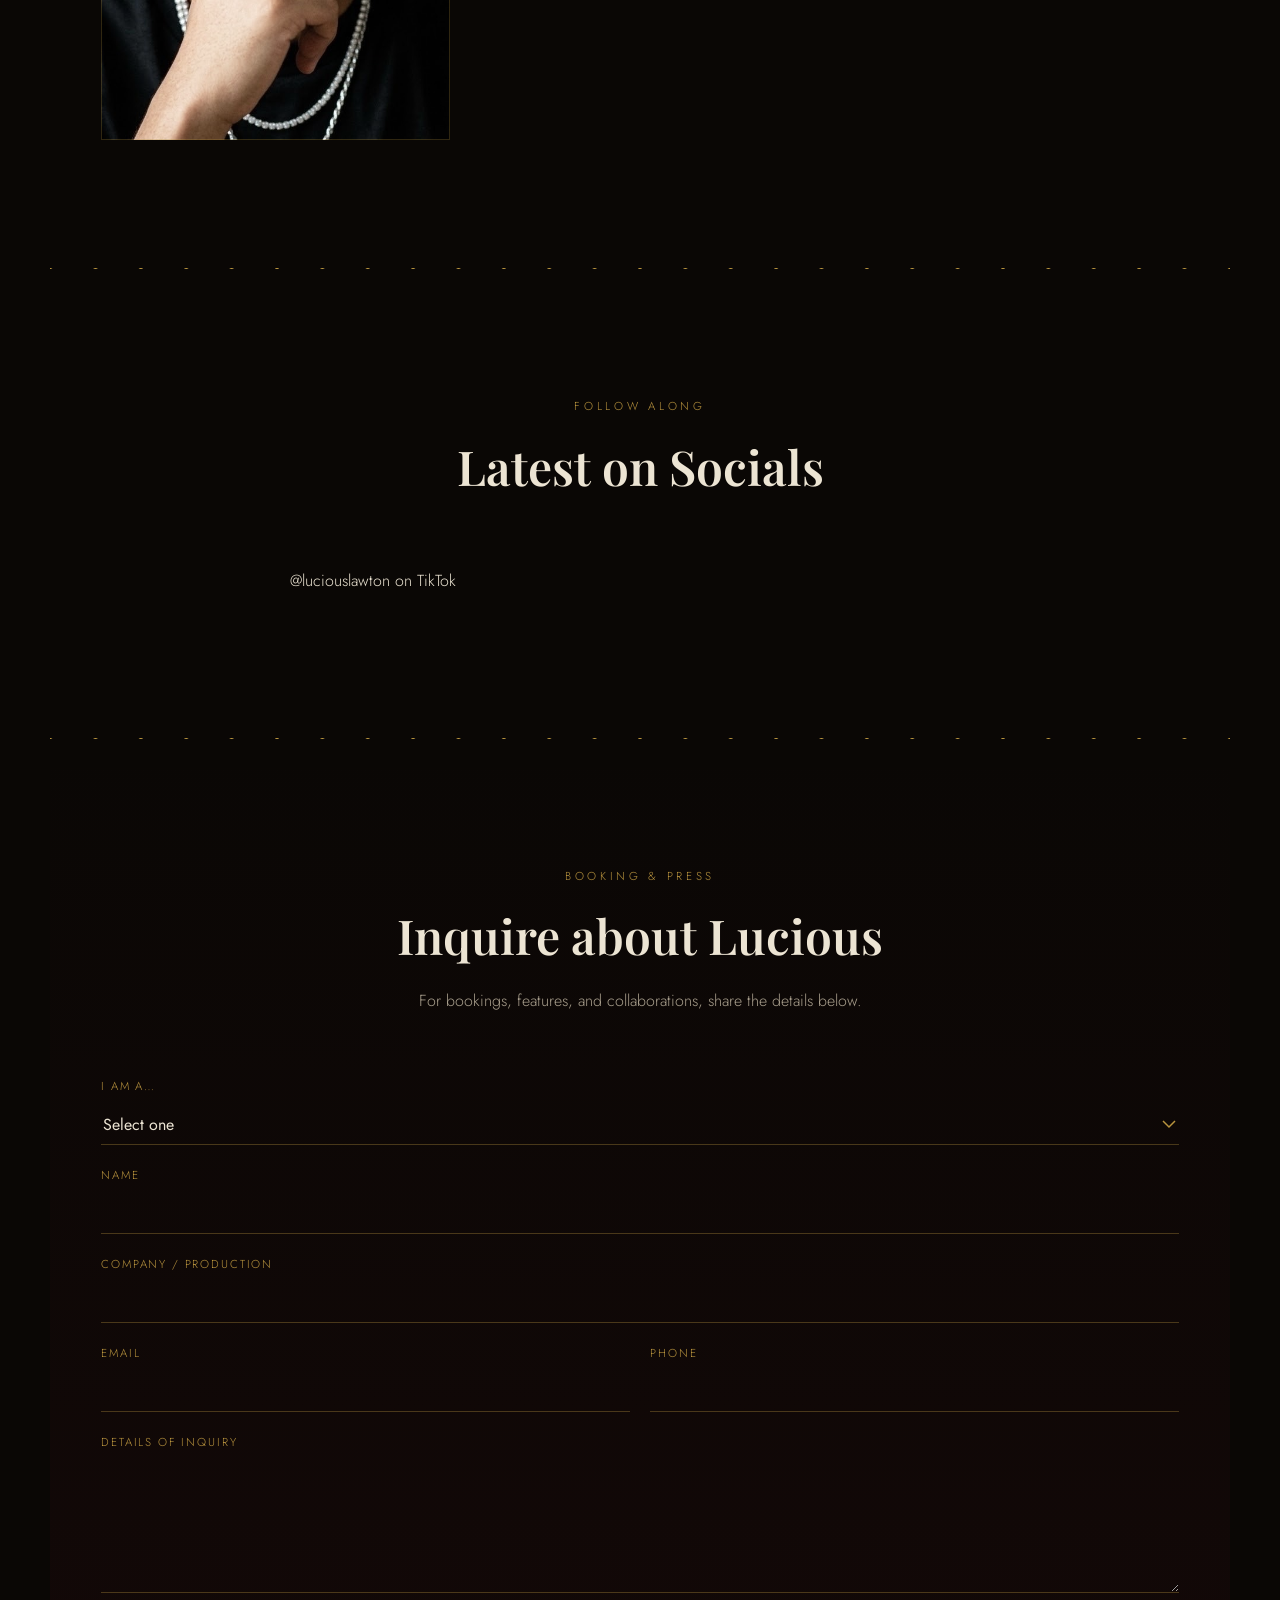
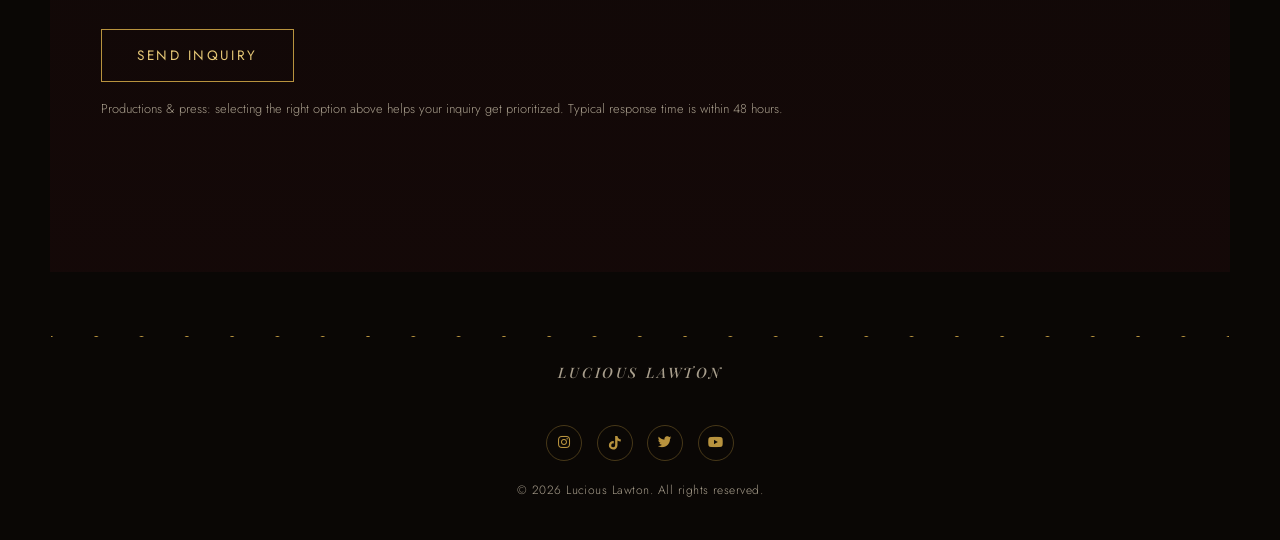
==== commit 17e4d541: "Update index.html" ====
--- a/index.html
+++ b/index.html
@@ -1,5 +1,5 @@
 <!DOCTYPE html>
-<html lang="en">
+<html lang="en" data-theme="dark">
 <head>
   <!-- Favicon -->
   <link rel="apple-touch-icon" sizes="180x180" href="favicon/apple-touch-icon.png">
@@ -15,6 +15,16 @@
   <meta http-equiv="X-UA-Compatible" content="ie=edge">
   <meta name="description" content="Lucious Lawton is an actor and singer working across film, television, and music, bringing storytelling and sound together in every project.">
   <meta name="theme-color" content="#0a0705">
+  <script>
+    /* Apply saved theme before first paint (dark is the default) */
+    (function(){
+      var t = 'dark';
+      try { var s = localStorage.getItem('ll-theme'); if (s === 'light' || s === 'dark') t = s; } catch (e) {}
+      document.documentElement.setAttribute('data-theme', t);
+      var m = document.querySelector('meta[name="theme-color"]');
+      if (m) m.setAttribute('content', t === 'light' ? '#f4f7fb' : '#0a0705');
+    })();
+  </script>
 
   <!-- Open Graph / social link previews (iMessage, Facebook, etc.) -->
   <meta property="og:type" content="website">
@@ -91,7 +101,7 @@
       <li><a href="#home" data-nav-link>Home</a></li>
       <li><a href="#music" data-nav-link>Music</a></li>
       <!-- <li><a href="#reel" data-nav-link>Film &amp; Television</a></li> -->
-      <li><a href="#press" data-nav-link>Press Kit</a></li>
+      <!--<li><a href="#press" data-nav-link>Press Kit</a></li>-->
       <li><a href="#gallery" data-nav-link>Gallery</a></li>
       <li><a href="#inquire" data-nav-link>Inquire</a></li>
     </ul>
@@ -111,14 +121,25 @@
       <li><a href="https://twitter.com/luciouslawton" target="_blank" rel="noopener" aria-label="Lucious Lawton on Twitter"><i class="fab fa-twitter"></i></a></li>
       <li><a href="https://youtube.com/@luciouslawton" target="_blank" rel="noopener" aria-label="Lucious Lawton on YouTube"><i class="fab fa-youtube"></i></a></li>
     </ul>
+
+    <!-- Light / dark mode switch -->
+    <div class="theme-toggle">
+      <span class="theme-toggle__label" id="themeLabel">Light mode</span>
+      <button type="button" class="theme-switch" id="themeToggle" role="switch" aria-checked="false" aria-labelledby="themeLabel">
+        <span class="theme-switch__thumb" aria-hidden="true">
+          <i class="fas fa-moon"></i>
+          <i class="fas fa-sun"></i>
+        </span>
+      </button>
+    </div>
   </nav>
   <div class="nav-scrim" id="navScrim"></div>
 
   <!-- ============ HERO ============ -->
   <header class="hero" id="home">
     <div class="hero__ambient" aria-hidden="true"></div>
-    <!-- EDIT: replace with your main intro photo at img/hero.jpg (portrait, min 1400px tall looks best) -->
-    <div class="hero__image" style="background-image:url('img/hero.jpg');"></div>
+    <!-- Hero photo is set per theme in style.css: img/hero.jpg = dark mode, img/hero-light.jpg = light mode -->
+    <div class="hero__image"></div>
     <div class="hero__spotlight" id="spotlight" aria-hidden="true"></div>
     <div class="hero__scrim"></div>
 
@@ -242,16 +263,16 @@
     <div class="bulb-rule bulb-rule--section" aria-hidden="true"></div>
 -->
 
+
     <!-- ============ PRESS KIT ============ -->
-    <section class="section" id="press">
+  <!--  <section class="section" id="press">
       <div class="section__head reveal-up">
         <p class="eyebrow">For Productions &amp; Press</p>
-        <h2>Press Kit</h2>
+        <h2>Press Kit</h2> -->
        <!-- <p class="section__lede">Headshot, stats, credits, and contact — everything a casting office or outlet needs in one place.</p> -->
-      </div>
-
+    <!---->  </div>
+<!--
       <div class="press-grid reveal-up">
-        <!-- EDIT: replace with a clean, plain-background professional headshot at img/headshot.jpg -->
         <div class="press-photo">
           <img src="img/headshot.jpg" alt="Lucious Lawton — professional headshot">
         </div>
@@ -265,7 +286,7 @@
           <div class="stat-list__row"><dt>Based In</dt><dd>Maryland</dd></div>
           <div class="stat-list__row"><dt>Representation</dt><dd>Independent</dd></div>
         </dl>
-      </div>
+      </div> -->
 <!--
       <p class="section__note reveal-up">
         Open to self-tape submissions for auditions. Booking and press inquiries typically get a response within 48 hours.
--- a/style.css
+++ b/style.css
@@ -13,6 +13,23 @@
   --ivory:       #ece4d3;
   --ivory-dim:   #a99f8d;
 
+  /* channel tokens so translucent borders/glows can follow the theme */
+  --accent-rgb:        184,147,62;
+  --accent-bright-rgb: 230,200,119;
+  --crimson-rgb:       140,28,43;
+  --void-rgb:          10,7,5;
+
+  /* theme-dependent extras */
+  --on-velvet:        #ece4d3;
+  --on-velvet-accent: #e6c877;
+  --quote-mark:       rgba(230,200,119,.16);
+  --scrim:            rgba(0,0,0,.55);
+  --lightbox-bg:      rgba(6,4,3,.94);
+  --glass:            rgba(6,0,0,.35);
+  --stripe:           rgba(255,255,255,.02);
+  --title-shadow:     0 6px 30px rgba(0,0,0,.5);
+  --select-arrow:     url("data:image/svg+xml,%3Csvg xmlns='http://www.w3.org/2000/svg' width='14' height='9'%3E%3Cpath d='M1 1l6 6 6-6' stroke='%23b8933e' stroke-width='1.5' fill='none' fill-rule='evenodd'/%3E%3C/svg%3E");
+
   --font-display: 'Playfair Display', 'Times New Roman', serif;
   --font-body:    'Jost', 'Helvetica Neue', Arial, sans-serif;
 
@@ -63,7 +80,7 @@
 
 ::selection{
   background: var(--crimson);
-  color: var(--ivory);
+  color: var(--on-velvet);
 }
 
 /* subtle film-grain / vignette overlay across the whole page */
@@ -99,7 +116,7 @@
 .cursor-ring.is-hover{
   width: 46px; height: 46px;
   margin: -23px 0 0 -23px;
-  background: rgba(230,200,119,.14);
+  background: rgba(var(--accent-bright-rgb),.14);
 }
 .cursor-ring.is-click{
   width: 18px; height: 18px;
@@ -129,7 +146,7 @@
   height: 3px;
   width: 0%;
   background: linear-gradient(90deg, var(--gold), var(--gold-bright));
-  box-shadow: 0 0 10px rgba(230,200,119,.5);
+  box-shadow: 0 0 10px rgba(var(--accent-bright-rgb),.5);
   z-index: 600;
   pointer-events: none;
 }
@@ -204,8 +221,8 @@
   align-items: center;
   justify-content: center;
   gap: 6px;
-  background: rgba(10,7,5,.55);
-  border: 1px solid rgba(184,147,62,.4);
+  background: rgba(var(--void-rgb),.55);
+  border: 1px solid rgba(var(--accent-rgb),.4);
   border-radius: 50%;
   cursor: pointer;
   backdrop-filter: blur(6px);
@@ -238,12 +255,14 @@
   width: min(420px, 100%);
   height: 100dvh;
   background: linear-gradient(180deg, var(--charcoal) 0%, var(--void) 100%);
-  border-right: 1px solid rgba(184,147,62,.25);
+  border-right: 1px solid rgba(var(--accent-rgb),.25);
   z-index: 350;
   display: flex;
   flex-direction: column;
   justify-content: center;
-  padding: 6rem clamp(2rem, 6vw, 4rem);
+  justify-content: safe center;
+  overflow-y: auto;
+  padding: 6rem clamp(2rem, 6vw, 4rem) 3rem;
   transform: translateX(-105%);
   transition: transform .55s var(--ease);
 }
@@ -258,14 +277,14 @@
   height: 84px;
   border-radius: 50%;
   object-fit: cover;
-  box-shadow: 0 0 0 1px rgba(184,147,62,.4);
+  box-shadow: 0 0 0 1px rgba(var(--accent-rgb),.4);
 }
 
 .nav-scrim{
   position: fixed;
   inset: 0;
   z-index: 340;
-  background: rgba(0,0,0,.55);
+  background: var(--scrim);
   backdrop-filter: blur(2px);
   opacity: 0;
   pointer-events: none;
@@ -311,7 +330,7 @@
 .site-nav__social a{
   width: 40px;
   height: 40px;
-  border: 1px solid rgba(184,147,62,.5);
+  border: 1px solid rgba(var(--accent-rgb),.5);
   border-radius: 50%;
   display: flex;
   align-items: center;
@@ -322,7 +341,7 @@
 .site-nav__social a:hover{
   background: var(--gold);
   color: var(--void);
-  box-shadow: 0 0 18px rgba(230,200,119,.55);
+  box-shadow: 0 0 18px rgba(var(--accent-bright-rgb),.55);
 }
 
 /* =========================================================
@@ -333,7 +352,7 @@
   height: 1px;
   background: repeating-linear-gradient(
     to right,
-    rgba(184,147,62,.35) 0 1px,
+    rgba(var(--accent-rgb),.35) 0 1px,
     transparent 1px 100%
   );
   position: relative;
@@ -354,8 +373,8 @@
   margin: 0 auto;
 }
 @keyframes bulb-twinkle{
-  0%, 100%{ opacity: .55; filter: drop-shadow(0 0 0 rgba(230,200,119,0)); }
-  50%{ opacity: 1; filter: drop-shadow(0 0 4px rgba(230,200,119,.8)); }
+  0%, 100%{ opacity: .55; filter: drop-shadow(0 0 0 rgba(var(--accent-bright-rgb),0)); }
+  50%{ opacity: 1; filter: drop-shadow(0 0 4px rgba(var(--accent-bright-rgb),.8)); }
 }
 
 /* =========================================================
@@ -374,13 +393,14 @@
   position: absolute;
   inset: -10%;
   background:
-    radial-gradient(ellipse 60% 55% at 50% 38%, rgba(140,28,43,.55), transparent 68%),
+    radial-gradient(ellipse 60% 55% at 50% 38%, rgba(var(--crimson-rgb),.55), transparent 68%),
     radial-gradient(ellipse 80% 70% at 50% 60%, var(--velvet), var(--void) 75%);
 }
 .hero__image{
   position: absolute;
   inset: 0;
   background-color: var(--charcoal);
+  background-image: url('img/hero.jpg');
   background-size: cover;
   background-position: center 20%;
   transform: scale(1.08);
@@ -396,14 +416,14 @@
   position: absolute;
   inset: 0;
   background:
-    radial-gradient(circle at 50% 30%, rgba(140,28,43,.28), transparent 55%),
-    linear-gradient(180deg, rgba(10,7,5,.35) 0%, rgba(10,7,5,.55) 55%, var(--void) 100%);
+    radial-gradient(circle at 50% 30%, rgba(var(--crimson-rgb),.28), transparent 55%),
+    linear-gradient(180deg, rgba(var(--void-rgb),.35) 0%, rgba(var(--void-rgb),.55) 55%, var(--void) 100%);
 }
 .hero__spotlight{
   position: absolute;
   inset: 0;
   pointer-events: none;
-  background: radial-gradient(320px 320px at var(--x,50%) var(--y,40%), rgba(230,200,119,.14), transparent 70%);
+  background: radial-gradient(320px 320px at var(--x,50%) var(--y,40%), rgba(var(--accent-bright-rgb),.14), transparent 70%);
   transition: opacity .4s ease;
 }
 @media (max-width: 780px), (hover: none){
@@ -414,14 +434,14 @@
   position: relative;
   z-index: 2;
   text-align: center;
-  padding: 0 var(--gutter) clamp(4rem, 9vw, 6.5rem);
+  padding: 0 var(--gutter) clamp(5.5rem, 9vw, 6.5rem);
   max-width: 900px;
 }
 .hero__title{
   font-size: clamp(3rem, 11vw, 7.5rem);
   line-height: .96;
   letter-spacing: .01em;
-  text-shadow: 0 6px 30px rgba(0,0,0,.5);
+  text-shadow: var(--title-shadow);
 }
 .hero__title span{ display: block; }
 .hero__title--em{
@@ -445,8 +465,8 @@
   justify-content: center;
   color: var(--ivory);
   font-size: .9rem;
-  background: rgba(6,0,0,.35);
-  border: 1px solid rgba(230,200,119,.45);
+  background: var(--glass);
+  border: 1px solid rgba(var(--accent-bright-rgb),.45);
   backdrop-filter: blur(6px);
   -webkit-backdrop-filter: blur(6px);
   box-shadow: 0 4px 18px rgba(0,0,0,.35);
@@ -471,7 +491,7 @@
   z-index: 2;
   width: 22px;
   height: 36px;
-  border: 1px solid rgba(230,200,119,.55);
+  border: 1px solid rgba(var(--accent-bright-rgb),.55);
   border-radius: 20px;
 }
 .scroll-cue span{
@@ -562,7 +582,7 @@
 }
 .platform-links a{
   width: 42px; height: 42px;
-  border: 1px solid rgba(184,147,62,.35);
+  border: 1px solid rgba(var(--accent-rgb),.35);
   border-radius: 50%;
   display: flex;
   align-items: center;
@@ -589,12 +609,12 @@
 }
 .reel-card{
   background: var(--charcoal);
-  border: 1px solid rgba(184,147,62,.18);
+  border: 1px solid rgba(var(--accent-rgb),.18);
   transition: transform .45s var(--ease), border-color .45s var(--ease), box-shadow .45s var(--ease);
 }
 .reel-card{ will-change: transform; }
 .reel-card:hover{
-  border-color: rgba(184,147,62,.5);
+  border-color: rgba(var(--accent-rgb),.5);
   box-shadow: 0 20px 40px -20px rgba(0,0,0,.7);
 }
 @media (hover: none), (pointer: coarse){
@@ -610,7 +630,7 @@
 .reel-card__poster::after{
   content: '';
   position: absolute; inset: 0;
-  background: linear-gradient(180deg, transparent 55%, rgba(10,7,5,.85) 100%);
+  background: linear-gradient(180deg, transparent 55%, rgba(var(--void-rgb),.85) 100%);
 }
 .reel-card__tag{
   position: absolute;
@@ -667,12 +687,12 @@
   gap: 1.2rem;
   padding: 1rem;
   background: var(--charcoal);
-  border: 1px solid rgba(184,147,62,.18);
+  border: 1px solid rgba(var(--accent-rgb),.18);
   transition: transform .25s var(--ease), border-color .35s var(--ease), background .35s var(--ease);
   will-change: transform;
 }
 .track-card:hover{
-  border-color: rgba(184,147,62,.55);
+  border-color: rgba(var(--accent-rgb),.55);
   background: var(--charcoal-2);
 }
 .track-card__art{
@@ -699,7 +719,7 @@
   width: 40px; height: 40px;
   flex: none;
   border-radius: 50%;
-  border: 1px solid rgba(184,147,62,.5);
+  border: 1px solid rgba(var(--accent-rgb),.5);
   display: flex;
   align-items: center;
   justify-content: center;
@@ -720,14 +740,14 @@
   padding: clamp(5rem, 12vw, 8rem) var(--gutter);
   text-align: center;
   background:
-    radial-gradient(circle at 50% 0%, rgba(140,28,43,.35), transparent 60%),
+    radial-gradient(circle at 50% 0%, rgba(var(--crimson-rgb),.35), transparent 60%),
     var(--velvet);
   overflow: hidden;
 }
 .quote-panel__mark{
   font-family: var(--font-display);
   font-size: clamp(6rem, 16vw, 11rem);
-  color: rgba(230,200,119,.16);
+  color: var(--quote-mark);
   line-height: 1;
   position: absolute;
   top: clamp(.5rem, 3vw, 2rem);
@@ -746,7 +766,7 @@
   font-weight: 500;
   font-size: clamp(1.5rem, 4vw, 2.4rem);
   line-height: 1.4;
-  color: var(--ivory);
+  color: var(--on-velvet);
   margin: 0 0 1.2rem;
 }
 .quote-panel cite{
@@ -754,7 +774,7 @@
   font-size: .8rem;
   letter-spacing: .18em;
   text-transform: uppercase;
-  color: var(--gold-bright);
+  color: var(--on-velvet-accent);
 }
 
 /* =========================================================
@@ -783,7 +803,7 @@
 .gallery-item::after{
   content: '';
   position: absolute; inset: 0;
-  box-shadow: inset 0 0 0 1px rgba(184,147,62,.25);
+  box-shadow: inset 0 0 0 1px rgba(var(--accent-rgb),.25);
   pointer-events: none;
 }
 .gallery-item:hover img{
@@ -802,7 +822,7 @@
   display: flex;
   align-items: center;
   justify-content: center;
-  background: rgba(6,4,3,.94);
+  background: var(--lightbox-bg);
   opacity: 0;
   pointer-events: none;
   transition: opacity .35s var(--ease);
@@ -815,7 +835,7 @@
   width: auto;
   object-fit: contain;
   box-shadow: 0 30px 80px rgba(0,0,0,.6);
-  border: 1px solid rgba(184,147,62,.3);
+  border: 1px solid rgba(var(--accent-rgb),.3);
   opacity: 0;
   transform: scale(.97);
   transition: opacity .35s var(--ease), transform .35s var(--ease);
@@ -825,8 +845,8 @@
 .lightbox__nav{
   position: absolute;
   border-radius: 50%;
-  border: 1px solid rgba(184,147,62,.4);
-  background: rgba(10,7,5,.6);
+  border: 1px solid rgba(var(--accent-rgb),.4);
+  background: rgba(var(--void-rgb),.6);
   color: var(--gold);
   cursor: pointer;
   display: flex;
@@ -871,7 +891,7 @@
   margin: 0 auto clamp(2rem, 5vw, 3rem);
   aspect-ratio: 16/9;
   background: var(--charcoal-2);
-  border: 1px solid rgba(184,147,62,.25);
+  border: 1px solid rgba(var(--accent-rgb),.25);
   overflow: hidden;
 }
 .reel-video iframe{
@@ -894,7 +914,7 @@
   margin: 0;
   padding: 1.8rem 1.6rem;
   background: var(--charcoal);
-  border: 1px solid rgba(184,147,62,.18);
+  border: 1px solid rgba(var(--accent-rgb),.18);
   border-top: 2px solid var(--gold);
 }
 .testimonial-card p{
@@ -930,7 +950,7 @@
 .press-photo{
   aspect-ratio: 4/5;
   background: var(--charcoal-2);
-  border: 1px solid rgba(184,147,62,.3);
+  border: 1px solid rgba(var(--accent-rgb),.3);
   overflow: hidden;
   width: 100%;
   max-width: 260px;
@@ -949,7 +969,7 @@
   justify-content: space-between;
   gap: 1rem;
   padding: .65rem 0;
-  border-bottom: 1px solid rgba(184,147,62,.18);
+  border-bottom: 1px solid rgba(var(--accent-rgb),.18);
 }
 .stat-list__row dt{
   font-size: .72rem;
@@ -989,30 +1009,30 @@
 .credits-table td{
   padding: .7rem .9rem;
   color: var(--ivory-dim);
-  border-bottom: 1px solid rgba(184,147,62,.18);
+  border-bottom: 1px solid rgba(var(--accent-rgb),.18);
   white-space: nowrap;
 }
-.credits-table tbody tr:nth-child(odd){ background: rgba(255,255,255,.02); }
+.credits-table tbody tr:nth-child(odd){ background: var(--stripe); }
 
 /* =========================================================
    Inquire form
    ========================================================= */
 .section--inquire{
-  background: linear-gradient(180deg, transparent 0%, rgba(140,28,43,.08) 100%);
+  background: linear-gradient(180deg, transparent 0%, rgba(var(--crimson-rgb),.08) 100%);
 }
 .inquire-form{
   max-width: 620px;
   margin: 0 auto;
   padding: clamp(1.75rem, 4vw, 3rem);
   background: var(--charcoal);
-  border: 1px solid rgba(184,147,62,.25);
+  border: 1px solid rgba(var(--accent-rgb),.25);
   position: relative;
 }
 .inquire-form::before{
   content: '';
   position: absolute;
   inset: 8px;
-  border: 1px solid rgba(184,147,62,.15);
+  border: 1px solid rgba(var(--accent-rgb),.15);
   pointer-events: none;
 }
 .field{ margin-bottom: 1.3rem; }
@@ -1036,7 +1056,7 @@
   width: 100%;
   background: transparent;
   border: none;
-  border-bottom: 1px solid rgba(184,147,62,.35);
+  border-bottom: 1px solid rgba(var(--accent-rgb),.35);
   color: var(--ivory);
   font-family: var(--font-body);
   font-size: 1rem;
@@ -1047,7 +1067,7 @@
 select{
   appearance: none;
   -webkit-appearance: none;
-  background-image: url("data:image/svg+xml,%3Csvg xmlns='http://www.w3.org/2000/svg' width='14' height='9'%3E%3Cpath d='M1 1l6 6 6-6' stroke='%23b8933e' stroke-width='1.5' fill='none' fill-rule='evenodd'/%3E%3C/svg%3E");
+  background-image: var(--select-arrow);
   background-repeat: no-repeat;
   background-position: right .2rem center;
   padding-right: 1.5rem;
@@ -1083,10 +1103,10 @@
 .btn-gold:hover{
   background: var(--gold);
   color: var(--void);
-  box-shadow: 0 0 24px rgba(230,200,119,.4);
+  box-shadow: 0 0 24px rgba(var(--accent-bright-rgb),.4);
 }
 .btn-gold--outline{
-  border-color: rgba(184,147,62,.5);
+  border-color: rgba(var(--accent-rgb),.5);
   color: var(--ivory-dim);
 }
 .btn-gold--outline:hover{
@@ -1138,7 +1158,7 @@
 }
 .footer-social a{
   width: 36px; height: 36px;
-  border: 1px solid rgba(184,147,62,.35);
+  border: 1px solid rgba(var(--accent-rgb),.35);
   border-radius: 50%;
   display: flex;
   align-items: center;
@@ -1177,8 +1197,8 @@
   z-index: 400;
   width: 46px; height: 46px;
   border-radius: 50%;
-  border: 1px solid rgba(184,147,62,.4);
-  background: rgba(10,7,5,.55);
+  border: 1px solid rgba(var(--accent-rgb),.4);
+  background: rgba(var(--void-rgb),.55);
   color: var(--gold);
   backdrop-filter: blur(6px);
   display: flex;
@@ -1191,7 +1211,7 @@
 .sound-toggle:hover{ border-color: var(--gold-bright); color: var(--gold-bright); }
 .sound-toggle.is-playing{
   color: var(--gold-bright);
-  box-shadow: 0 0 18px rgba(230,200,119,.45);
+  box-shadow: 0 0 18px rgba(var(--accent-bright-rgb),.45);
 }
 
 /* =========================================================
@@ -1205,7 +1225,7 @@
   border-radius: 50%;
   pointer-events: none;
   z-index: 9997;
-  background: radial-gradient(circle, rgba(230,200,119,.4), transparent 70%);
+  background: radial-gradient(circle, rgba(var(--accent-bright-rgb),.4), transparent 70%);
   transform: translate(-50%,-50%) scale(.4);
   opacity: 0;
   animation: flourish-pulse 1.1s var(--ease) forwards;
@@ -1242,7 +1262,7 @@
   align-items: center;
   justify-content: center;
   background:
-    radial-gradient(ellipse at 50% 15%, rgba(140,28,43,.4), transparent 60%),
+    radial-gradient(ellipse at 50% 15%, rgba(var(--crimson-rgb),.4), transparent 60%),
     var(--void);
   text-align: center;
   padding: 3rem 1.5rem;
@@ -1256,7 +1276,7 @@
   border-radius: 50%;
   object-fit: cover;
   margin: 0 auto 1.75rem;
-  box-shadow: 0 0 0 1px rgba(184,147,62,.4);
+  box-shadow: 0 0 0 1px rgba(var(--accent-rgb),.4);
 }
 .coming-soon__title{
   font-size: clamp(2.1rem, 6vw, 3.2rem);
@@ -1276,3 +1296,179 @@
 .coming-soon__socials{
   margin: 0 0 2.25rem;
 }
+
+
+/* =========================================================
+   Theme switch (inside the drawer nav)
+   ========================================================= */
+.theme-toggle{
+  display: flex;
+  align-items: center;
+  justify-content: space-between;
+  gap: 1rem;
+  margin-top: 1.75rem;
+}
+.theme-toggle__label{
+  font-size: .72rem;
+  letter-spacing: .28em;
+  text-transform: uppercase;
+  color: var(--ivory-dim);
+}
+.theme-switch{
+  position: relative;
+  flex: none;
+  width: 60px;
+  height: 32px;
+  padding: 0;
+  border-radius: 999px;
+  border: 1px solid rgba(var(--accent-rgb),.5);
+  background: rgba(var(--accent-rgb),.08);
+  cursor: pointer;
+  transition: border-color .3s var(--ease), background .3s var(--ease);
+}
+.theme-switch:hover{ border-color: var(--gold-bright); }
+.theme-switch__thumb{
+  position: absolute;
+  top: 3px; left: 3px;
+  width: 24px; height: 24px;
+  border-radius: 50%;
+  background: var(--gold);
+  color: var(--void);
+  display: flex;
+  align-items: center;
+  justify-content: center;
+  font-size: .72rem;
+  transition: transform .4s var(--ease), background .3s var(--ease);
+}
+.theme-switch__thumb i{ position: absolute; transition: opacity .25s var(--ease), transform .4s var(--ease); }
+.theme-switch__thumb .fa-sun{ opacity: 0; transform: rotate(-60deg) scale(.6); }
+.theme-switch[aria-checked="true"] .theme-switch__thumb{ transform: translateX(28px); }
+.theme-switch[aria-checked="true"] .fa-moon{ opacity: 0; transform: rotate(60deg) scale(.6); }
+.theme-switch[aria-checked="true"] .fa-sun{ opacity: 1; transform: none; }
+
+/* =========================================================
+   LIGHT THEME — grey / blue / white
+   Same token names as dark mode, remapped:
+   --gold(-bright) = steel blue accent, --velvet/--crimson = navy/blue,
+   --void = page white, --charcoal = card white, --ivory = ink.
+   ========================================================= */
+:root[data-theme="light"]{
+  --void:        #f4f7fb;
+  --charcoal:    #ffffff;
+  --charcoal-2:  #e8eef6;
+  --velvet:      #1b3556;
+  --crimson:     #2f5f9a;
+  --crimson-2:   #4f86c6;
+  --gold:        #2f5f9a;
+  --gold-bright: #1d4e89;
+  --ivory:       #111a29;
+  --ivory-dim:   #4a596d;
+
+  --accent-rgb:        47,95,154;
+  --accent-bright-rgb: 29,78,137;
+  --crimson-rgb:       47,95,154;
+  --void-rgb:          244,247,251;
+
+  --on-velvet:        #f4f7fb;
+  --on-velvet-accent: #b9d2f0;
+  --quote-mark:       rgba(185,210,240,.18);
+  --scrim:            rgba(17,26,41,.45);
+  --lightbox-bg:      rgba(14,22,36,.93);
+  --glass:            rgba(255,255,255,.66);
+  --stripe:           rgba(27,53,86,.04);
+  --title-shadow:     none;
+  --select-arrow:     url("data:image/svg+xml,%3Csvg xmlns='http://www.w3.org/2000/svg' width='14' height='9'%3E%3Cpath d='M1 1l6 6 6-6' stroke='%232f5f9a' stroke-width='1.5' fill='none' fill-rule='evenodd'/%3E%3C/svg%3E");
+  --hero-reserve:     clamp(15rem, 31dvh, 17.5rem);
+}
+
+[data-theme="light"] .grain{ opacity: .03; }
+[data-theme="light"] .cursor-ring{ mix-blend-mode: normal; }
+[data-theme="light"] .wordmark-mini{ color: var(--ivory); }
+
+/* Hero: portrait sits at the top inside its own box, title rests on the white below it */
+[data-theme="light"] .hero__ambient{
+  inset: 0;
+  overflow: hidden;
+  background: none;
+  -webkit-mask-image: linear-gradient(180deg, #000 0, #000 50%, transparent 80%);
+  mask-image: linear-gradient(180deg, #000 0, #000 50%, transparent 80%);
+}
+[data-theme="light"] .hero__ambient::before{
+  content: '';
+  position: absolute;
+  inset: -8%;
+  background: url('img/hero-light.jpg') center 30% / cover no-repeat;
+  filter: blur(36px);
+}
+[data-theme="light"] .hero__image{
+  background-image: url('img/hero-light.jpg');
+  inset: 0 auto var(--hero-reserve) 50%;
+  width: calc((max(100dvh, 560px) - var(--hero-reserve)) * 1.3334);
+  background-color: transparent;
+  background-size: 100% 100%;
+  background-position: center;
+  transform: translateX(-50%) scale(1.04);
+  animation: hero-settle-light 2.4s var(--ease) forwards;
+  -webkit-mask-image: radial-gradient(ellipse 50% 60% at 50% 38%, #000 55%, transparent 100%);
+  mask-image: radial-gradient(ellipse 50% 60% at 50% 38%, #000 55%, transparent 100%);
+}
+@keyframes hero-settle-light{
+  from{ transform: translateX(-50%) scale(1.1); filter: saturate(.8) brightness(.85); }
+  to{ transform: translateX(-50%) scale(1.04); filter: saturate(1) brightness(1.08); }
+}
+[data-theme="light"] .hero__scrim{
+  background: linear-gradient(180deg, rgba(var(--accent-rgb),.28) 0%, rgba(var(--accent-rgb),.10) 45%, transparent 72%);
+}
+[data-theme="light"] .hero__spotlight{
+  background: radial-gradient(320px 320px at var(--x,50%) var(--y,40%), rgba(255,255,255,.14), transparent 70%);
+}
+[data-theme="light"] .hero__content{
+  padding-bottom: clamp(5.25rem, 9vw, 6rem);
+}
+[data-theme="light"] .hero__title{
+  font-size: clamp(2.2rem, 7.4vw, 5.4rem);
+  line-height: 1.05;
+}
+[data-theme="light"] .hero__title span{ display: inline-block; }
+[data-theme="light"] .hero__socials a{ box-shadow: 0 4px 18px rgba(27,53,86,.16); }
+
+/* soft elevation on white cards */
+[data-theme="light"] .track-card,
+[data-theme="light"] .testimonial-card,
+[data-theme="light"] .reel-card{
+  box-shadow: 0 1px 2px rgba(27,53,86,.06), 0 10px 26px -14px rgba(27,53,86,.22);
+}
+[data-theme="light"] .reel-card:hover{ box-shadow: 0 20px 40px -20px rgba(27,53,86,.35); }
+[data-theme="light"] .site-nav{ box-shadow: 0 0 60px rgba(17,26,41,.18); }
+
+
+/* ---- Light theme: blue edge tint on the page + banded sections ---- */
+[data-theme="light"] body{
+  background:
+    linear-gradient(90deg, rgba(96,150,214,.34) 0, rgba(96,150,214,.12) 7%, rgba(96,150,214,0) 20%,
+                           rgba(96,150,214,0) 80%, rgba(96,150,214,.12) 93%, rgba(96,150,214,.34) 100%),
+    var(--void);
+}
+/* full-bleed bands behind every other section so sections read as separate blocks */
+[data-theme="light"] #press,
+[data-theme="light"] #feed,
+[data-theme="light"] #inquire{ position: relative; }
+[data-theme="light"] #press::before,
+[data-theme="light"] #feed::before,
+[data-theme="light"] #inquire::before{
+  content: '';
+  position: absolute;
+  top: 0; bottom: 0;
+  left: 50%;
+  width: 100vw;
+  transform: translateX(-50%);
+  z-index: -1;
+  background: linear-gradient(180deg, rgba(120,165,222,.20), rgba(120,165,222,.09));
+  border-top: 1px solid rgba(var(--accent-rgb),.14);
+  border-bottom: 1px solid rgba(var(--accent-rgb),.14);
+  pointer-events: none;
+}
+[data-theme="light"] .section--inquire{ background: none; }
+[data-theme="light"] .site-footer{
+  background: linear-gradient(180deg, rgba(120,165,222,0), rgba(120,165,222,.22));
+}
